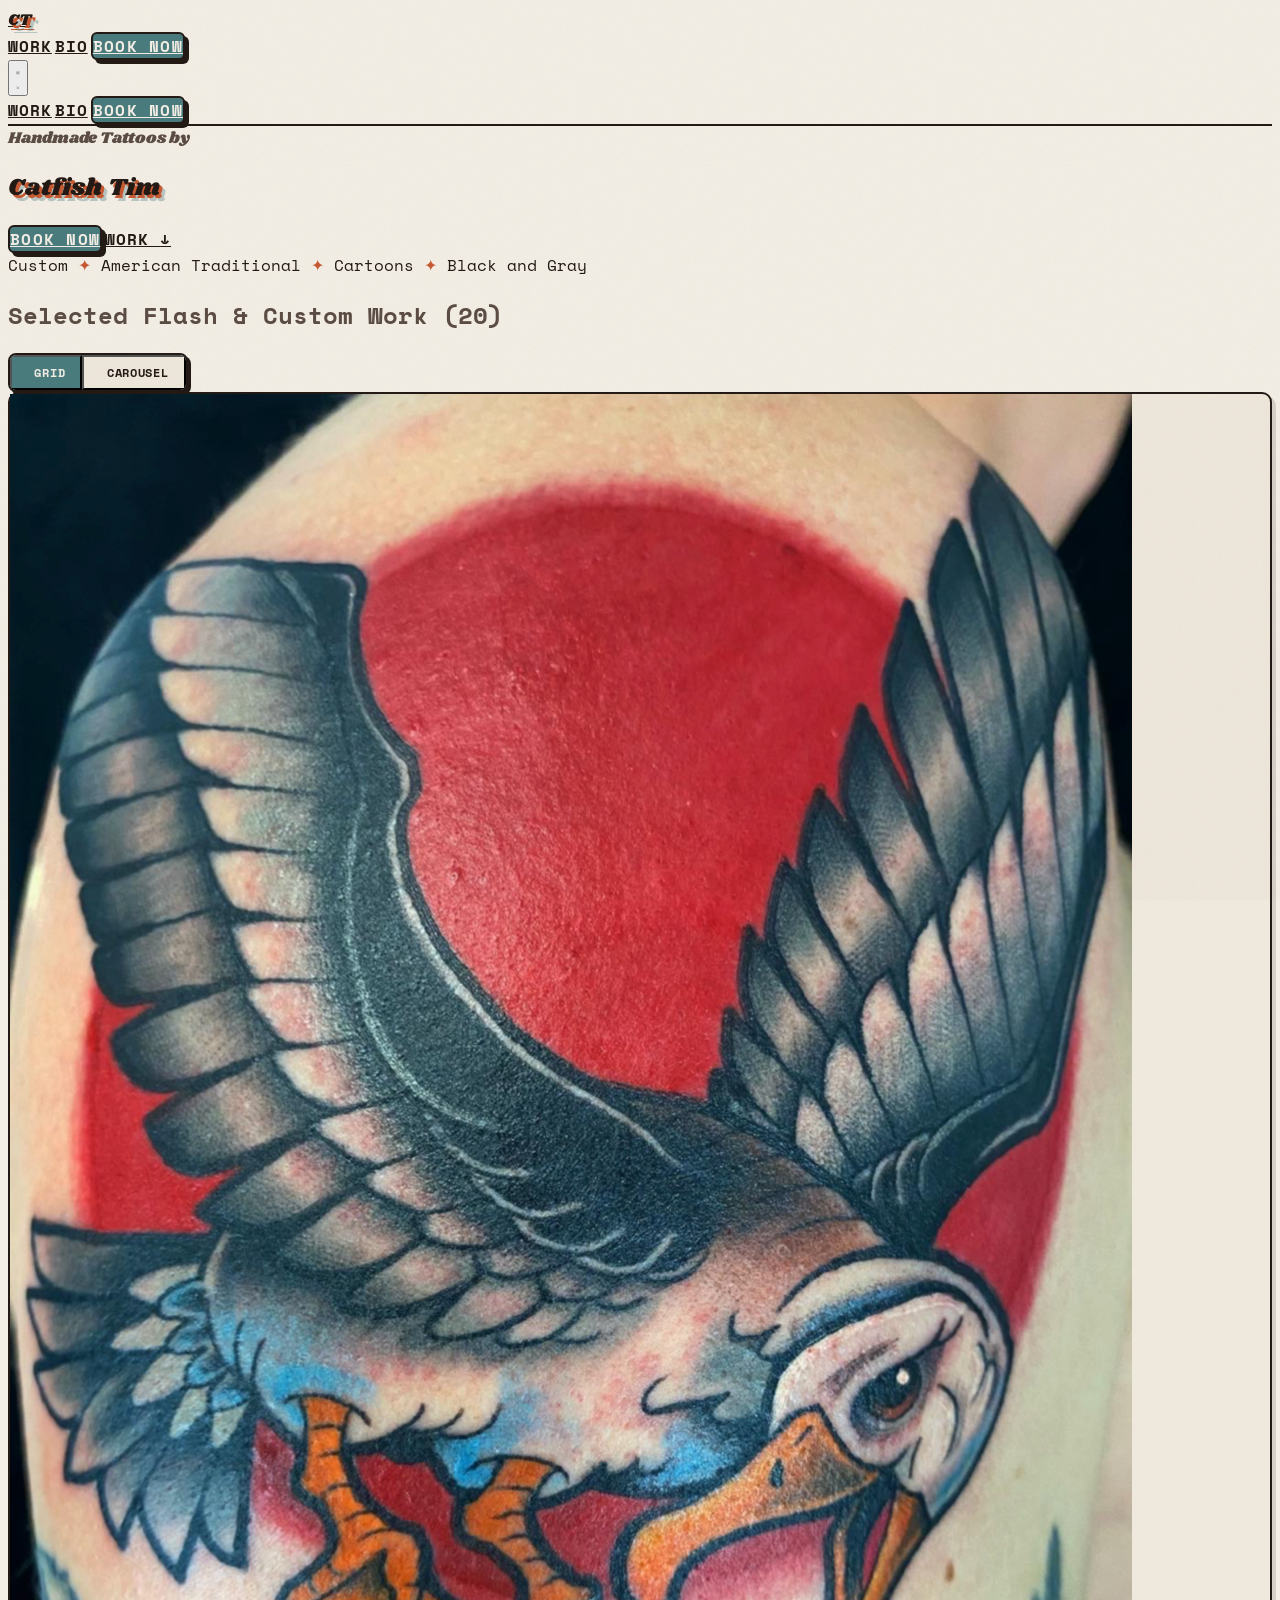
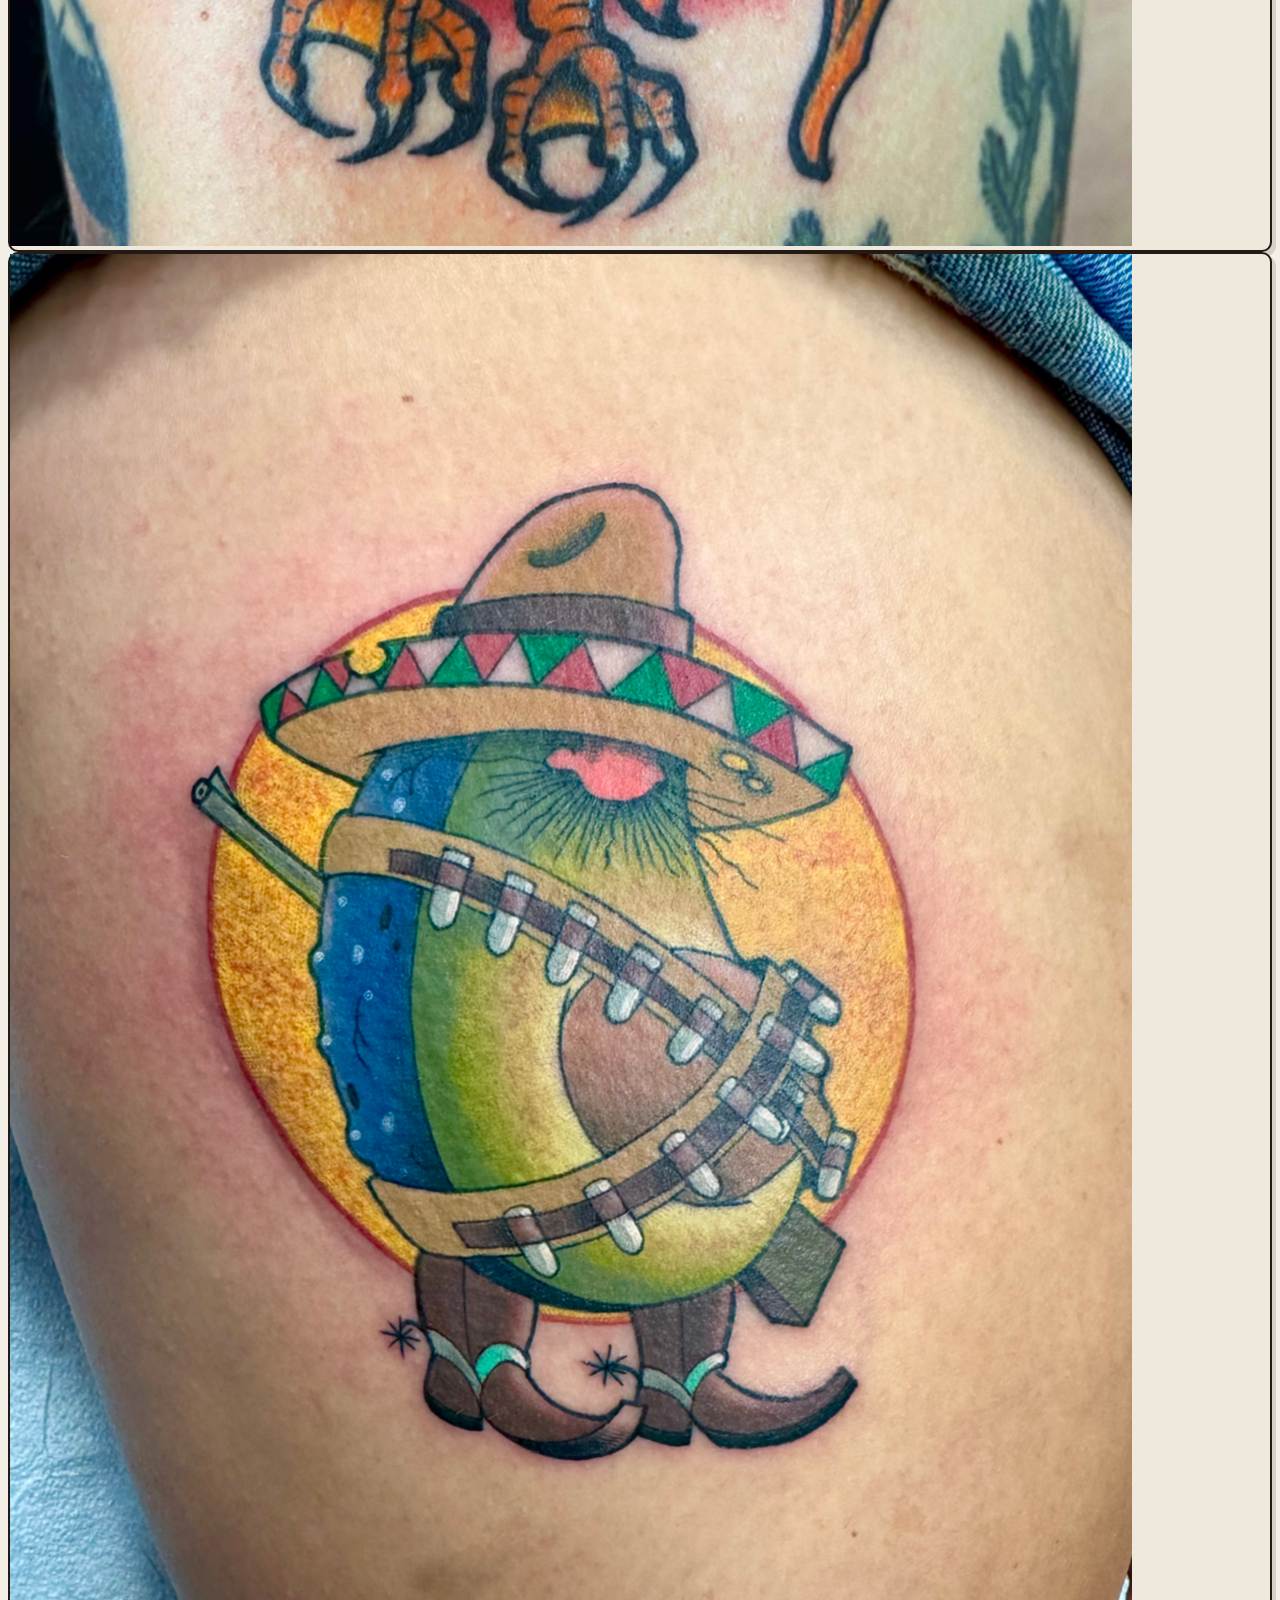
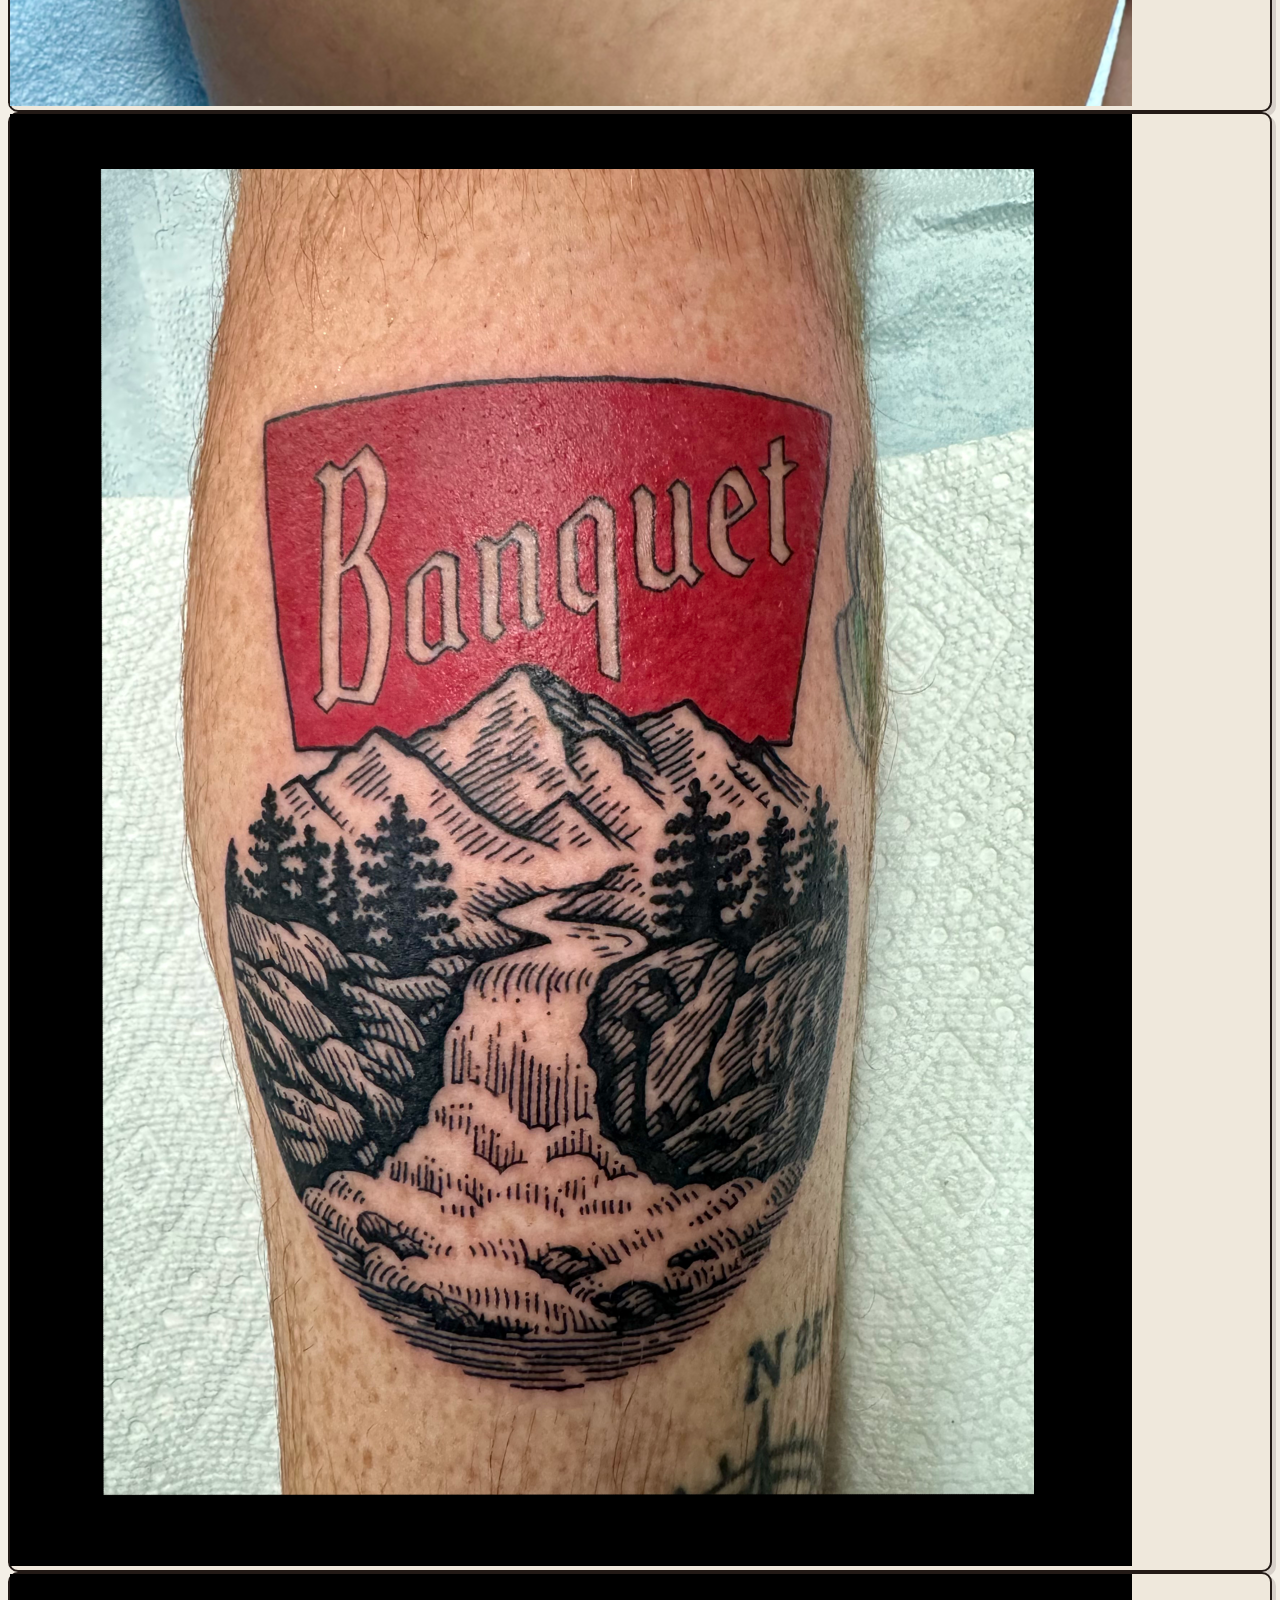
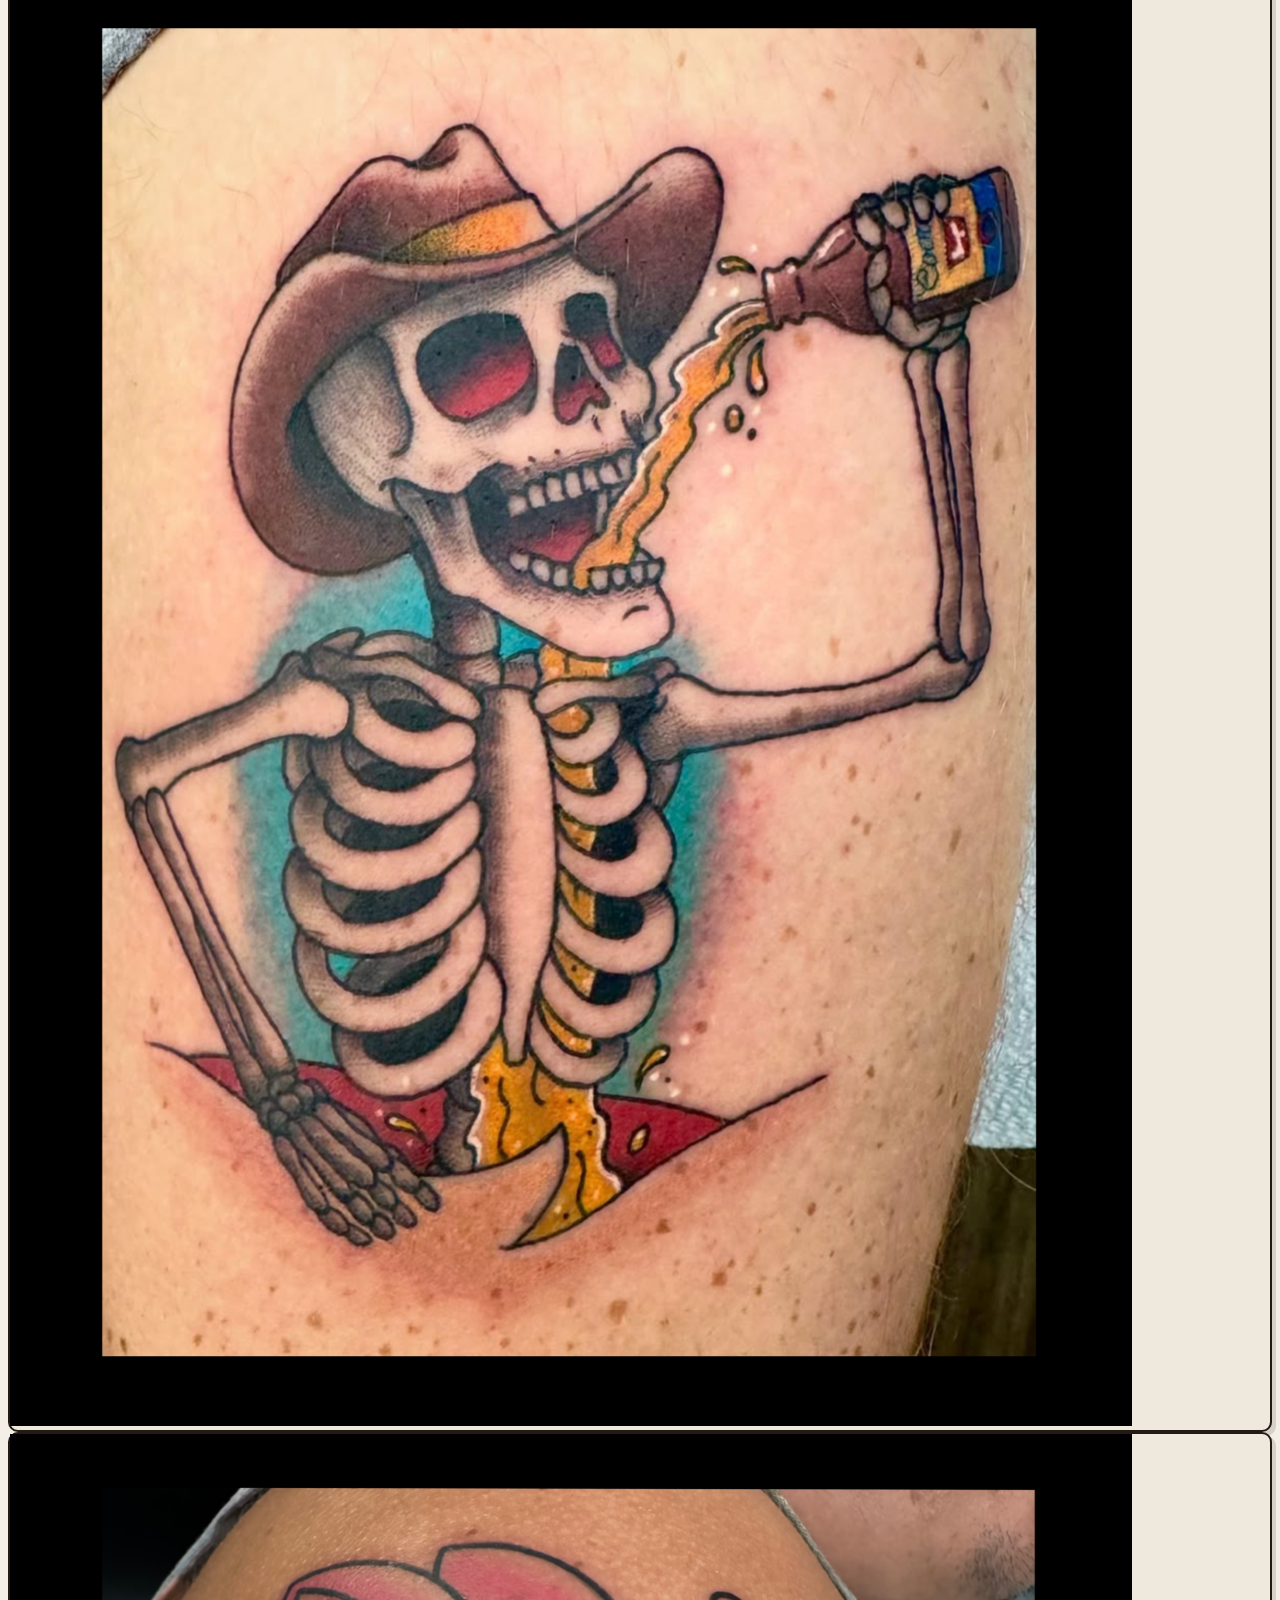
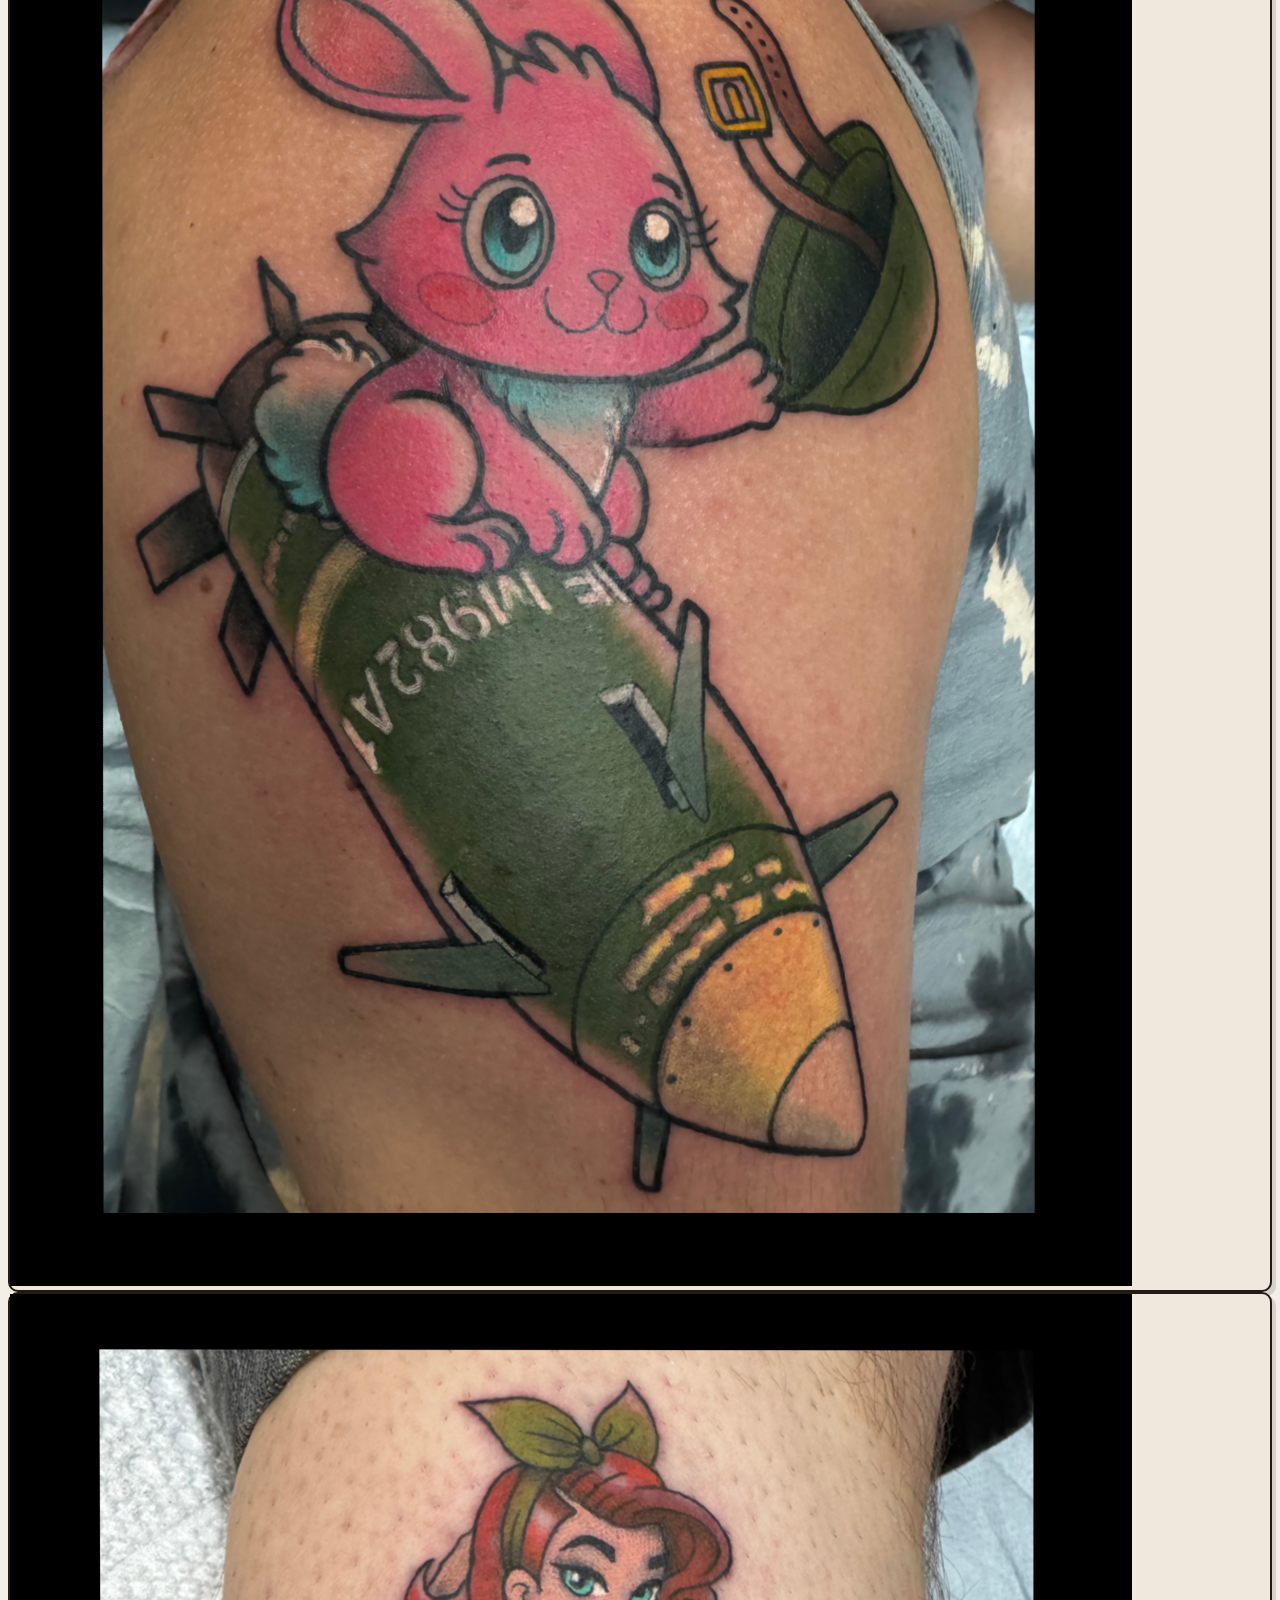
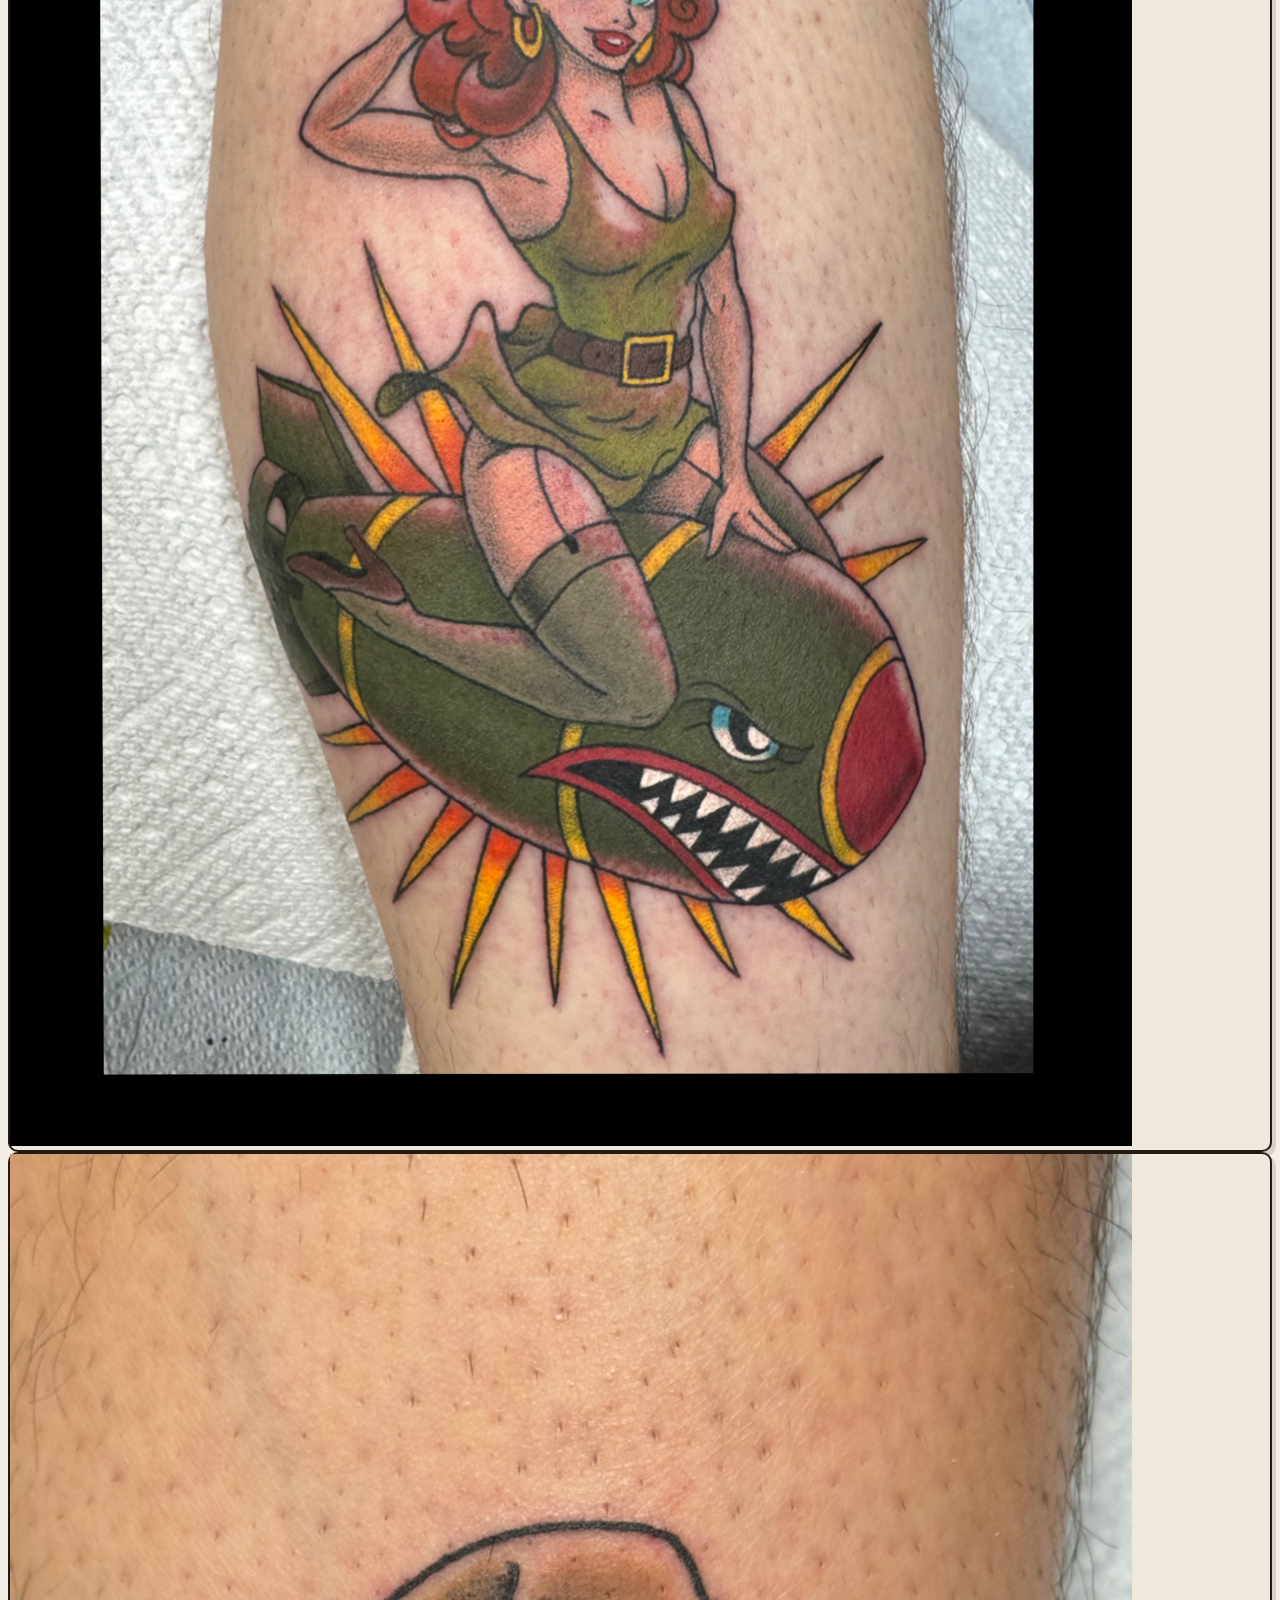
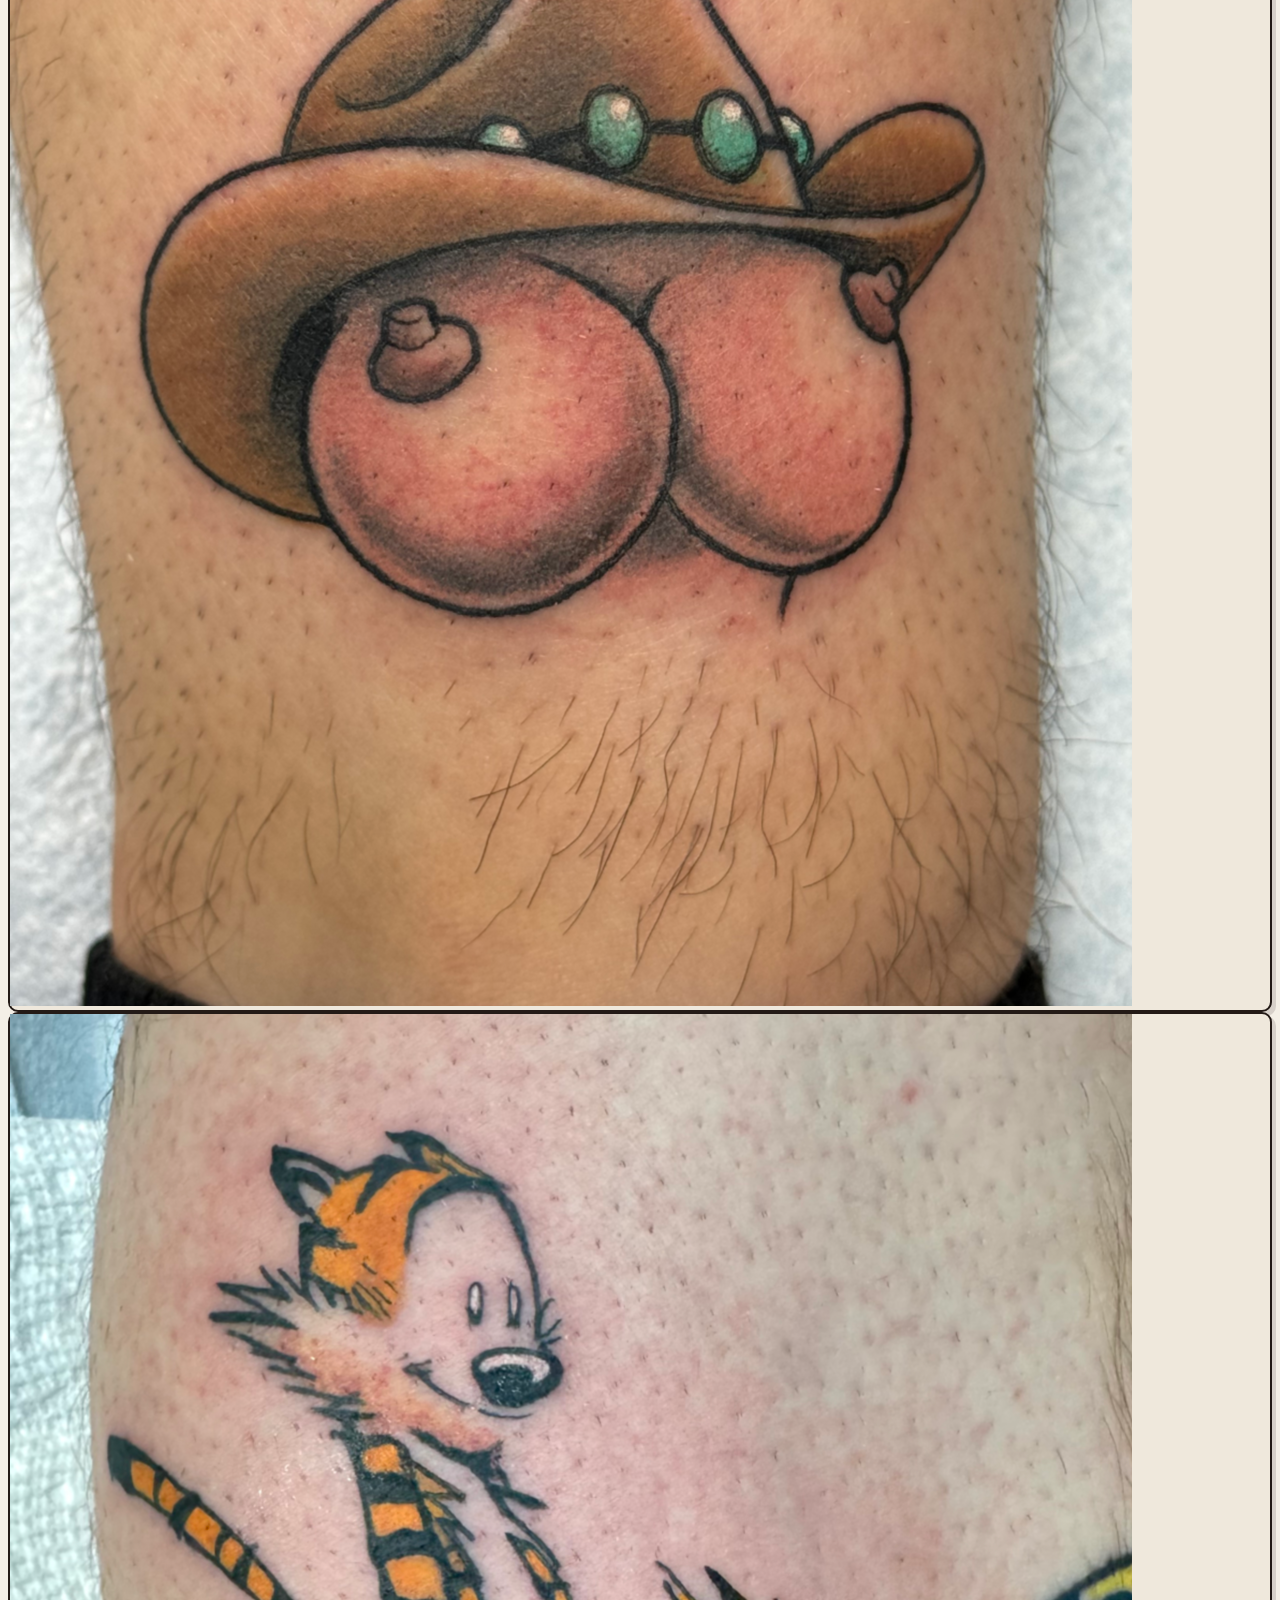
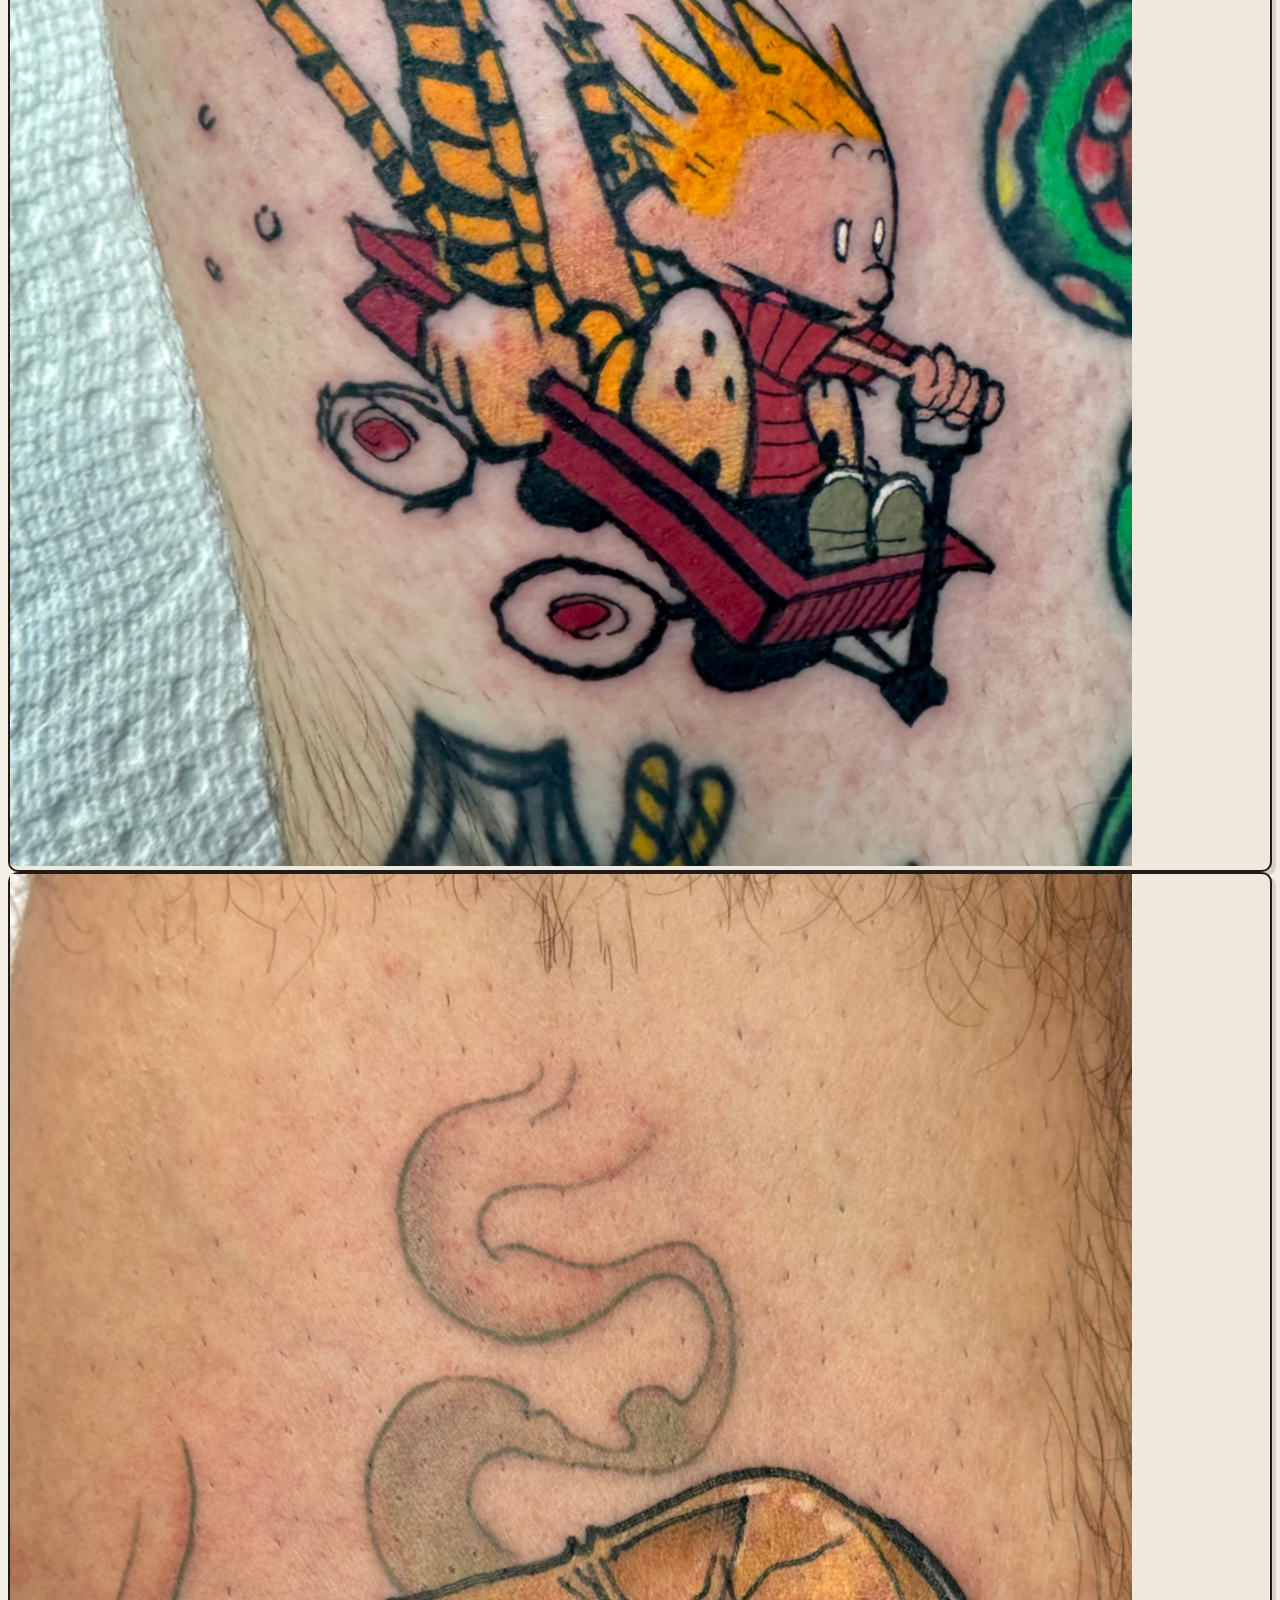
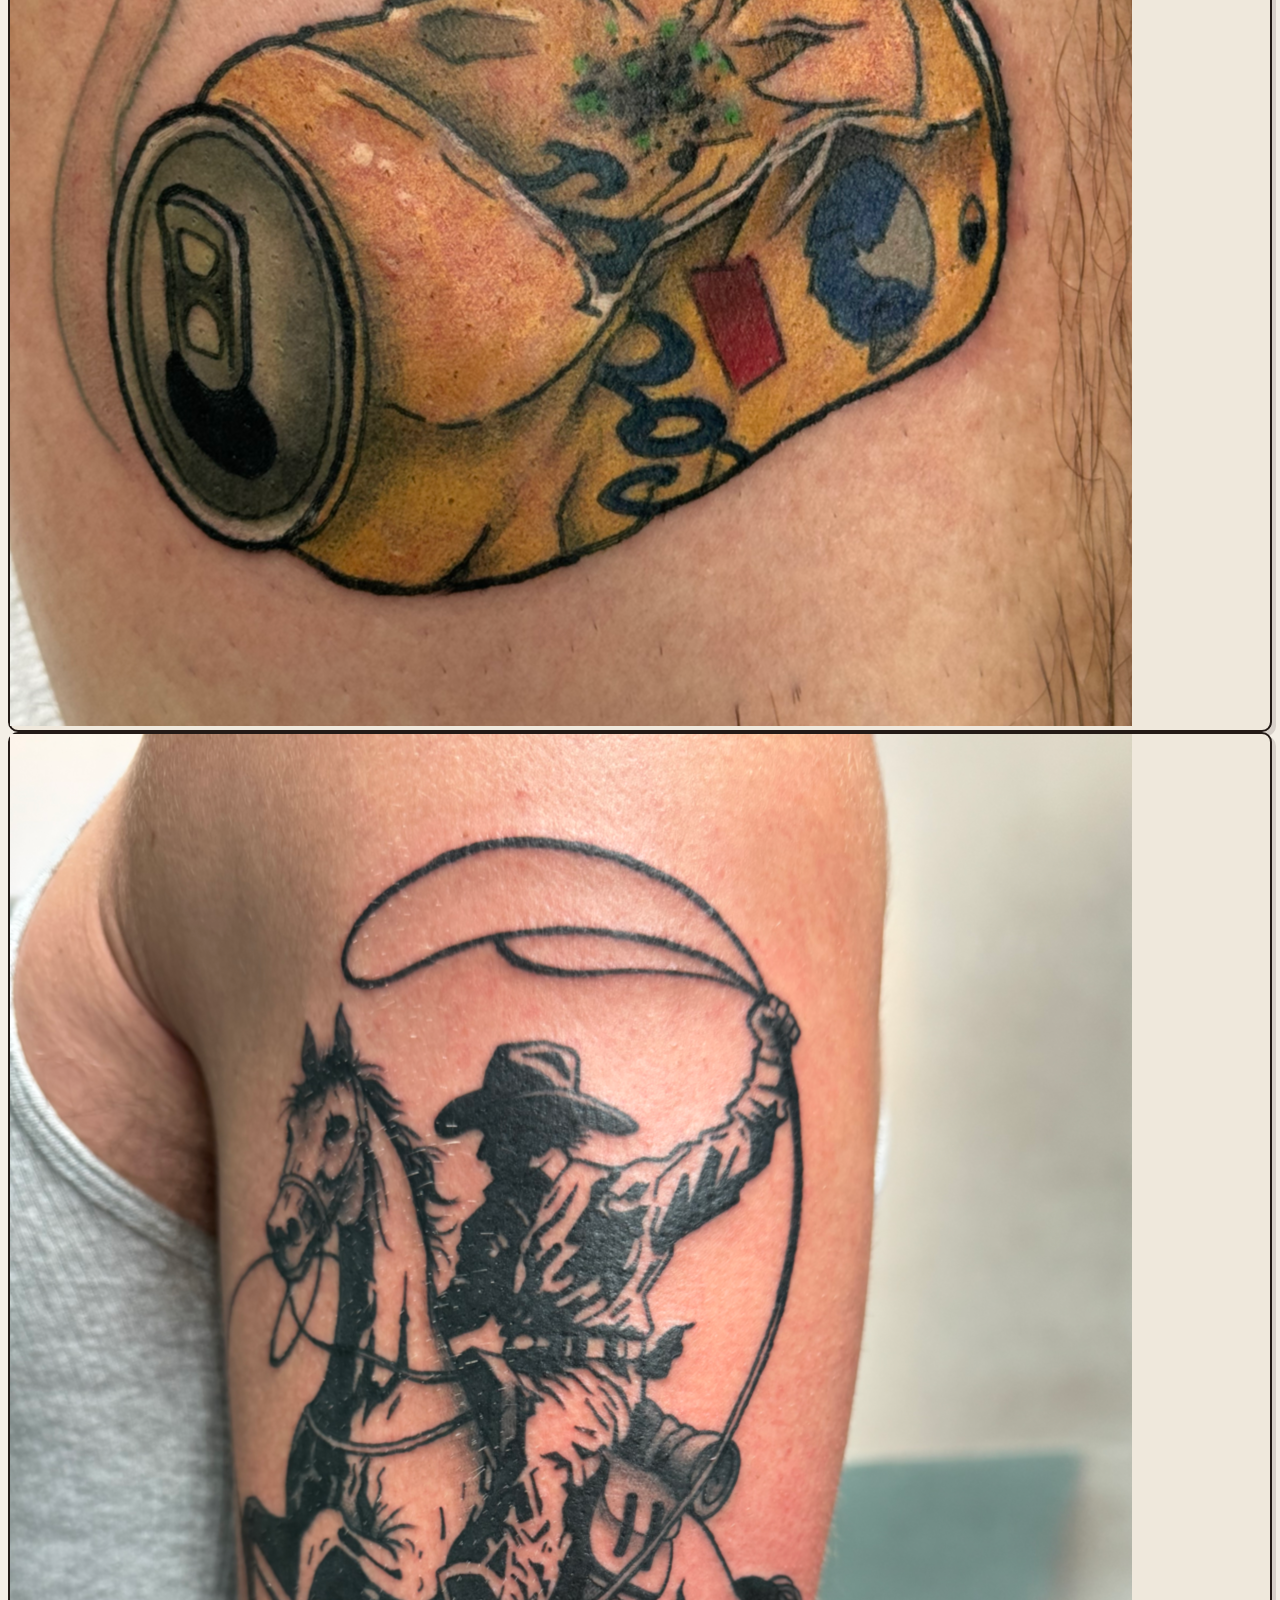
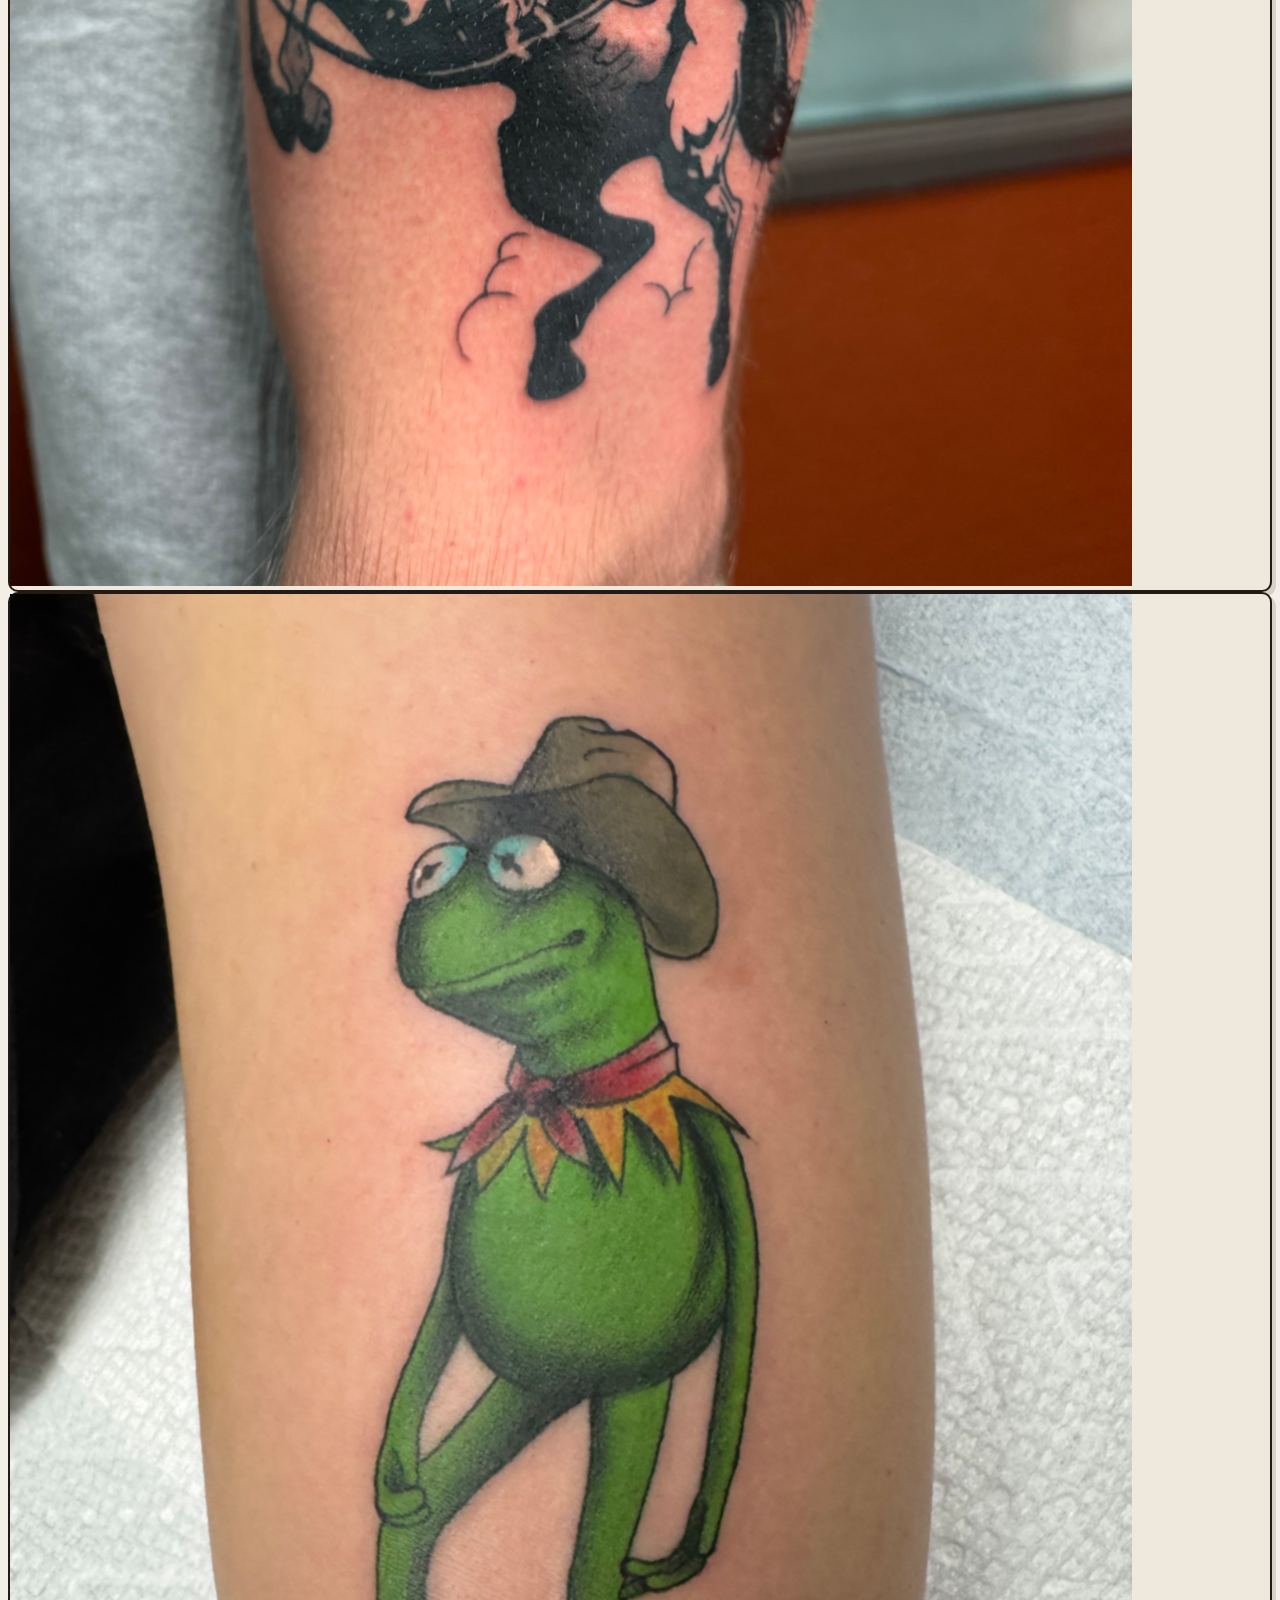
==== index.html @ 48db1280 "New bio and booknow pages. Updated css." ====
<!DOCTYPE html>
<html lang="en" class="scroll-smooth">
<head>
  <meta charset="UTF-8">
  <meta name="viewport" content="width=device-width, initial-scale=1.0">
  <title>Catfish Tim Tattoos - Custom & Traditional Tattooing</title>
  <!-- Tailwind CSS CDN -->
  <script src="https://cdn.tailwindcss.com"></script>
  <link rel="stylesheet" href="style.css">
</head>
<body class="antialiased">

  <!-- MAIN WRAPPER (Max-width 1200px constraint) -->
  <div class="max-w-[1200px] mx-auto px-4 sm:px-6 lg:px-8">

    <!-- 1. NAVIGATION -->
    <header class="retro-header py-4 sticky top-0 z-40">
      <nav class="flex items-center justify-between" aria-label="Main Navigation">
        <a href="index.html" class="font-retro-display text-2xl font-black tracking-tighter uppercase focus:outline-none">
          CT
        </a>

        <!-- Desktop Menu -->
        <div class="hidden sm:flex items-center gap-6 text-sm">
          <a href="index.html#gallery" class="retro-nav-link">Work</a>
          <a href="bio.html" class="retro-nav-link">Bio</a>
          <a href="booknow.html" class="btn-retro-primary px-4 py-2 text-xs">
            Book Now
          </a>
        </div>

        <!-- Mobile Hamburger Button -->
        <button id="mobile-menu-btn" type="button" class="sm:hidden p-2 -mr-2 text-espresso focus:outline-none" aria-controls="mobile-menu" aria-expanded="false" aria-label="Toggle navigation menu">
          <svg id="menu-icon-open" class="w-6 h-6" fill="none" stroke="currentColor" viewBox="0 0 24 24">
            <path stroke-linecap="round" stroke-linejoin="round" stroke-width="2" d="M4 6h16M4 12h16M4 18h16"/>
          </svg>
          <svg id="menu-icon-close" class="hidden w-6 h-6" fill="none" stroke="currentColor" viewBox="0 0 24 24">
            <path stroke-linecap="round" stroke-linejoin="round" stroke-width="2" d="M6 18L18 6M6 6l12 12"/>
          </svg>
        </button>
      </nav>

      <!-- Mobile Dropdown Menu -->
      <div id="mobile-menu" class="hidden sm:hidden pt-4 pb-2 border-t retro-divider mt-4">
        <div class="flex flex-col space-y-3 text-sm">
          <a href="index.html#gallery" class="retro-nav-link block py-2">Work</a>
          <a href="bio.html" class="retro-nav-link block py-2">Bio</a>
          <a href="booknow.html" class="btn-retro-primary w-full py-2.5 text-xs">
            Book Now
          </a>
        </div>
      </div>
    </header>

    <main>
      <!-- 2. HERO SECTION -->
      <section class="py-16 md:py-24 text-center border-b retro-divider">
        <span class="block text-lg md:text-xl font-retro-serif italic text-espresso-muted mb-2">
          Handmade Tattoos by
        </span>
        <h1 class="font-retro-display text-5xl sm:text-7xl md:text-8xl lg:text-9xl font-black tracking-tight uppercase mb-8 leading-none">
          Catfish Tim
        </h1>
        <div class="flex flex-col items-center gap-5">
          <a href="booknow.html" class="btn-retro-primary text-sm md:text-base px-8 py-4">
            Book Now
          </a>
          <a href="#gallery" class="retro-nav-link inline-flex items-center gap-2 text-xs">
            Work <span>↓</span>
          </a>
        </div>
      </section>

      <!-- SUB-NAVIGATION / CATEGORY BAR -->
      <section class="py-6 border-b retro-divider overflow-x-auto" aria-label="Tattoo categories">
        <div class="flex justify-start md:justify-center items-center gap-6 sm:gap-10 font-retro-mono text-xs sm:text-sm font-bold uppercase tracking-widest whitespace-nowrap min-w-max px-2">
          <span class="text-espresso cursor-default">Custom</span>
          <span class="text-terracotta">✦</span>
          <span class="text-espresso cursor-default">American Traditional</span>
          <span class="text-terracotta">✦</span>
          <span class="text-espresso cursor-default">Cartoons</span>
          <span class="text-terracotta">✦</span>
          <span class="text-espresso cursor-default">Black and Gray</span>
        </div>
      </section>

      <!-- 3. GALLERY SECTION (GRID / CAROUSEL TOGGLE) -->
      <section id="gallery" class="py-12 md:py-16 border-b retro-divider">
        <div class="flex flex-col sm:flex-row items-center justify-between gap-4 mb-8">
          <h2 class="font-retro-mono text-xs uppercase tracking-widest text-espresso-muted font-bold">
            Selected Flash &amp; Custom Work (20)
          </h2>

          <!-- Grid / Carousel View Switcher -->
          <div class="view-toggle-group" role="group" aria-label="Gallery view toggle">
            <button id="btn-grid-view" type="button" class="view-toggle-btn active">
              <svg class="w-3.5 h-3.5" fill="none" stroke="currentColor" viewBox="0 0 24 24">
                <path stroke-linecap="round" stroke-linejoin="round" stroke-width="2" d="M4 6a2 2 0 012-2h2a2 2 0 012 2v2a2 2 0 01-2 2H6a2 2 0 01-2-2V6zM14 6a2 2 0 012-2h2a2 2 0 012 2v2a2 2 0 01-2 2h-2a2 2 0 01-2-2V6zM4 16a2 2 0 012-2h2a2 2 0 012 2v2a2 2 0 01-2 2H6a2 2 0 01-2-2v-2zM14 16a2 2 0 012-2h2a2 2 0 012 2v2a2 2 0 01-2 2h-2a2 2 0 01-2-2v-2z"/>
              </svg>
              Grid
            </button>
            <button id="btn-carousel-view" type="button" class="view-toggle-btn">
              <svg class="w-3.5 h-3.5" fill="none" stroke="currentColor" viewBox="0 0 24 24">
                <path stroke-linecap="round" stroke-linejoin="round" stroke-width="2" d="M4 7h16M4 17h16M7 7v10m10-10v10"/>
              </svg>
              Carousel
            </button>
          </div>
        </div>

        <!-- Gallery Track (Switches between 3x7 Grid & Horizontal Carousel) -->
        <div id="gallery-track" class="grid grid-cols-1 sm:grid-cols-2 lg:grid-cols-3 gap-6 md:gap-8">
          
          <!-- Slot 1 -->
          <div class="tattoo-card aspect-square overflow-hidden group">
            <img src="pics/albatross.PNG" alt="albatross" class="w-full h-full object-cover group-hover:scale-105 transition-transform duration-300" loading="lazy">
          </div>
          <!-- Slot 2 -->
          <div class="tattoo-card aspect-square overflow-hidden group">
            <img src="pics/avohombre.PNG" alt="avohombre" class="w-full h-full object-cover group-hover:scale-105 transition-transform duration-300" loading="lazy">
          </div>
          <!-- Slot 3 -->
          <div class="tattoo-card aspect-square overflow-hidden group">
            <img src="pics/banquet.PNG" alt="banquet" class="w-full h-full object-cover group-hover:scale-105 transition-transform duration-300" loading="lazy">
          </div>
          <!-- Slot 4 -->
          <div class="tattoo-card aspect-square overflow-hidden group">
            <img src="pics/beerskeletoncowboy.PNG" alt="beerskeletoncowboy" class="w-full h-full object-cover group-hover:scale-105 transition-transform duration-300" loading="lazy">
          </div>
          <!-- Slot 5 -->
          <div class="tattoo-card aspect-square overflow-hidden group">
            <img src="pics/bomberbunny.PNG" alt="bomberbunny" class="w-full h-full object-cover group-hover:scale-105 transition-transform duration-300" loading="lazy">
          </div>
          <!-- Slot 6 -->
          <div class="tattoo-card aspect-square overflow-hidden group">
            <img src="pics/bombergirl.PNG" alt="bombergirl" class="w-full h-full object-cover group-hover:scale-105 transition-transform duration-300" loading="lazy">
          </div>
          <!-- Slot 7 -->
          <div class="tattoo-card aspect-square overflow-hidden group">
            <img src="pics/boobs.PNG" alt="boobs" class="w-full h-full object-cover group-hover:scale-105 transition-transform duration-300" loading="lazy">
          </div>
          <!-- Slot 8 -->
          <div class="tattoo-card aspect-square overflow-hidden group">
            <img src="pics/calvinandhobbes.PNG" alt="calvinandhobbes" class="w-full h-full object-cover group-hover:scale-105 transition-transform duration-300" loading="lazy">
          </div>
          <!-- Slot 9 -->
          <div class="tattoo-card aspect-square overflow-hidden group">
            <img src="pics/canpipe.PNG" alt="canpipe" class="w-full h-full object-cover group-hover:scale-105 transition-transform duration-300" loading="lazy">
          </div>
          <!-- Slot 10 -->
          <div class="tattoo-card aspect-square overflow-hidden group">
            <img src="pics/cowboy.PNG" alt="cowboy" class="w-full h-full object-cover group-hover:scale-105 transition-transform duration-300" loading="lazy">
          </div>
          <!-- Slot 11 -->
          <div class="tattoo-card aspect-square overflow-hidden group">
            <img src="pics/cowboykermit.PNG" alt="cowboykermit" class="w-full h-full object-cover group-hover:scale-105 transition-transform duration-300" loading="lazy">
          </div>
          <!-- Slot 12 -->
          <div class="tattoo-card aspect-square overflow-hidden group">
            <img src="pics/cowboyskull.PNG" alt="cowboyskull" class="w-full h-full object-cover group-hover:scale-105 transition-transform duration-300" loading="lazy">
          </div>
          <!-- Slot 13 -->
          <div class="tattoo-card aspect-square overflow-hidden group">
            <img src="pics/fry.PNG" alt="fry" class="w-full h-full object-cover group-hover:scale-105 transition-transform duration-300" loading="lazy">
          </div>
          <!-- Slot 14 -->
          <div class="tattoo-card aspect-square overflow-hidden group">
            <img src="pics/itchy.PNG" alt="itchy" class="w-full h-full object-cover group-hover:scale-105 transition-transform duration-300" loading="lazy">
          </div>
          <!-- Slot 15 -->
          <div class="tattoo-card aspect-square overflow-hidden group">
            <img src="pics/melonpus.PNG" alt="melonpus" class="w-full h-full object-cover group-hover:scale-105 transition-transform duration-300" loading="lazy">
          </div>
          <!-- Slot 16 -->
          <div class="tattoo-card aspect-square overflow-hidden group">
            <img src="pics/pbrsmash.PNG" alt="pbrsmash" class="w-full h-full object-cover group-hover:scale-105 transition-transform duration-300" loading="lazy">
          </div>
          <!-- Slot 17 -->
          <div class="tattoo-card aspect-square overflow-hidden group">
            <img src="pics/r2d2.PNG" alt="r2d2" class="w-full h-full object-cover group-hover:scale-105 transition-transform duration-300" loading="lazy">
          </div>
          <!-- Slot 18 -->
          <div class="tattoo-card aspect-square overflow-hidden group">
            <img src="pics/skeletoncowboy.PNG" alt="skeletoncowboy" class="w-full h-full object-cover group-hover:scale-105 transition-transform duration-300" loading="lazy">
          </div>
          <!-- Slot 19 -->
          <div class="tattoo-card aspect-square overflow-hidden group">
            <img src="pics/stormtrooper.PNG" alt="stormtrooper" class="w-full h-full object-cover group-hover:scale-105 transition-transform duration-300" loading="lazy">
          </div>
          <!-- Slot 20 -->
          <div class="tattoo-card aspect-square overflow-hidden group">
            <img src="pics/tradwolf.PNG" alt="tradwolf" class="w-full h-full object-cover group-hover:scale-105 transition-transform duration-300" loading="lazy">
          </div>

          <!-- Slot 21 (Retro Booking CTA Card) -->
          <a href="booknow.html" class="tattoo-cta-card aspect-square p-8 flex flex-col items-center justify-center text-center group">
            <span class="font-retro-mono text-xs uppercase tracking-widest mb-2 opacity-90">Slot #21</span>
            <h3 class="font-retro-serif text-3xl sm:text-4xl font-black leading-tight mb-3">
              Your Idea Next
            </h3>
            <p class="text-sm opacity-90 mb-6 max-w-[220px]">
              Got a custom piece or flash idea in mind? Let's get it on skin.
            </p>
            <span class="font-retro-mono text-xs font-bold uppercase tracking-wider underline underline-offset-4">
              Book Appointment →
            </span>
          </a>

        </div>

        <!-- Carousel Prev / Next Controls (Visible only in Carousel Mode) -->
        <div id="carousel-controls" class="hidden flex items-center justify-center gap-4 mt-4">
          <button id="carousel-prev" type="button" class="carousel-nav-btn" aria-label="Previous tattoo">
            ←
          </button>
          <span class="font-retro-mono text-xs uppercase tracking-widest text-espresso-muted">
            Swipe or Use Arrows
          </span>
          <button id="carousel-next" type="button" class="carousel-nav-btn" aria-label="Next tattoo">
            →
          </button>
        </div>
      </section>
    </main>

    <!-- FOOTER -->
    <footer class="py-10 text-sm text-espresso-muted">
      <div class="flex flex-col sm:flex-row items-center justify-between gap-4">
        <div class="flex flex-col sm:flex-row items-center gap-4 sm:gap-6 font-retro-mono text-xs">
          <a href="mailto:catfish.tim.tattoos@gmail.com" class="flex items-center gap-2 text-espresso hover:text-terracotta transition-colors">
            <svg class="w-4 h-4" fill="none" stroke="currentColor" viewBox="0 0 24 24"><path stroke-linecap="round" stroke-linejoin="round" stroke-width="2" d="M3 8l7.89 5.26a2 2 0 002.22 0L21 8M5 19h14a2 2 0 002-2V7a2 2 0 002-2H5a2 2 0 00-2 2v10a2 2 0 002 2z"/></svg>
            catfish.tim.tattoos@gmail.com
          </a>
          <a href="https://instagram.com/catfish.tim" target="_blank" rel="noopener noreferrer" class="flex items-center gap-2 text-espresso hover:text-terracotta transition-colors">
            <svg class="w-4 h-4" fill="none" stroke="currentColor" viewBox="0 0 24 24"><path stroke-linecap="round" stroke-linejoin="round" stroke-width="2" d="M12 2.163c3.204 0 3.584.012 4.85.07 3.252.148 4.771 1.691 4.919 4.919.058 1.265.069 1.645.069 4.849 0 3.205-.012 3.584-.069 4.849-.149 3.225-1.664 4.771-4.919 4.919-1.266.058-1.644.07-4.85.07-3.204 0-3.584-.012-4.849-.07-3.26-.149-4.771-1.699-4.919-4.92-.058-1.265-.07-1.644-.07-4.849 0-3.204.013-3.583.07-4.849.149-3.227 1.664-4.771 4.919-4.919 1.266-.057 1.645-.069 4.849-.069zm0-2.163c-3.259 0-3.667.014-4.947.072-4.358.2-6.78 2.618-6.98 6.98-.059 1.281-.073 1.689-.073 4.948 0 3.259.014 3.668.072 4.948.2 4.358 2.618 6.78 6.98 6.98 1.281.058 1.689.072 4.948.072 3.259 0 3.668-.014 4.948-.072 4.354-.2 6.782-2.618 6.979-6.98.059-1.28.073-1.689.073-4.948 0-3.259-.014-3.667-.072-4.947-.196-4.354-2.617-6.78-6.979-6.98-1.281-.059-1.69-.073-4.949-.073zm0 5.838c-3.403 0-6.162 2.759-6.162 6.162s2.759 6.163 6.162 6.163 6.162-2.759 6.162-6.163c0-3.403-2.759-6.162-6.162-6.162zm0 10.162c-2.209 0-4-1.79-4-4 0-2.209 1.791-4 4-4s4 1.791 4 4c0 2.21-1.791 4-4 4zm6.406-11.845c-.796 0-1.441.645-1.441 1.44s.645 1.44 1.441 1.44c.795 0 1.439-.645 1.439-1.44s-.644-1.44-1.439-1.44z"/></svg>
            @catfish.tim
          </a>
        </div>
        <div>
          <p class="font-retro-mono text-xs">© Catfish Tim Tattoos. All rights reserved.</p>
        </div>
      </div>
    </footer>

  </div>

  <!-- LIGHTBOX MODAL -->
  <div id="lightbox" class="lightbox-backdrop fixed inset-0 z-50 hidden items-center justify-center p-4 sm:p-6" role="dialog" aria-modal="true" aria-label="Tattoo image preview">
    <div class="lightbox-frame relative max-w-2xl w-full p-4 sm:p-6 flex flex-col items-center">
      <!-- Top Bar: Counter & Close -->
      <div class="w-full flex items-center justify-between mb-3">
        <span id="lightbox-counter" class="font-retro-mono text-xs font-bold uppercase tracking-widest text-espresso-muted">
          1 / 20
        </span>
        <button id="lightbox-close" type="button" class="font-retro-mono text-xs font-bold uppercase tracking-wider px-3 py-1.5 border-2 border-[#231A16] rounded hover:bg-[#C85A32] hover:text-[#F4EFE6] transition-colors">
          Close [ESC]
        </button>
      </div>

      <!-- Image Container -->
      <div class="w-full aspect-square max-h-[65vh] bg-[#EFE8DC] border-2 border-[#231A16] rounded-lg overflow-hidden flex items-center justify-center">
        <img id="lightbox-img" src="" alt="" class="w-full h-full object-contain">
      </div>

      <!-- Bottom Bar: Title, Prev/Next & Book CTA -->
      <div class="w-full flex flex-wrap items-center justify-between gap-4 mt-4">
        <div class="flex items-center gap-2">
          <button id="lightbox-prev" type="button" class="carousel-nav-btn" aria-label="Previous image">←</button>
          <button id="lightbox-next" type="button" class="carousel-nav-btn" aria-label="Next image">→</button>
          <span id="lightbox-title" class="font-retro-mono text-xs sm:text-sm font-bold uppercase tracking-wider ml-2 text-espresso">
            ALBATROSS
          </span>
        </div>

        <a href="booknow.html" class="btn-retro-primary px-4 py-2 text-xs">
          Book Similar
        </a>
      </div>
    </div>
  </div>

  <script src="script.js"></script>
</body>
</html>
---- style.css ----
/* ==========================================================================
   1. GOOGLE FONTS IMPORT
   - Shrikhand: Groovy, psychedelic 1970s display font for Hero & Headers
   - Plus Jakarta Sans: Clean, warm geometric sans for readable body copy
   - Space Mono: Vintage receipt/flash-sheet monospace for tags & labels
   ========================================================================== */
@import url('https://fonts.googleapis.com/css2?family=Plus+Jakarta+Sans:wght@400;500;600;700&family=Shrikhand&family=Space+Mono:ital,wght@0,400;0,700;1,400&display=swap');

/* ==========================================================================
   2. COLOR PALETTE & DESIGN TOKENS
   ========================================================================== */
:root {
  --bg-parchment: #F4EFE6;
  --bg-card: #EFE8DC;
  --ink-espresso: #231A16;
  --ink-muted: #5C4D44;
  --accent-turquoise: #4A7C7E;
  --accent-turquoise-dark: #386163;
  --accent-terracotta: #C85A32;
  --accent-terracotta-dark: #A84623;
  --border-subtle: rgba(35, 26, 22, 0.22);

  --font-display: 'Shrikhand', cursive, serif;
  --font-body: 'Plus Jakarta Sans', -apple-system, BlinkMacSystemFont, sans-serif;
  --font-mono: 'Space Mono', monospace;
}

/* ==========================================================================
   3. BASE STYLES & VINTAGE PAPER TEXTURE
   ========================================================================== */
html {
  background-color: var(--bg-parchment);
  color: var(--ink-espresso);
  font-family: var(--font-body);
}

body {
  background-color: var(--bg-parchment);
  color: var(--ink-espresso);
  position: relative;
  overflow-x: hidden;
}

::selection {
  background-color: var(--accent-terracotta);
  color: var(--bg-parchment);
}

/* Visible fixed SVG vintage paper grain overlay */
body::before {
  content: "";
  position: fixed;
  inset: 0;
  width: 100vw;
  height: 100vh;
  pointer-events: none;
  z-index: 9999;
  opacity: 0.11;
  mix-blend-mode: multiply;
  background-repeat: repeat;
  background-size: 180px 180px;
  background-image: url("data:image/svg+xml,%3Csvg width='200' height='200' viewBox='0 0 200 200' xmlns='http://www.w3.org/2000/svg'%3E%3Cfilter id='noiseFilter'%3E%3CfeTurbulence type='fractalNoise' baseFrequency='0.8' numOctaves='3' stitchTiles='stitch'/%3E%3C/filter%3E%3Crect width='200' height='200' filter='url(%23noiseFilter)' opacity='0.8'/%3E%3C/svg%3E");
}

/* ==========================================================================
   4. TYPOGRAPHY CLASSES
   ========================================================================== */
.font-retro-display {
  font-family: var(--font-display);
  font-weight: 400; /* Shrikhand is naturally ultra-bold at 400 */
  letter-spacing: 0.01em;
  color: var(--ink-espresso);
  /* Layered 70s poster drop-shadow (Terracotta + Turquoise) */
  text-shadow: 
    3px 3px 0px var(--accent-terracotta),
    6px 6px 0px rgba(74, 124, 126, 0.35);
}

.font-retro-serif {
  font-family: var(--font-display);
  font-weight: 400;
}

.font-retro-mono {
  font-family: var(--font-mono);
}

.text-espresso {
  color: var(--ink-espresso);
}

.text-espresso-muted {
  color: var(--ink-muted);
}

.text-turquoise {
  color: var(--accent-turquoise);
}

.text-terracotta {
  color: var(--accent-terracotta);
}

/* ==========================================================================
   5. NAVIGATION & DIVIDERS
   ========================================================================== */
.retro-header {
  background-color: rgba(244, 239, 230, 0.92);
  backdrop-filter: blur(8px);
  border-bottom: 2px solid var(--ink-espresso);
}

.retro-divider {
  border-color: var(--border-subtle);
}

.retro-nav-link {
  font-family: var(--font-mono);
  font-weight: 700;
  text-transform: uppercase;
  letter-spacing: 0.06em;
  color: var(--ink-espresso);
  transition: color 0.2s ease;
}

.retro-nav-link:hover,
.retro-nav-link[aria-current="page"] {
  color: var(--accent-terracotta);
}

/* ==========================================================================
   6. TACTILE 70s BUTTONS (HARD OFFSET SHADOWS)
   ========================================================================== */
.btn-retro-primary {
  display: inline-flex;
  align-items: center;
  justify-content: center;
  background-color: var(--accent-turquoise);
  color: var(--bg-parchment);
  font-family: var(--font-mono);
  font-weight: 700;
  text-transform: uppercase;
  letter-spacing: 0.08em;
  border: 2px solid var(--ink-espresso);
  border-radius: 6px;
  box-shadow: 4px 4px 0px var(--ink-espresso);
  transition: transform 0.15s ease, box-shadow 0.15s ease, background-color 0.15s ease;
}

.btn-retro-primary:hover {
  background-color: var(--accent-terracotta);
  transform: translate(2px, 2px);
  box-shadow: 2px 2px 0px var(--ink-espresso);
}

.btn-retro-primary:active {
  transform: translate(4px, 4px);
  box-shadow: 0px 0px 0px var(--ink-espresso);
}

/* ==========================================================================
   7. GALLERY CARDS, CTA CARD & POLICY BOXES
   ========================================================================== */
.tattoo-card {
  background-color: var(--bg-card);
  border: 2px solid var(--ink-espresso);
  border-radius: 10px;
  box-shadow: 4px 4px 0px rgba(35, 26, 22, 0.14);
  transition: transform 0.2s ease, box-shadow 0.2s ease, border-color 0.2s ease;
  cursor: zoom-in;
}

.tattoo-card:hover {
  transform: translate(-2px, -2px);
  box-shadow: 6px 6px 0px var(--accent-turquoise);
  border-color: var(--ink-espresso);
}

/* 21st Slot Custom Booking CTA Card */
.tattoo-cta-card {
  background-color: var(--accent-terracotta);
  color: var(--bg-parchment);
  border: 2px solid var(--ink-espresso);
  border-radius: 10px;
  box-shadow: 4px 4px 0px var(--ink-espresso);
  transition: transform 0.2s ease, box-shadow 0.2s ease, background-color 0.2s ease;
}

.tattoo-cta-card:hover {
  background-color: var(--accent-turquoise);
  transform: translate(-2px, -2px);
  box-shadow: 6px 6px 0px var(--ink-espresso);
}

/* Policies Container & Form Inputs */
.retro-panel {
  background-color: var(--bg-card);
  border: 2px solid var(--ink-espresso);
  border-radius: 12px;
  box-shadow: 5px 5px 0px rgba(35, 26, 22, 0.15);
}

.retro-input {
  background-color: #FAF7F2;
  color: var(--ink-espresso);
  border: 2px solid var(--ink-espresso);
  border-radius: 6px;
  transition: box-shadow 0.15s ease, border-color 0.15s ease;
}

.retro-input:focus {
  outline: none;
  border-color: var(--accent-turquoise);
  box-shadow: 3px 3px 0px var(--accent-turquoise);
}

/* ==========================================================================
   8. VIEW TOGGLE & CAROUSEL MODE
   ========================================================================== */
.view-toggle-group {
  display: inline-flex;
  background-color: var(--bg-card);
  border: 2px solid var(--ink-espresso);
  border-radius: 8px;
  box-shadow: 3px 3px 0px var(--ink-espresso);
  overflow: hidden;
}

.view-toggle-btn {
  display: inline-flex;
  align-items: center;
  gap: 0.45rem;
  padding: 0.45rem 0.95rem;
  font-family: var(--font-mono);
  font-size: 0.75rem;
  font-weight: 700;
  text-transform: uppercase;
  letter-spacing: 0.06em;
  color: var(--ink-espresso);
  background-color: transparent;
  transition: background-color 0.15s ease, color 0.15s ease;
}

.view-toggle-btn.active {
  background-color: var(--accent-turquoise);
  color: var(--bg-parchment);
}

/* Horizontal Scroll-Snap Carousel Mode */
.gallery-carousel-mode {
  display: flex !important;
  flex-wrap: nowrap;
  overflow-x: auto;
  scroll-snap-type: x mandatory;
  scroll-behavior: smooth;
  gap: 1.5rem;
  padding: 0.5rem 10% 1.5rem 10%;
  scrollbar-width: none;
}

.gallery-carousel-mode::-webkit-scrollbar {
  display: none;
}

.gallery-carousel-mode > div,
.gallery-carousel-mode > a {
  flex: 0 0 82%;
  max-width: 440px;
  scroll-snap-align: center;
}

@media (min-width: 640px) {
  .gallery-carousel-mode {
    padding: 0.5rem 22% 1.5rem 22%;
  }
  .gallery-carousel-mode > div,
  .gallery-carousel-mode > a {
    flex: 0 0 60%;
  }
}

.carousel-nav-btn {
  width: 2.75rem;
  height: 2.75rem;
  border-radius: 9999px;
  background-color: var(--bg-parchment);
  color: var(--ink-espresso);
  border: 2px solid var(--ink-espresso);
  box-shadow: 3px 3px 0px var(--ink-espresso);
  display: inline-flex;
  align-items: center;
  justify-content: center;
  transition: transform 0.15s ease, box-shadow 0.15s ease, background-color 0.15s ease, color 0.15s ease;
}

.carousel-nav-btn:hover {
  background-color: var(--accent-terracotta);
  color: var(--bg-parchment);
  transform: translate(1px, 1px);
  box-shadow: 2px 2px 0px var(--ink-espresso);
}

/* ==========================================================================
   9. LIGHTBOX MODAL
   ========================================================================== */
.lightbox-backdrop {
  background-color: rgba(24, 18, 15, 0.92);
  backdrop-filter: blur(6px);
}

.lightbox-frame {
  background-color: var(--bg-parchment);
  border: 2px solid var(--ink-espresso);
  border-radius: 12px;
  box-shadow: 8px 8px 0px var(--accent-terracotta);
}
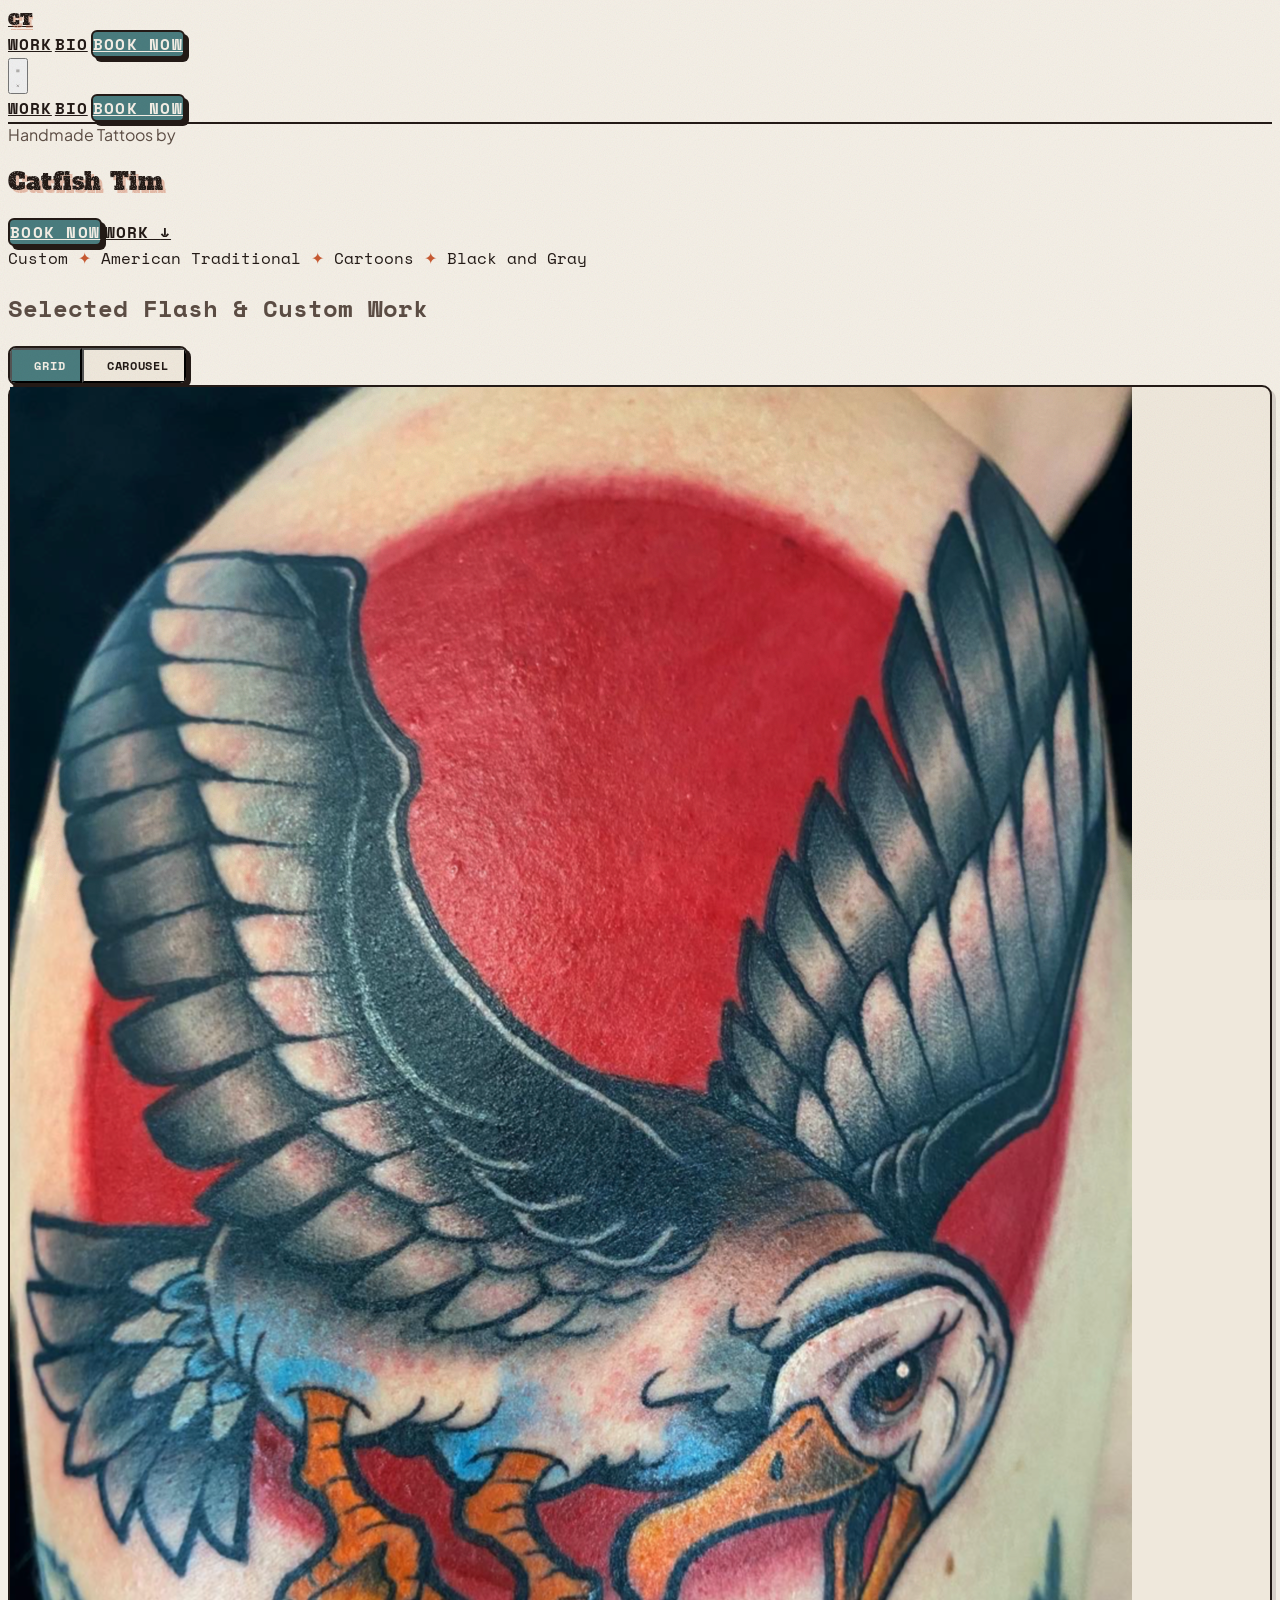
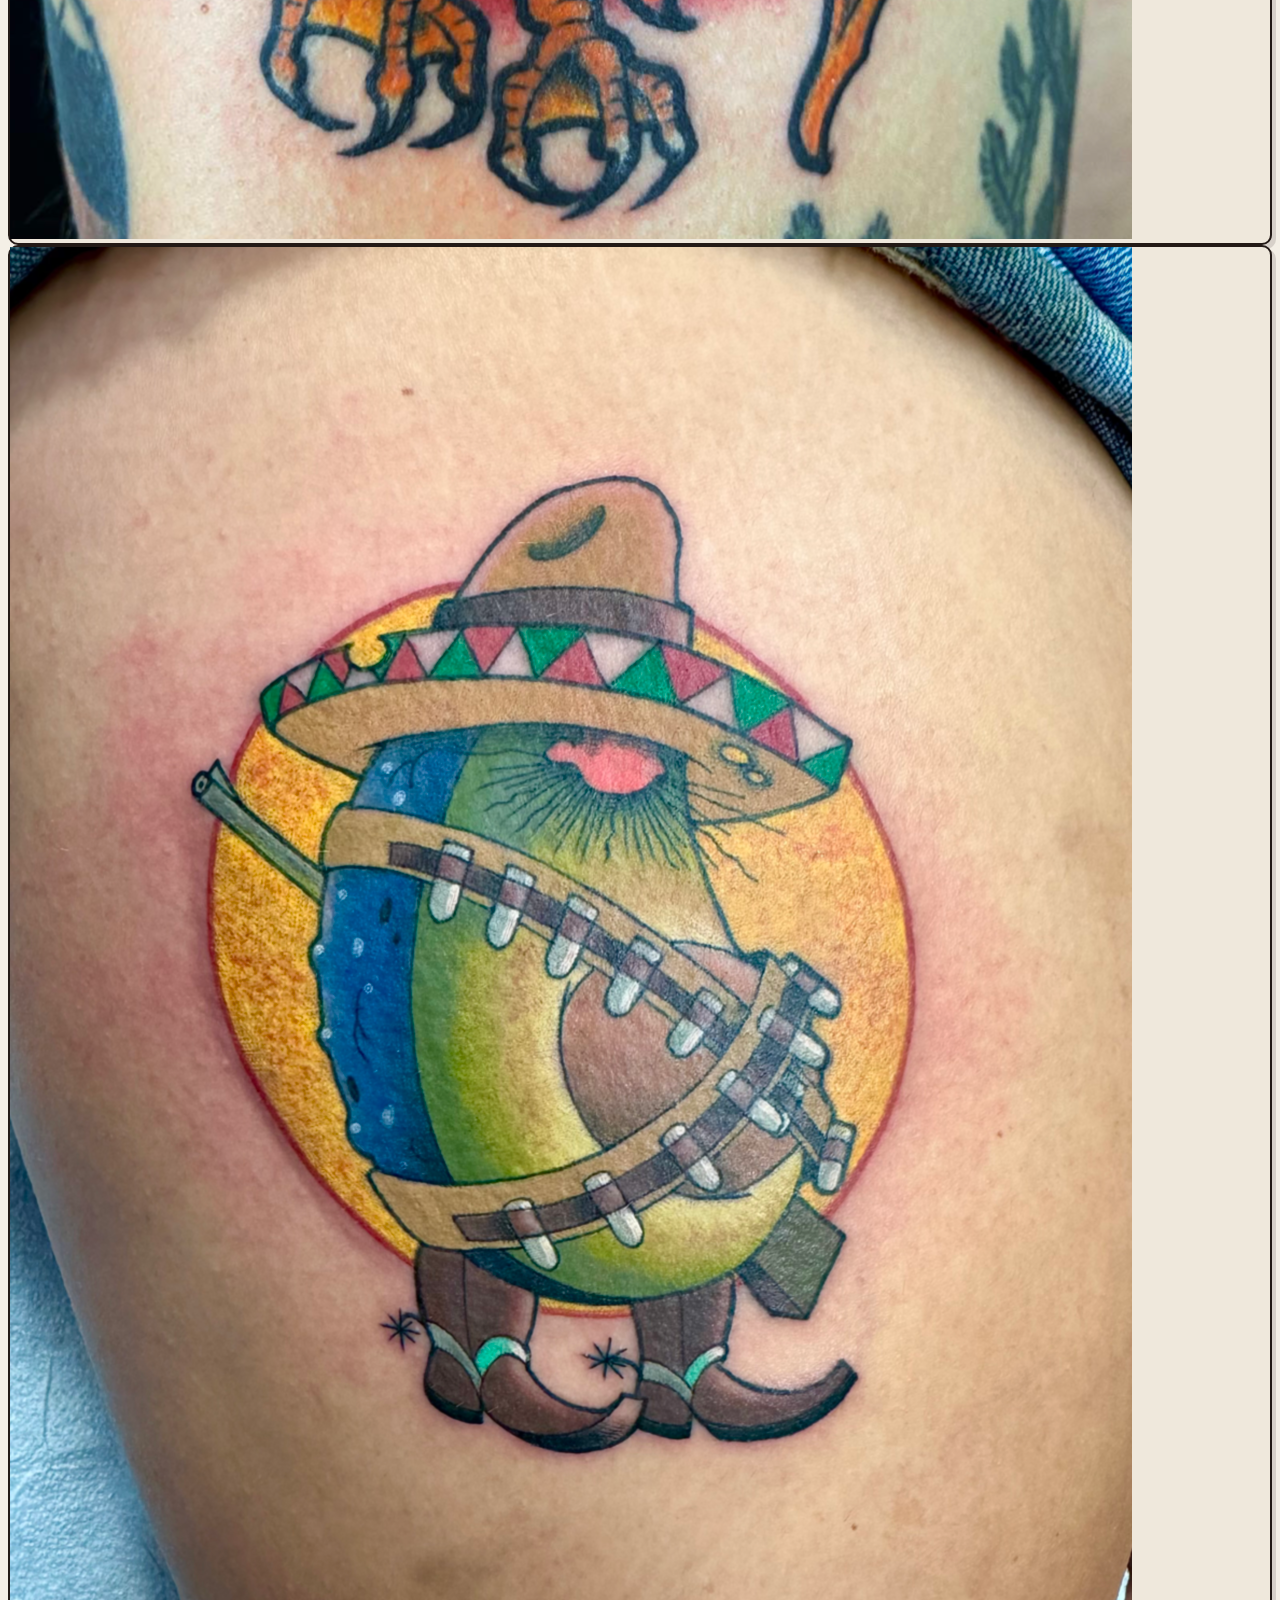
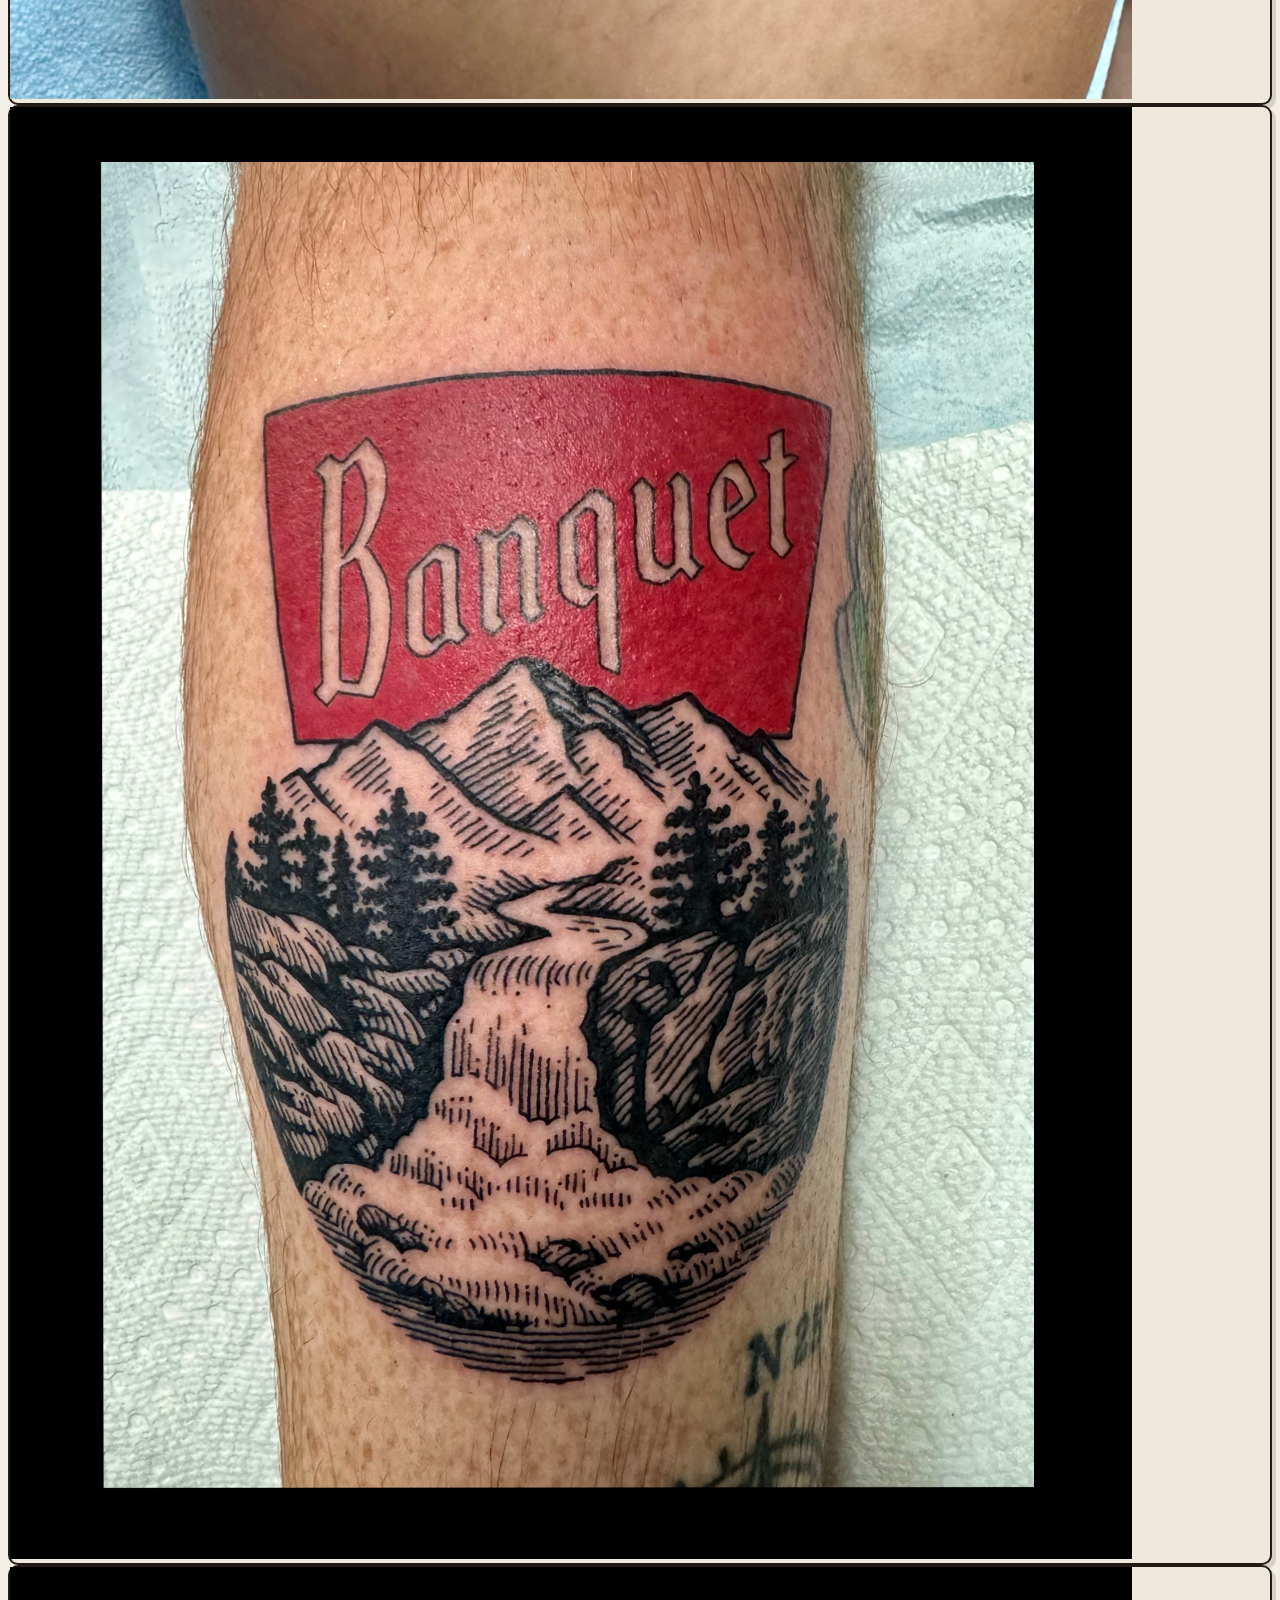
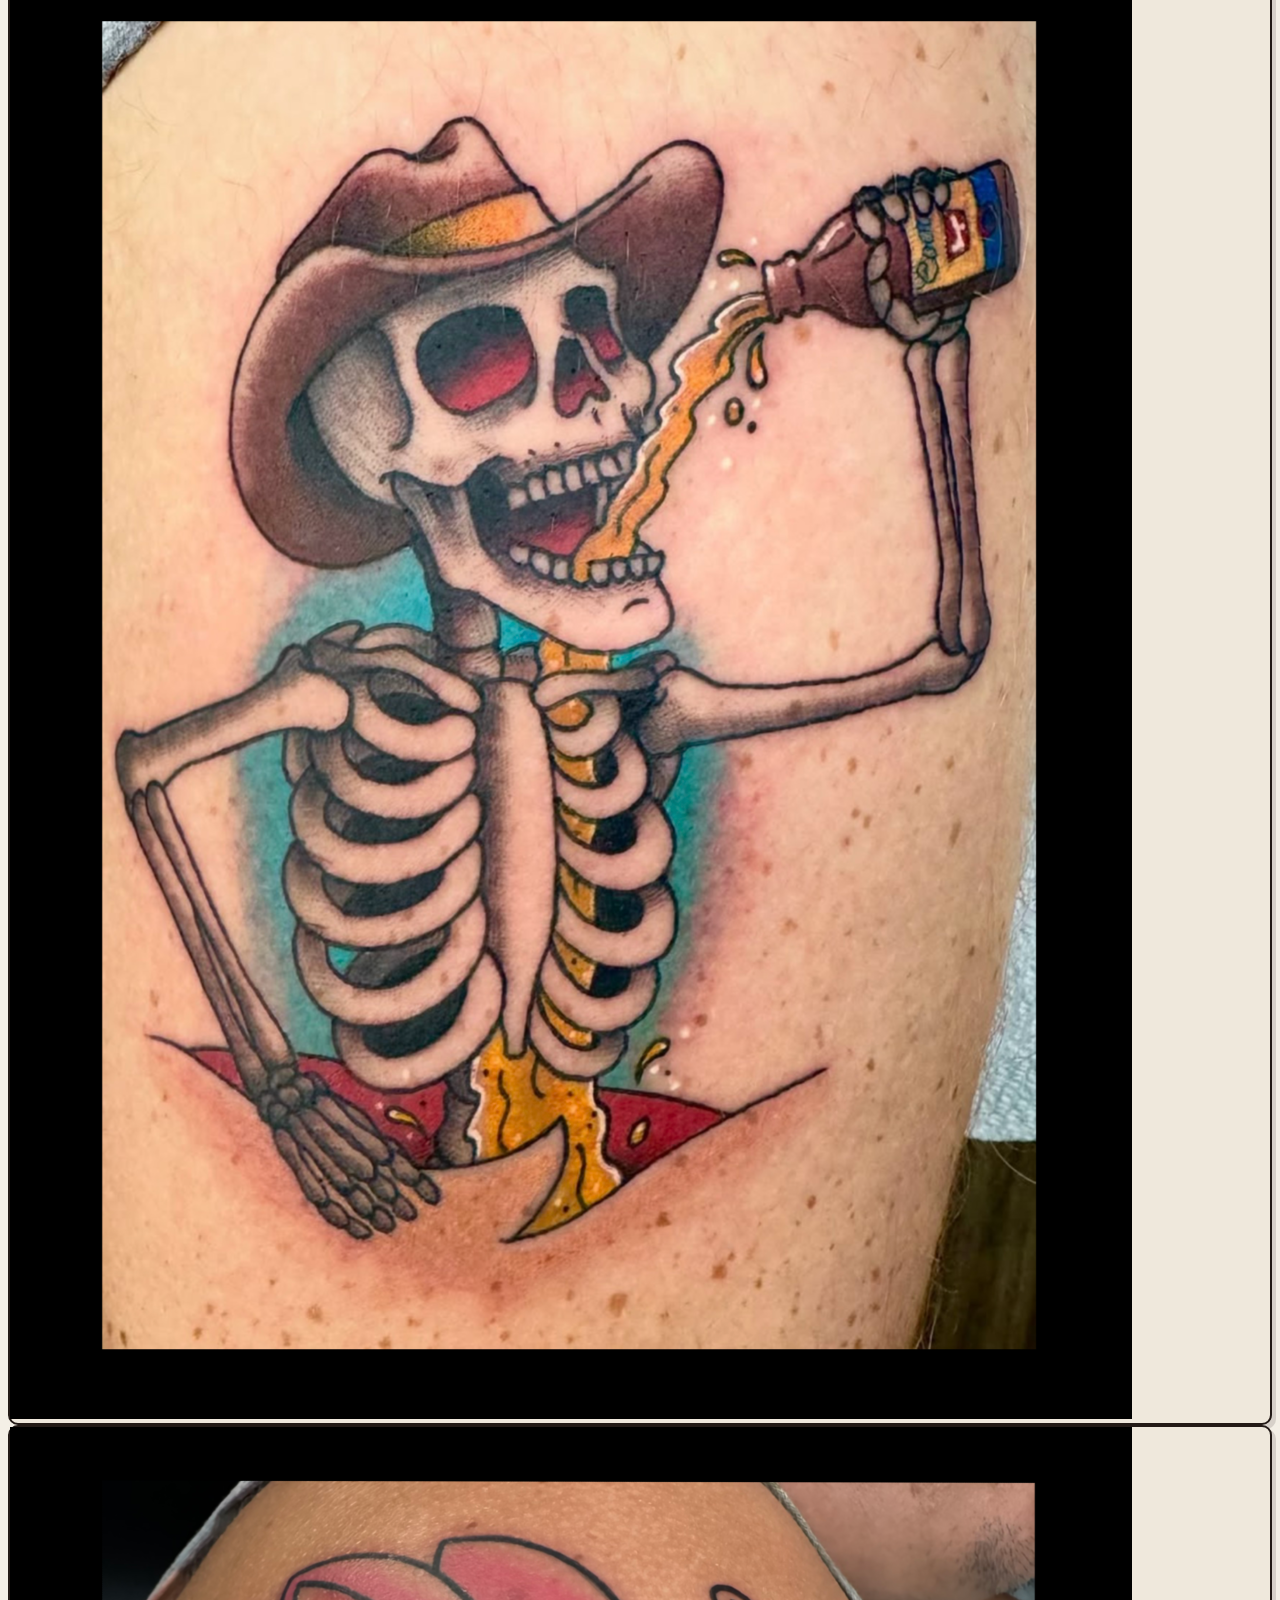
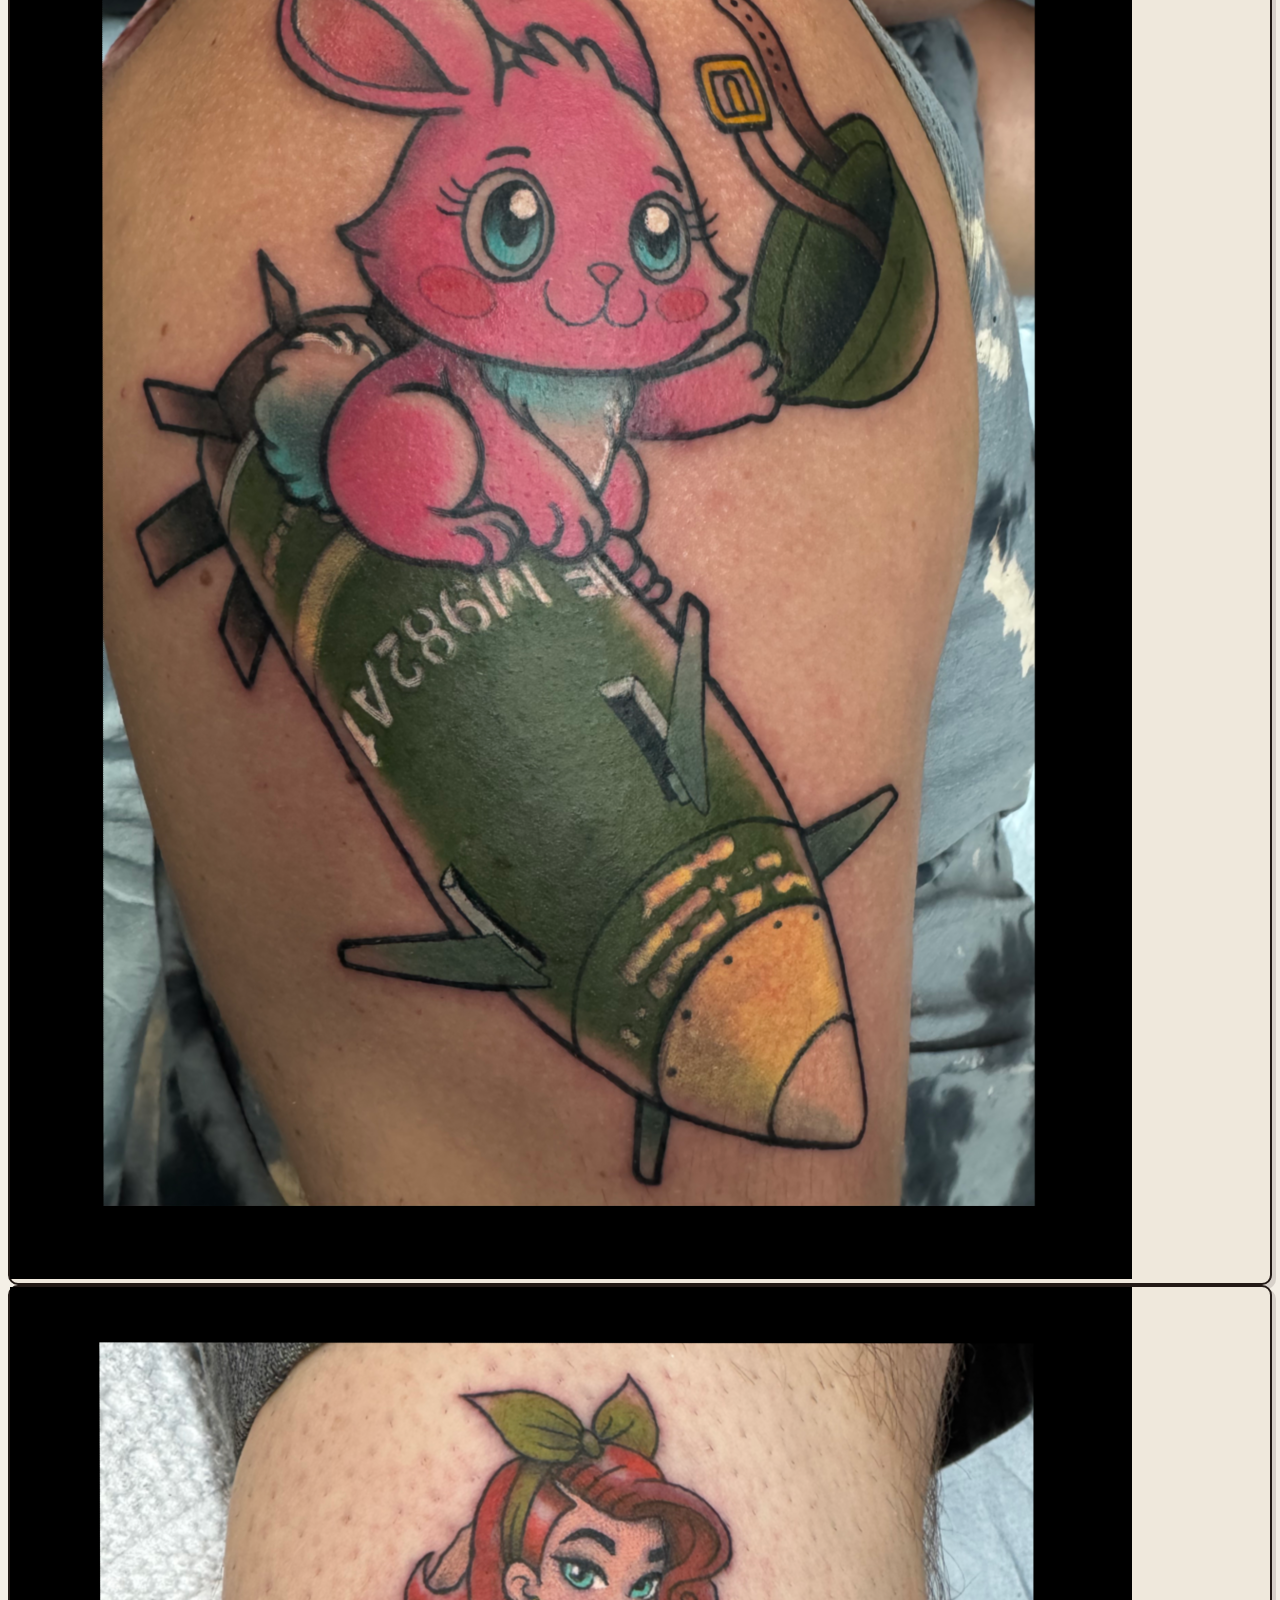
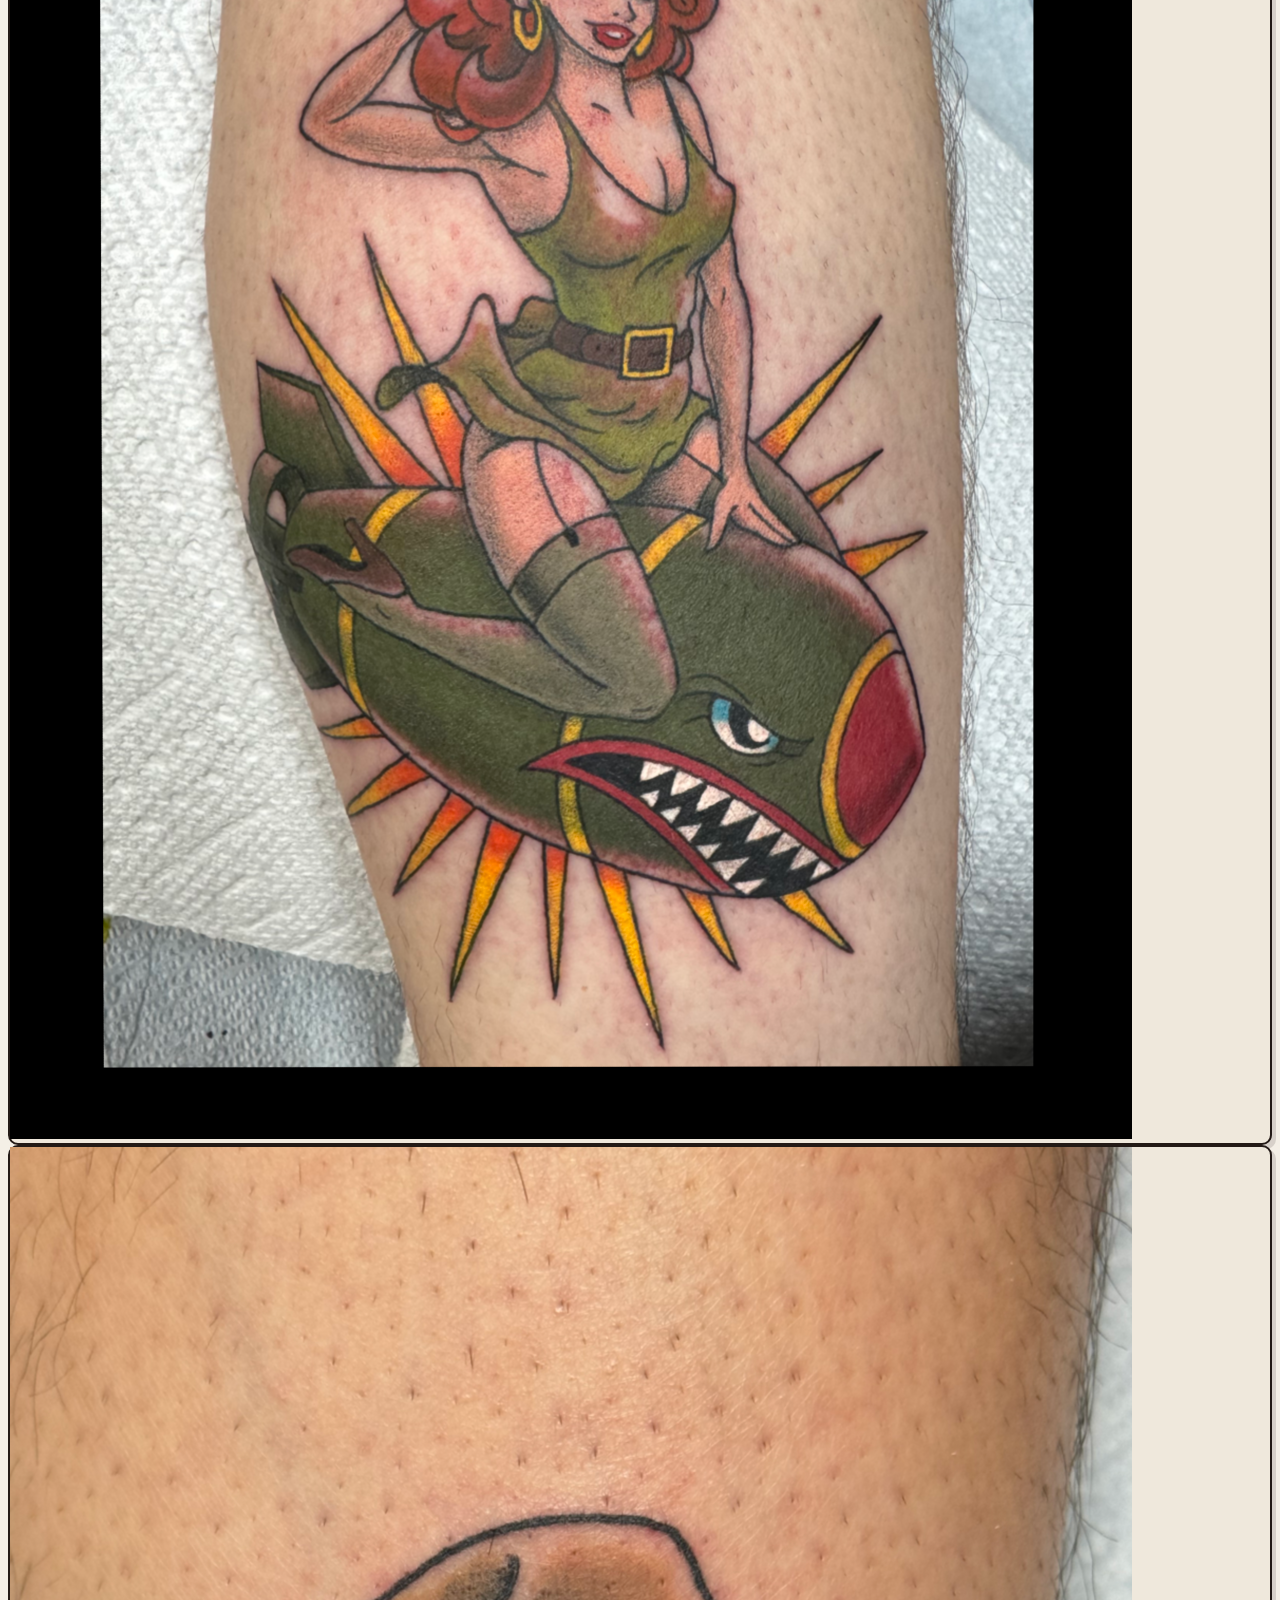
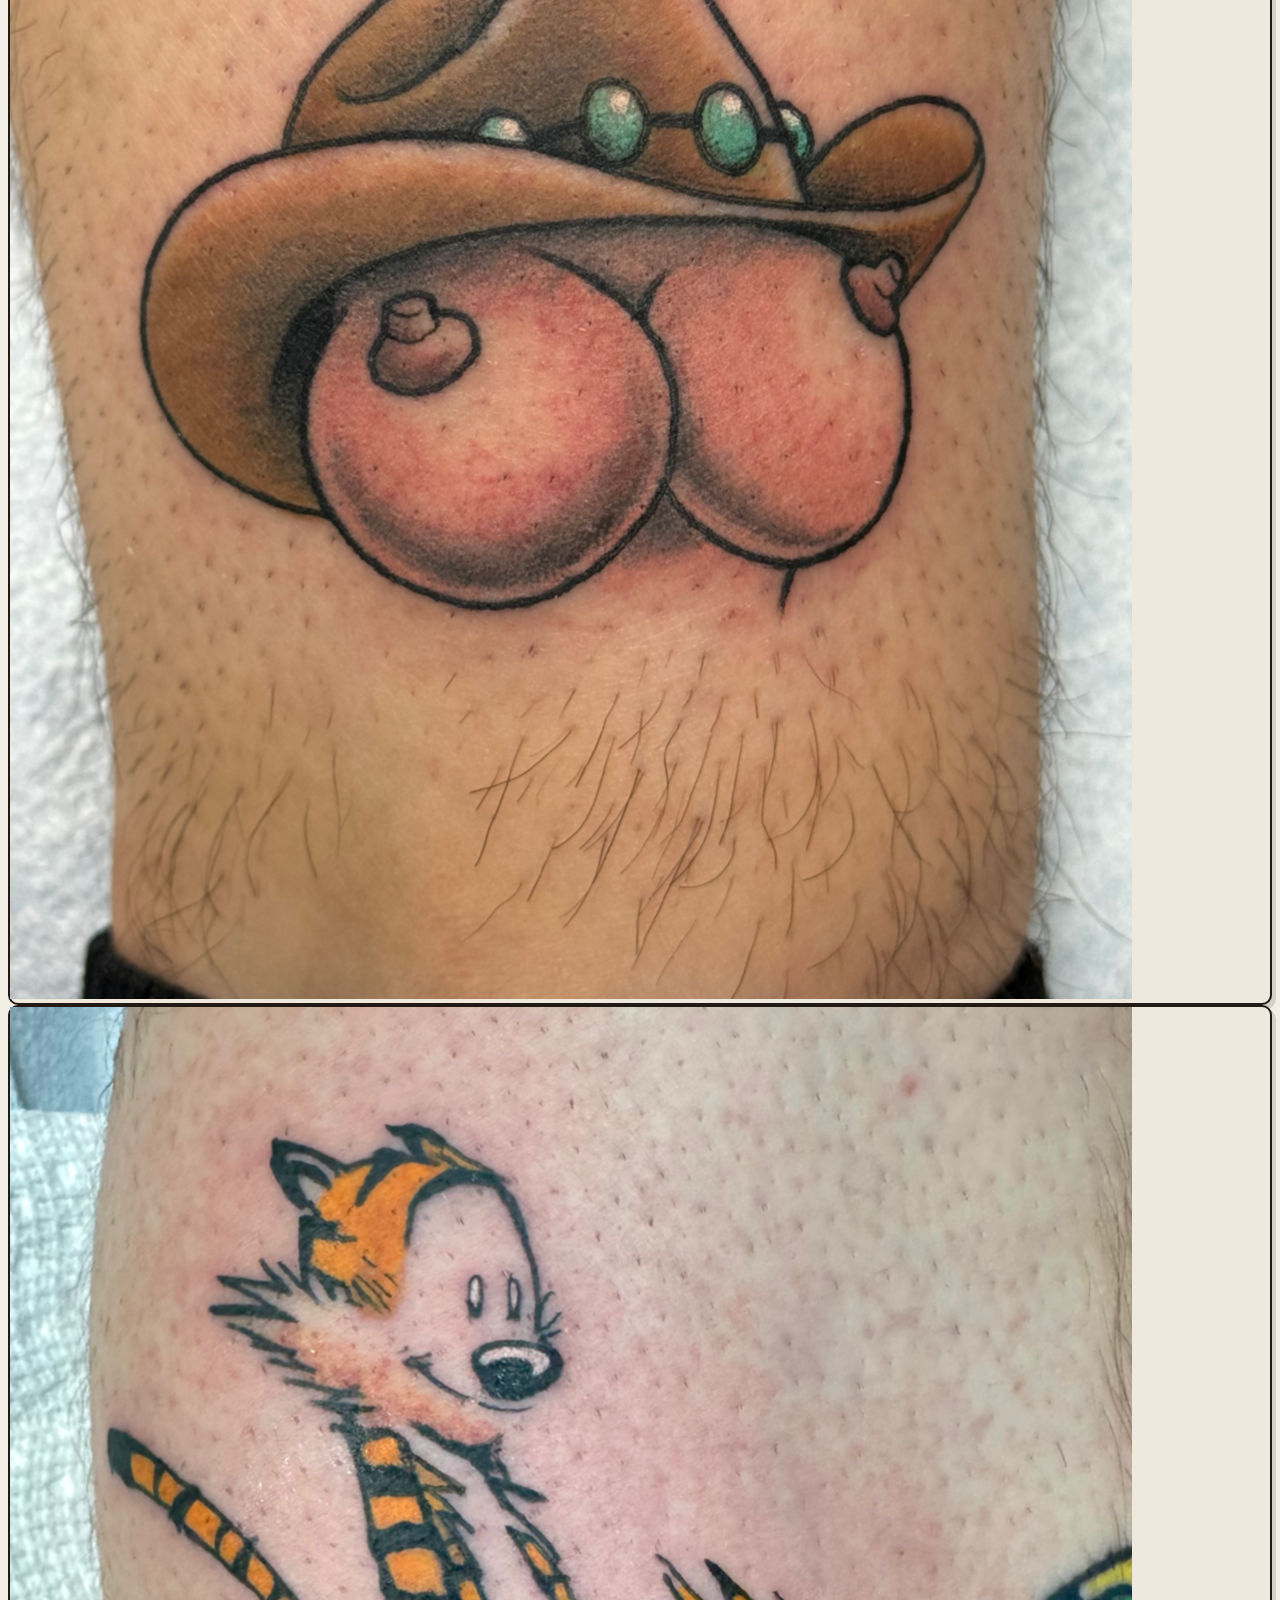
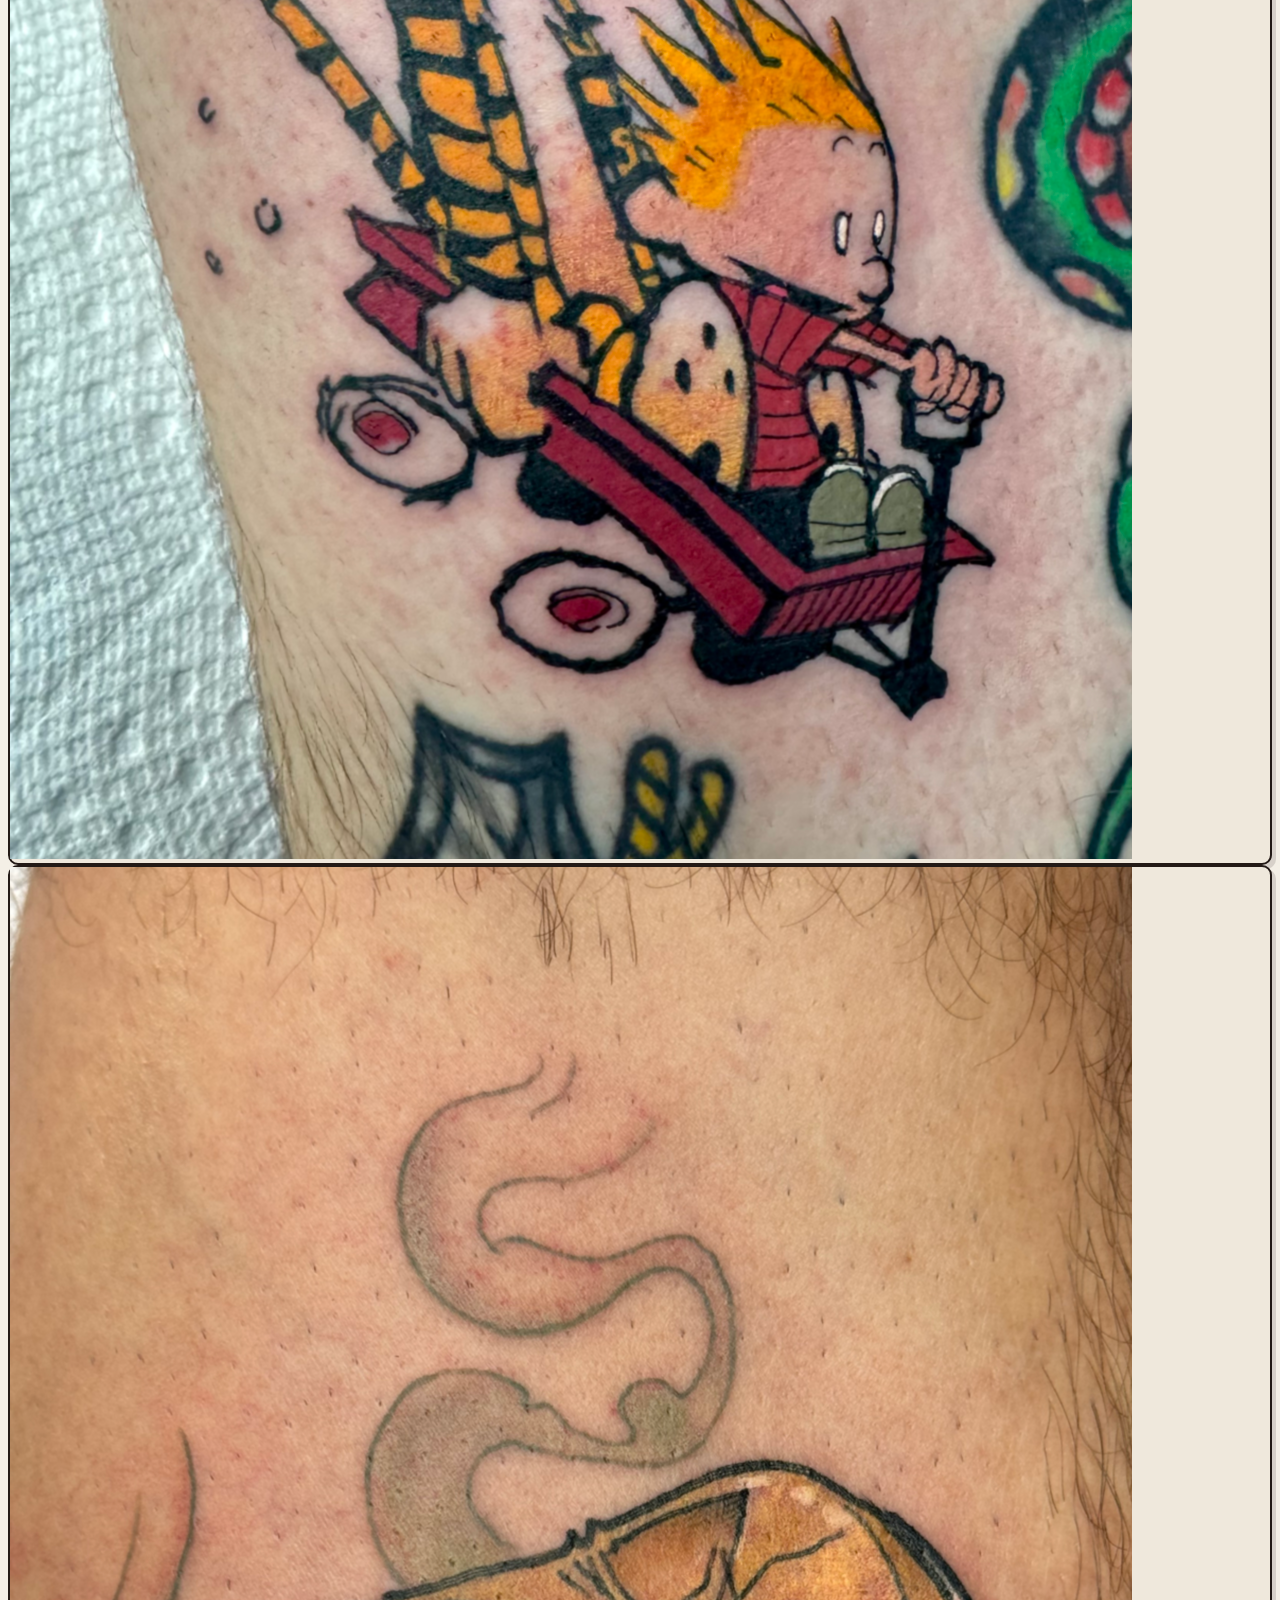
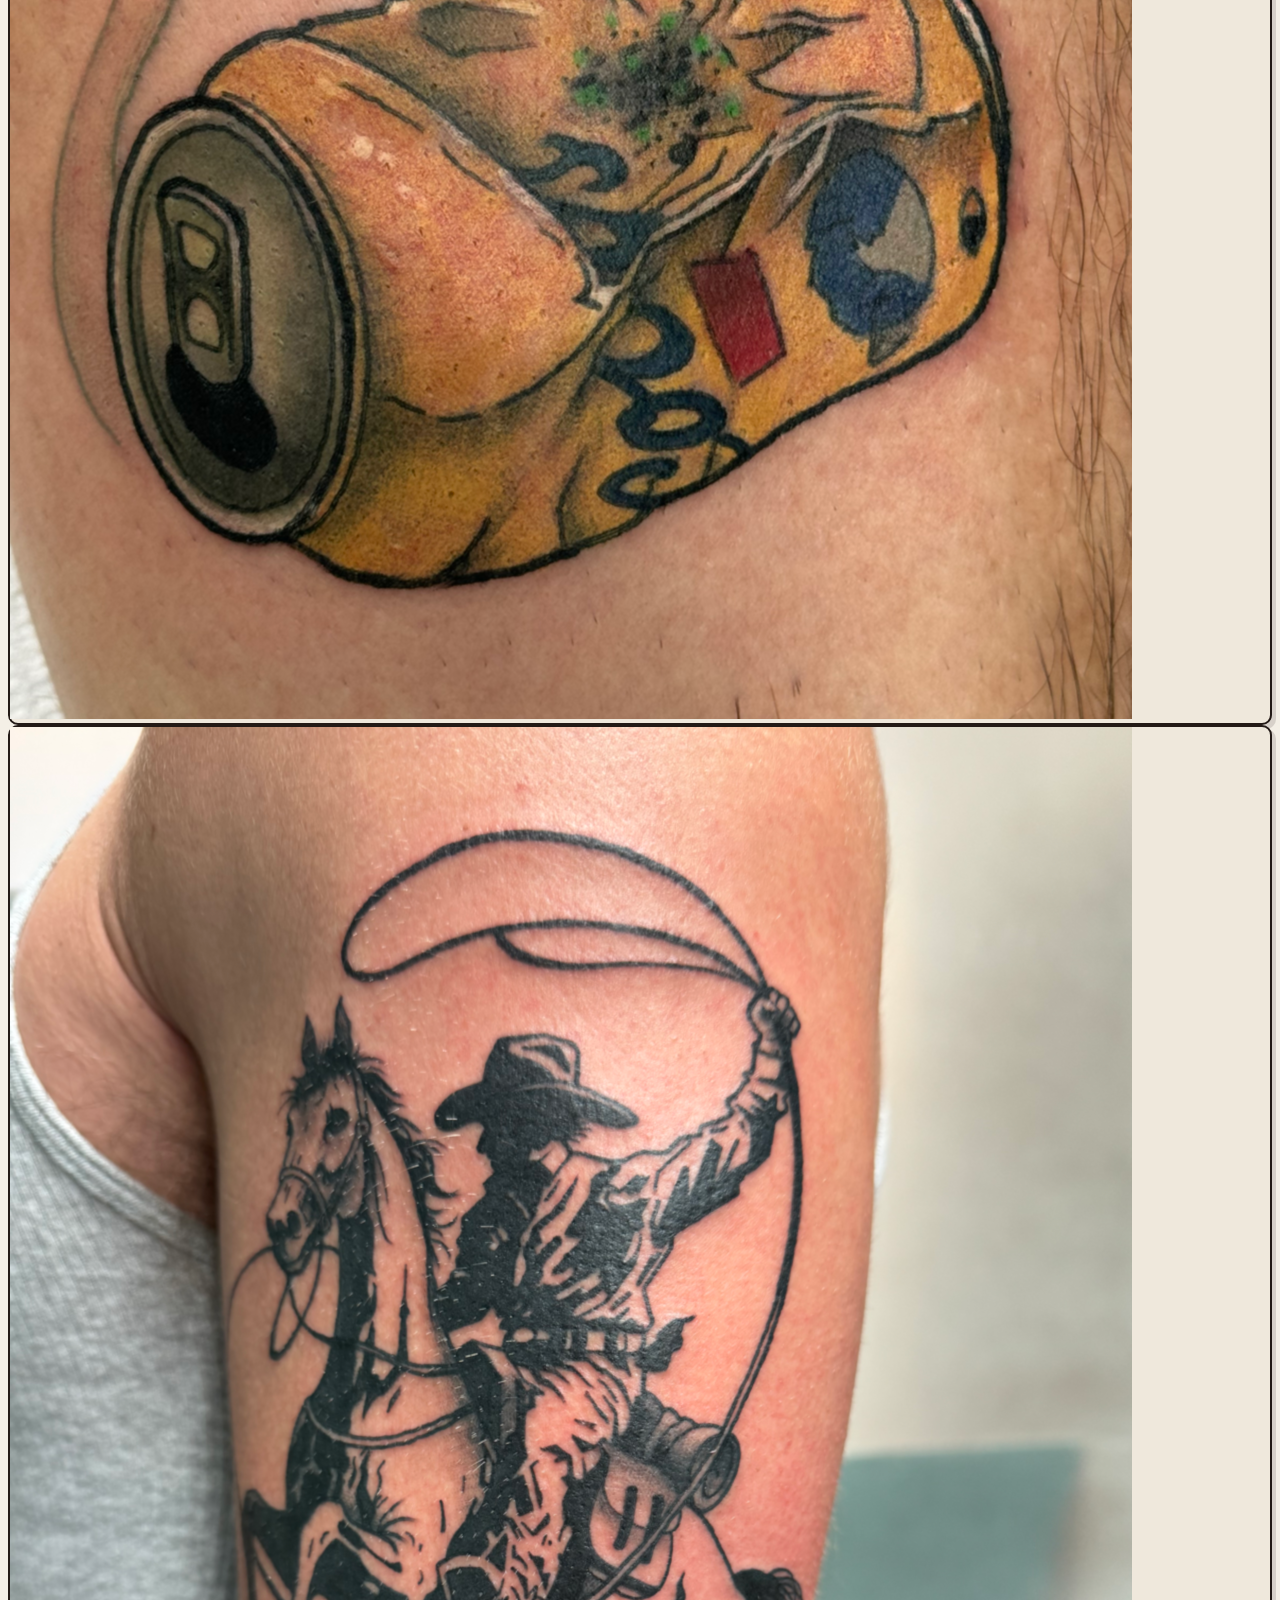
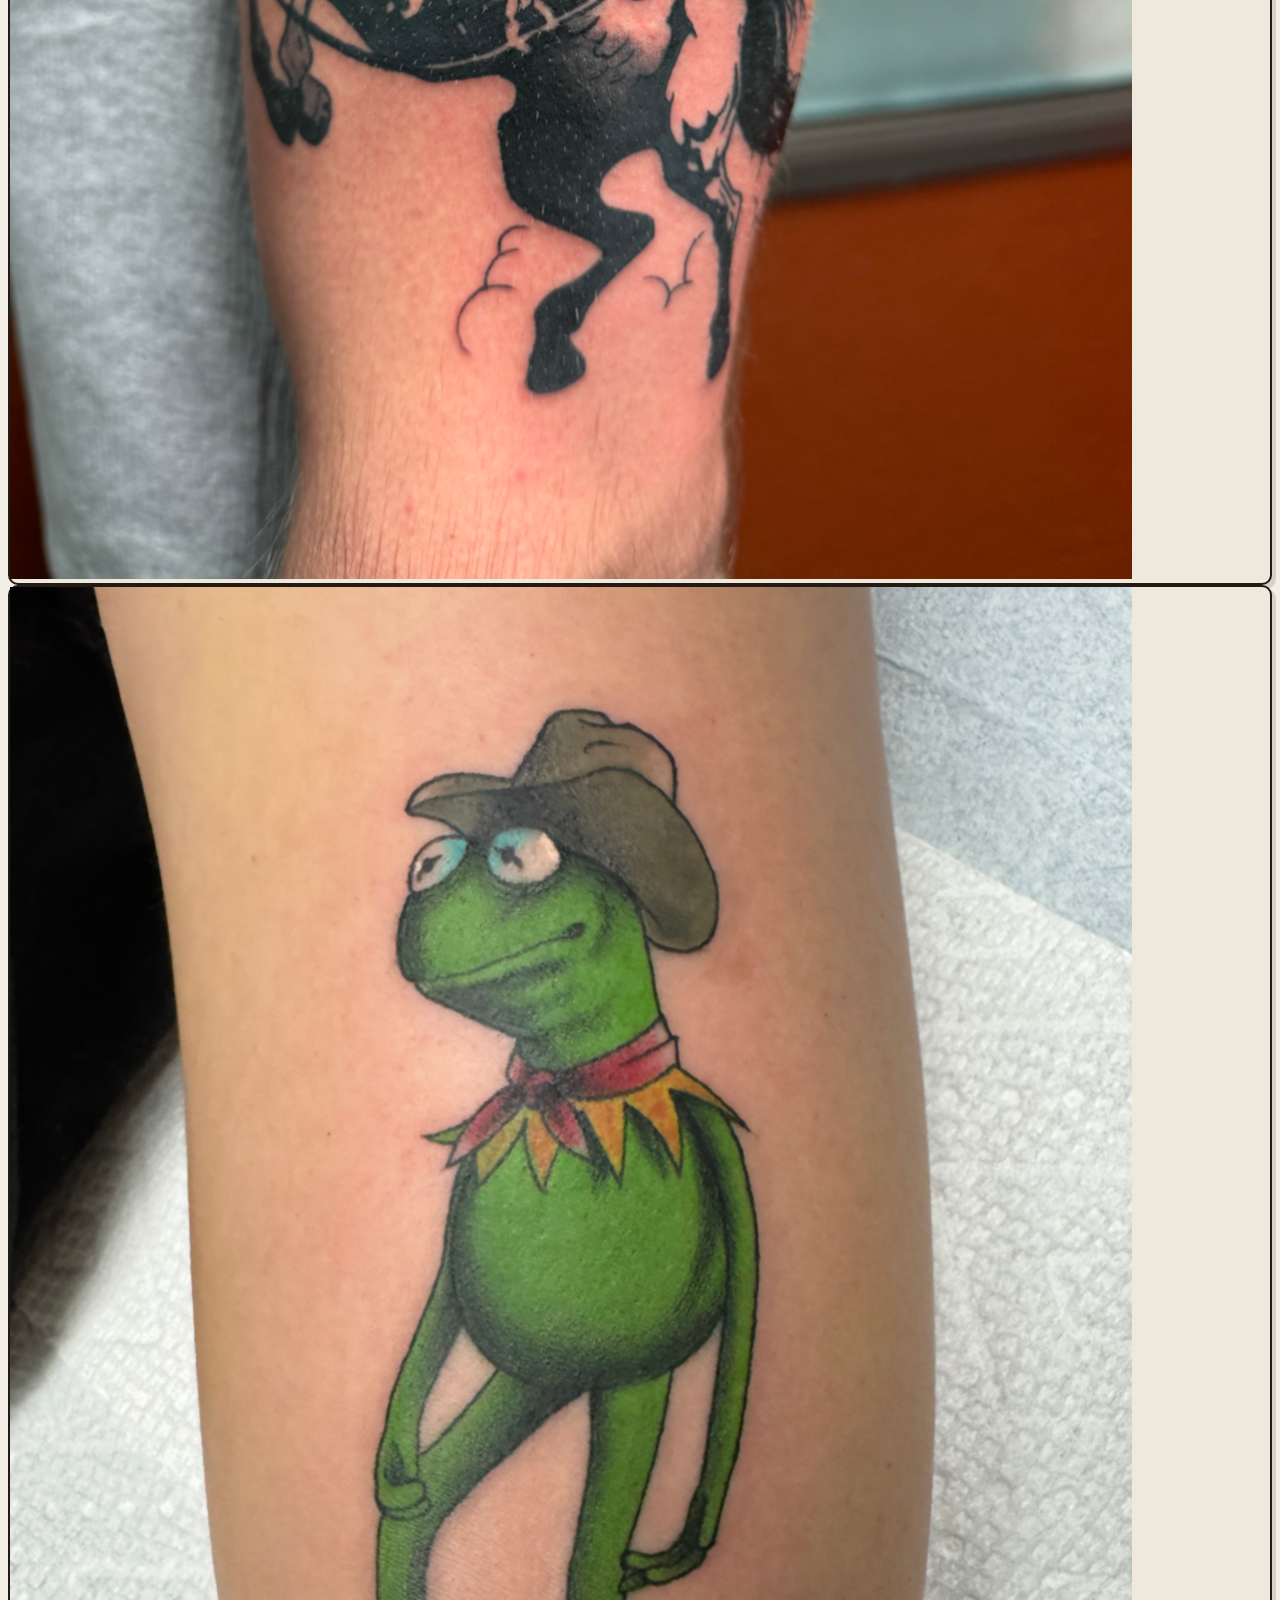
==== commit fc4458dc: "Attempted web3form link and updated style" ====
--- a/index.html
+++ b/index.html
@@ -16,7 +16,7 @@
     <!-- 1. NAVIGATION -->
     <header class="retro-header py-4 sticky top-0 z-40">
       <nav class="flex items-center justify-between" aria-label="Main Navigation">
-        <a href="index.html" class="font-retro-display text-2xl font-black tracking-tighter uppercase focus:outline-none">
+        <a href="index.html" class="font-retro-display text-2xl tracking-tight uppercase focus:outline-none">
           CT
         </a>
 
@@ -40,11 +40,11 @@
         </button>
       </nav>
 
-      <!-- Mobile Dropdown Menu -->
+      <!-- Mobile Dropdown Menu (Centered Items) -->
       <div id="mobile-menu" class="hidden sm:hidden pt-4 pb-2 border-t retro-divider mt-4">
-        <div class="flex flex-col space-y-3 text-sm">
-          <a href="index.html#gallery" class="retro-nav-link block py-2">Work</a>
-          <a href="bio.html" class="retro-nav-link block py-2">Bio</a>
+        <div class="flex flex-col items-center text-center space-y-3 text-sm">
+          <a href="index.html#gallery" class="retro-nav-link block w-full py-2">Work</a>
+          <a href="bio.html" class="retro-nav-link block w-full py-2">Bio</a>
           <a href="booknow.html" class="btn-retro-primary w-full py-2.5 text-xs">
             Book Now
           </a>
@@ -55,14 +55,14 @@
     <main>
       <!-- 2. HERO SECTION -->
       <section class="py-16 md:py-24 text-center border-b retro-divider">
-        <span class="block text-lg md:text-xl font-retro-serif italic text-espresso-muted mb-2">
+        <span class="block text-lg md:text-xl font-serif italic text-espresso-muted mb-3">
           Handmade Tattoos by
         </span>
-        <h1 class="font-retro-display text-5xl sm:text-7xl md:text-8xl lg:text-9xl font-black tracking-tight uppercase mb-8 leading-none">
+        <h1 class="font-retro-display text-5xl sm:text-7xl md:text-8xl lg:text-9xl uppercase mb-8 leading-none">
           Catfish Tim
         </h1>
         <div class="flex flex-col items-center gap-5">
-          <a href="booknow.html" class="btn-retro-primary text-sm md:text-base px-8 py-4">
+          <a href="booknow.html" class="btn-retro-primary w-full sm:w-auto text-sm md:text-base px-8 py-4">
             Book Now
           </a>
           <a href="#gallery" class="retro-nav-link inline-flex items-center gap-2 text-xs">
@@ -88,7 +88,7 @@
       <section id="gallery" class="py-12 md:py-16 border-b retro-divider">
         <div class="flex flex-col sm:flex-row items-center justify-between gap-4 mb-8">
           <h2 class="font-retro-mono text-xs uppercase tracking-widest text-espresso-muted font-bold">
-            Selected Flash &amp; Custom Work (20)
+            Selected Flash &amp; Custom Work
           </h2>
 
           <!-- Grid / Carousel View Switcher -->
@@ -194,8 +194,7 @@
 
           <!-- Slot 21 (Retro Booking CTA Card) -->
           <a href="booknow.html" class="tattoo-cta-card aspect-square p-8 flex flex-col items-center justify-center text-center group">
-            <span class="font-retro-mono text-xs uppercase tracking-widest mb-2 opacity-90">Slot #21</span>
-            <h3 class="font-retro-serif text-3xl sm:text-4xl font-black leading-tight mb-3">
+            <h3 class="font-retro-serif text-3xl sm:text-4xl leading-tight mb-3">
               Your Idea Next
             </h3>
             <p class="text-sm opacity-90 mb-6 max-w-[220px]">
@@ -236,8 +235,11 @@
             @catfish.tim
           </a>
         </div>
-        <div>
-          <p class="font-retro-mono text-xs">© Catfish Tim Tattoos. All rights reserved.</p>
+        <div class="text-center sm:text-right">
+          <p class="font-retro-mono text-xs inline-flex items-center justify-center gap-1.5 leading-none">
+            <span class="text-sm leading-none">©</span>
+            <span>Catfish Tim Tattoos. All rights reserved.</span>
+          </p>
         </div>
       </div>
     </footer>
--- a/style.css
+++ b/style.css
@@ -1,10 +1,10 @@
 /* ==========================================================================
    1. GOOGLE FONTS IMPORT
-   - Shrikhand: Groovy, psychedelic 1970s display font for Hero & Headers
+   - Alfa Slab One: Heavy, condensed western slab-serif for Hero & Headers
    - Plus Jakarta Sans: Clean, warm geometric sans for readable body copy
    - Space Mono: Vintage receipt/flash-sheet monospace for tags & labels
    ========================================================================== */
-@import url('https://fonts.googleapis.com/css2?family=Plus+Jakarta+Sans:wght@400;500;600;700&family=Shrikhand&family=Space+Mono:ital,wght@0,400;0,700;1,400&display=swap');
+@import url('https://fonts.googleapis.com/css2?family=Alfa+Slab+One&family=Plus+Jakarta+Sans:wght@400;500;600;700&family=Space+Mono:ital,wght@0,400;0,700;1,400&display=swap');
 
 /* ==========================================================================
    2. COLOR PALETTE & DESIGN TOKENS
@@ -20,7 +20,7 @@
   --accent-terracotta-dark: #A84623;
   --border-subtle: rgba(35, 26, 22, 0.22);
 
-  --font-display: 'Shrikhand', cursive, serif;
+  --font-display: 'Alfa Slab One', Georgia, serif;
   --font-body: 'Plus Jakarta Sans', -apple-system, BlinkMacSystemFont, sans-serif;
   --font-mono: 'Space Mono', monospace;
 }
@@ -63,22 +63,23 @@
 }
 
 /* ==========================================================================
-   4. TYPOGRAPHY CLASSES
+   4. TYPOGRAPHY CLASSES (BOLD WESTERN SLAB SERIF)
    ========================================================================== */
 .font-retro-display {
   font-family: var(--font-display);
-  font-weight: 400; /* Shrikhand is naturally ultra-bold at 400 */
-  letter-spacing: 0.01em;
-  color: var(--ink-espresso);
-  /* Layered 70s poster drop-shadow (Terracotta + Turquoise) */
-  text-shadow: 
-    3px 3px 0px var(--accent-terracotta),
-    6px 6px 0px rgba(74, 124, 126, 0.35);
+  font-weight: 400;
+  letter-spacing: 0.03em;
+  color: var(--ink-espresso);
+  text-shadow: 3px 3px 0px rgba(200, 90, 50, 0.35);
+  /* Subtle weathered/eroded western stamp texture */
+  -webkit-mask-image: url("data:image/svg+xml,%3Csvg width='200' height='200' viewBox='0 0 200 200' xmlns='http://www.w3.org/2000/svg'%3E%3Cfilter id='erode'%3E%3CfeTurbulence type='fractalNoise' baseFrequency='0.95' numOctaves='2' stitchTiles='stitch'/%3E%3CfeColorMatrix type='matrix' values='0 0 0 0 0  0 0 0 0 0  0 0 0 0 0  0 0 0 -1.6 1.85'/%3E%3C/filter%3E%3Crect width='200' height='200' filter='url(%23erode)'/%3E%3C/svg%3E");
+  mask-image: url("data:image/svg+xml,%3Csvg width='200' height='200' viewBox='0 0 200 200' xmlns='http://www.w3.org/2000/svg'%3E%3Cfilter id='erode'%3E%3CfeTurbulence type='fractalNoise' baseFrequency='0.95' numOctaves='2' stitchTiles='stitch'/%3E%3CfeColorMatrix type='matrix' values='0 0 0 0 0  0 0 0 0 0  0 0 0 0 0  0 0 0 -1.6 1.85'/%3E%3C/filter%3E%3Crect width='200' height='200' filter='url(%23erode)'/%3E%3C/svg%3E");
 }
 
 .font-retro-serif {
   font-family: var(--font-display);
   font-weight: 400;
+  letter-spacing: 0.02em;
 }
 
 .font-retro-mono {
@@ -301,7 +302,7 @@
 }
 
 /* ==========================================================================
-   9. LIGHTBOX MODAL
+   9. LIGHTBOX & CONFIRMATION POPUP MODAL
    ========================================================================== */
 .lightbox-backdrop {
   background-color: rgba(24, 18, 15, 0.92);
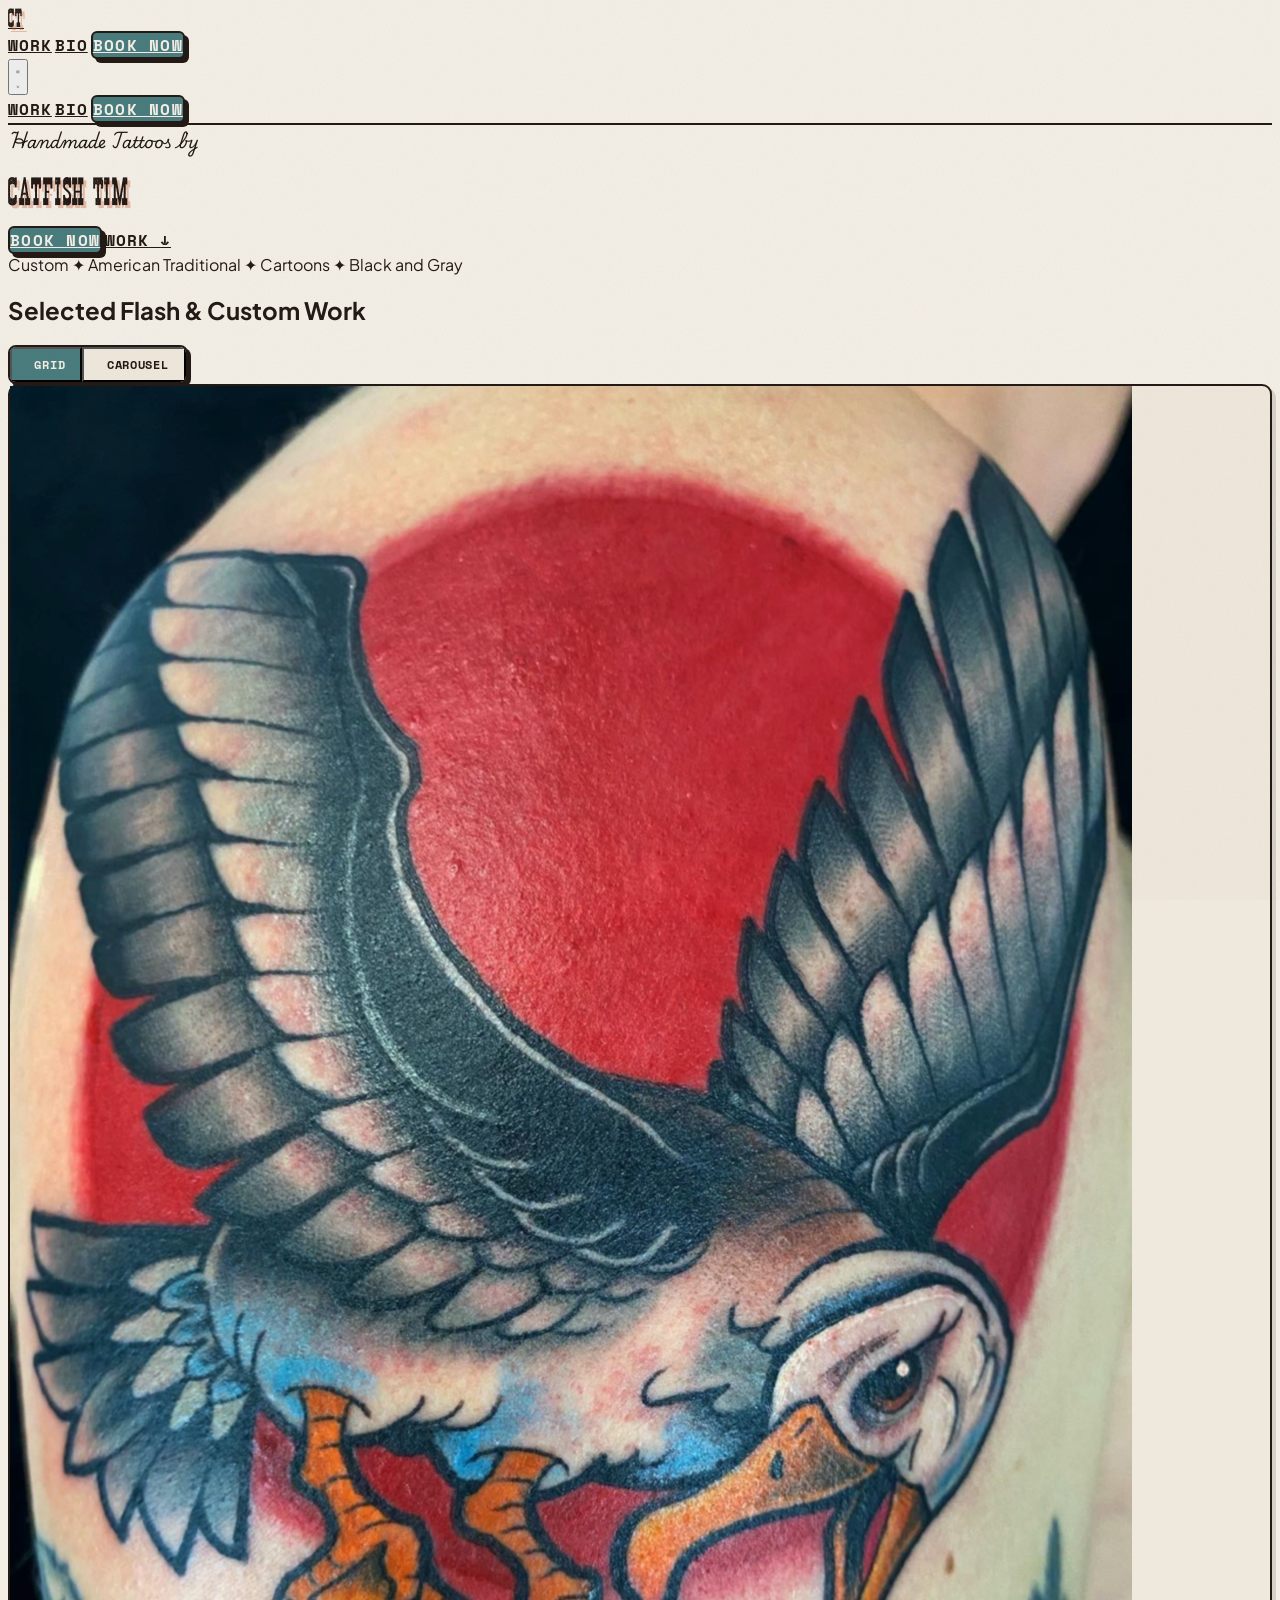
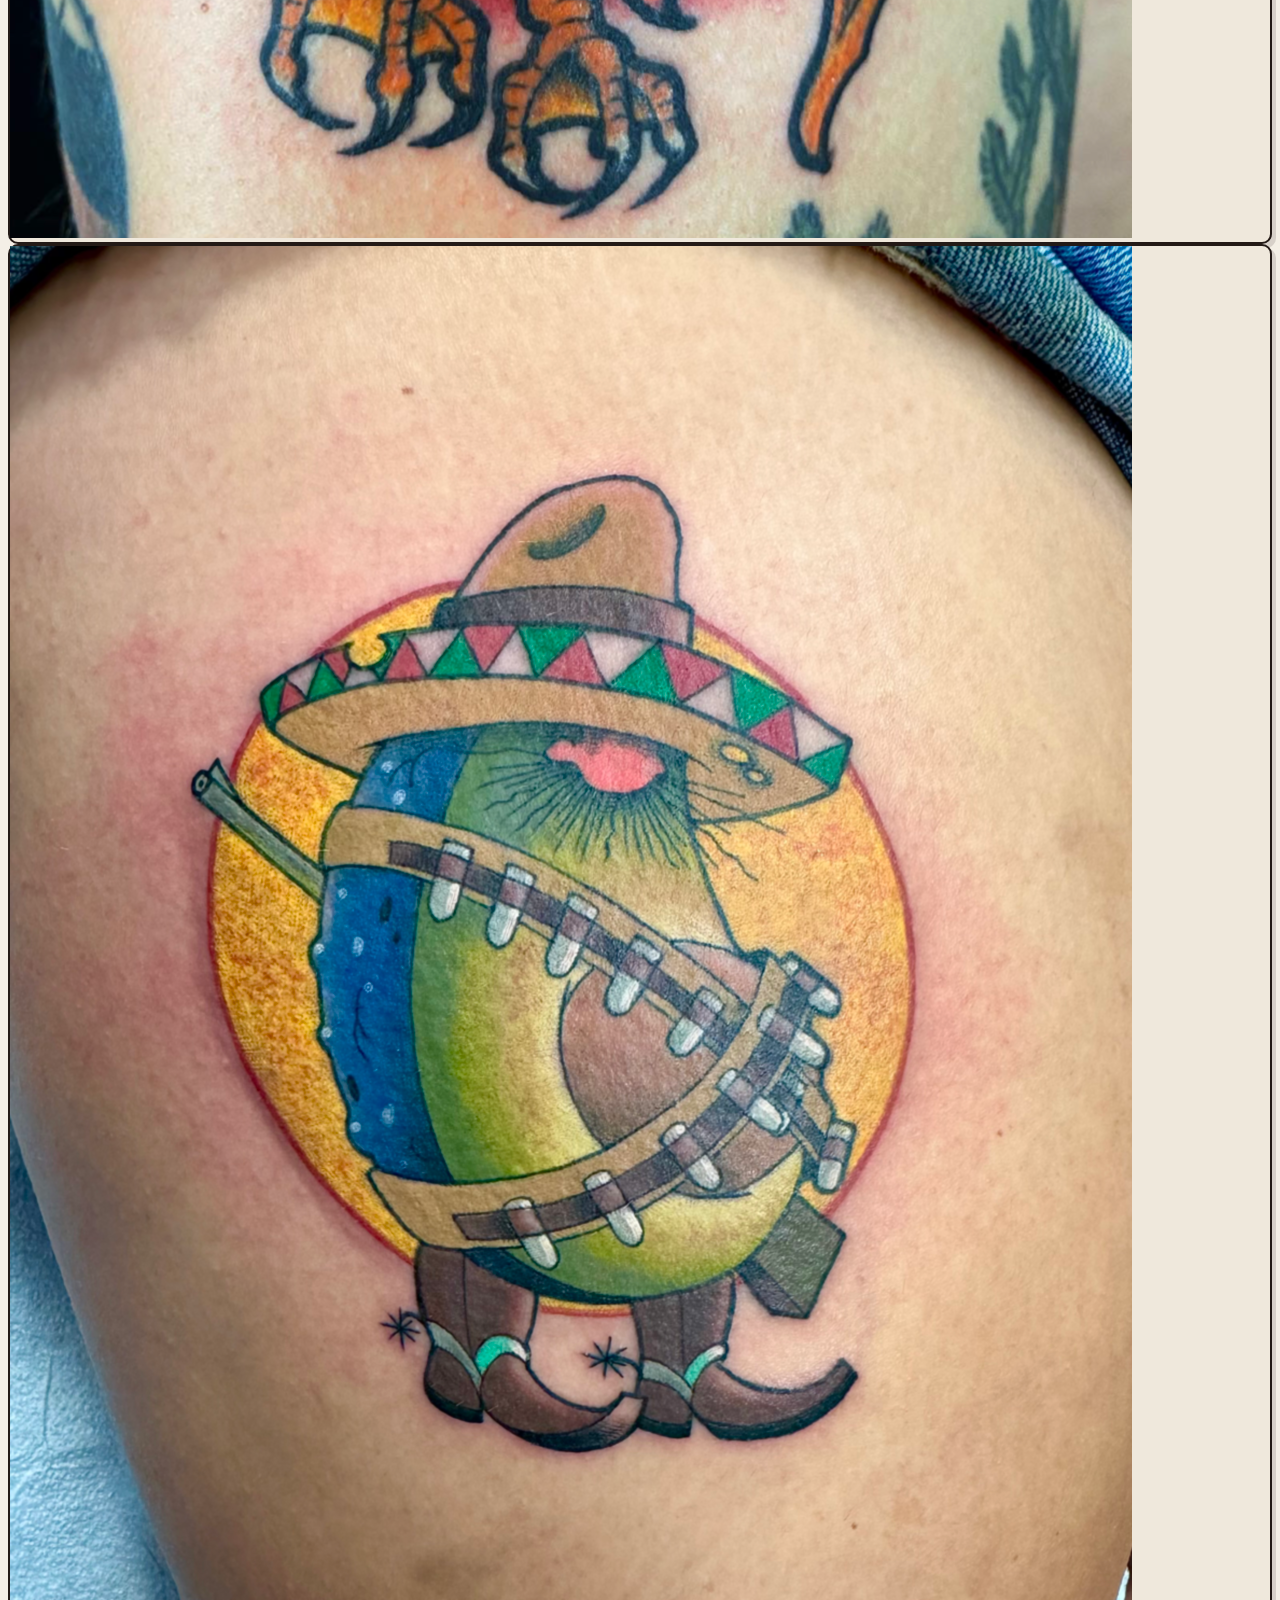
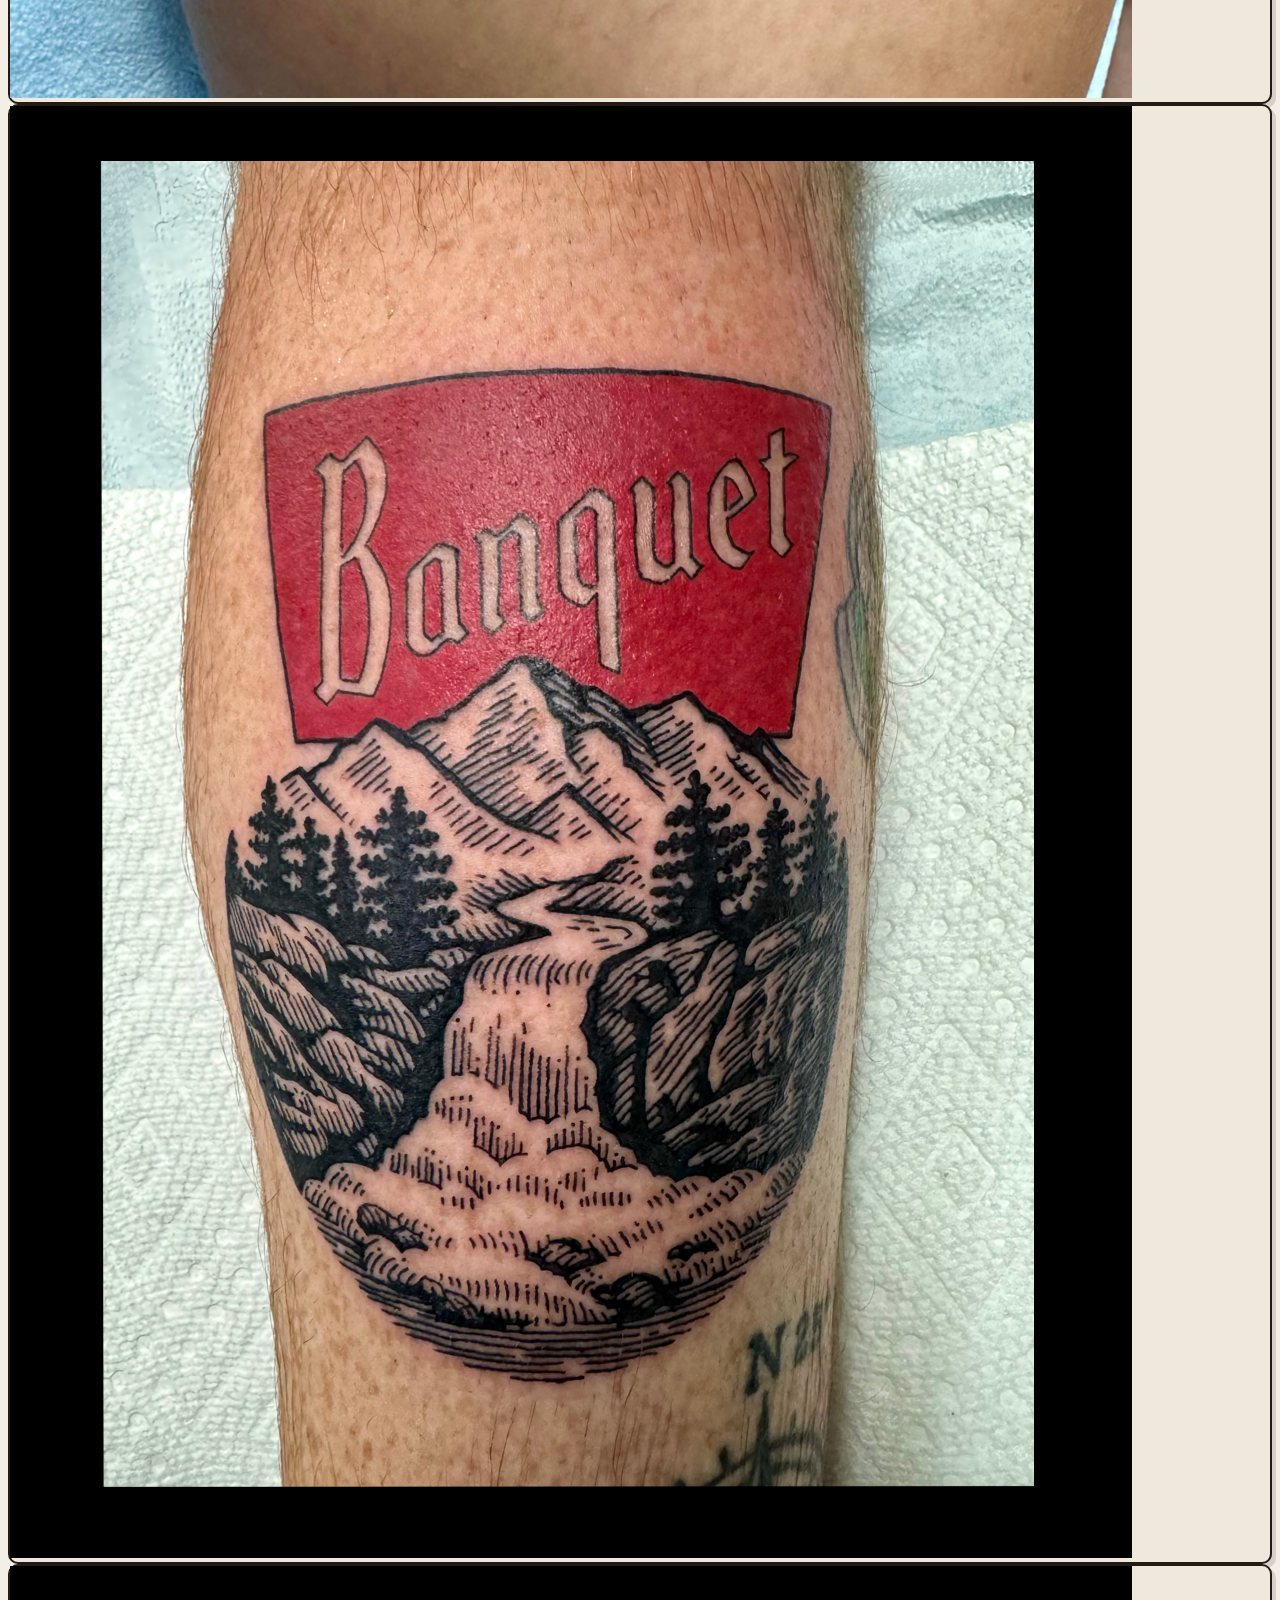
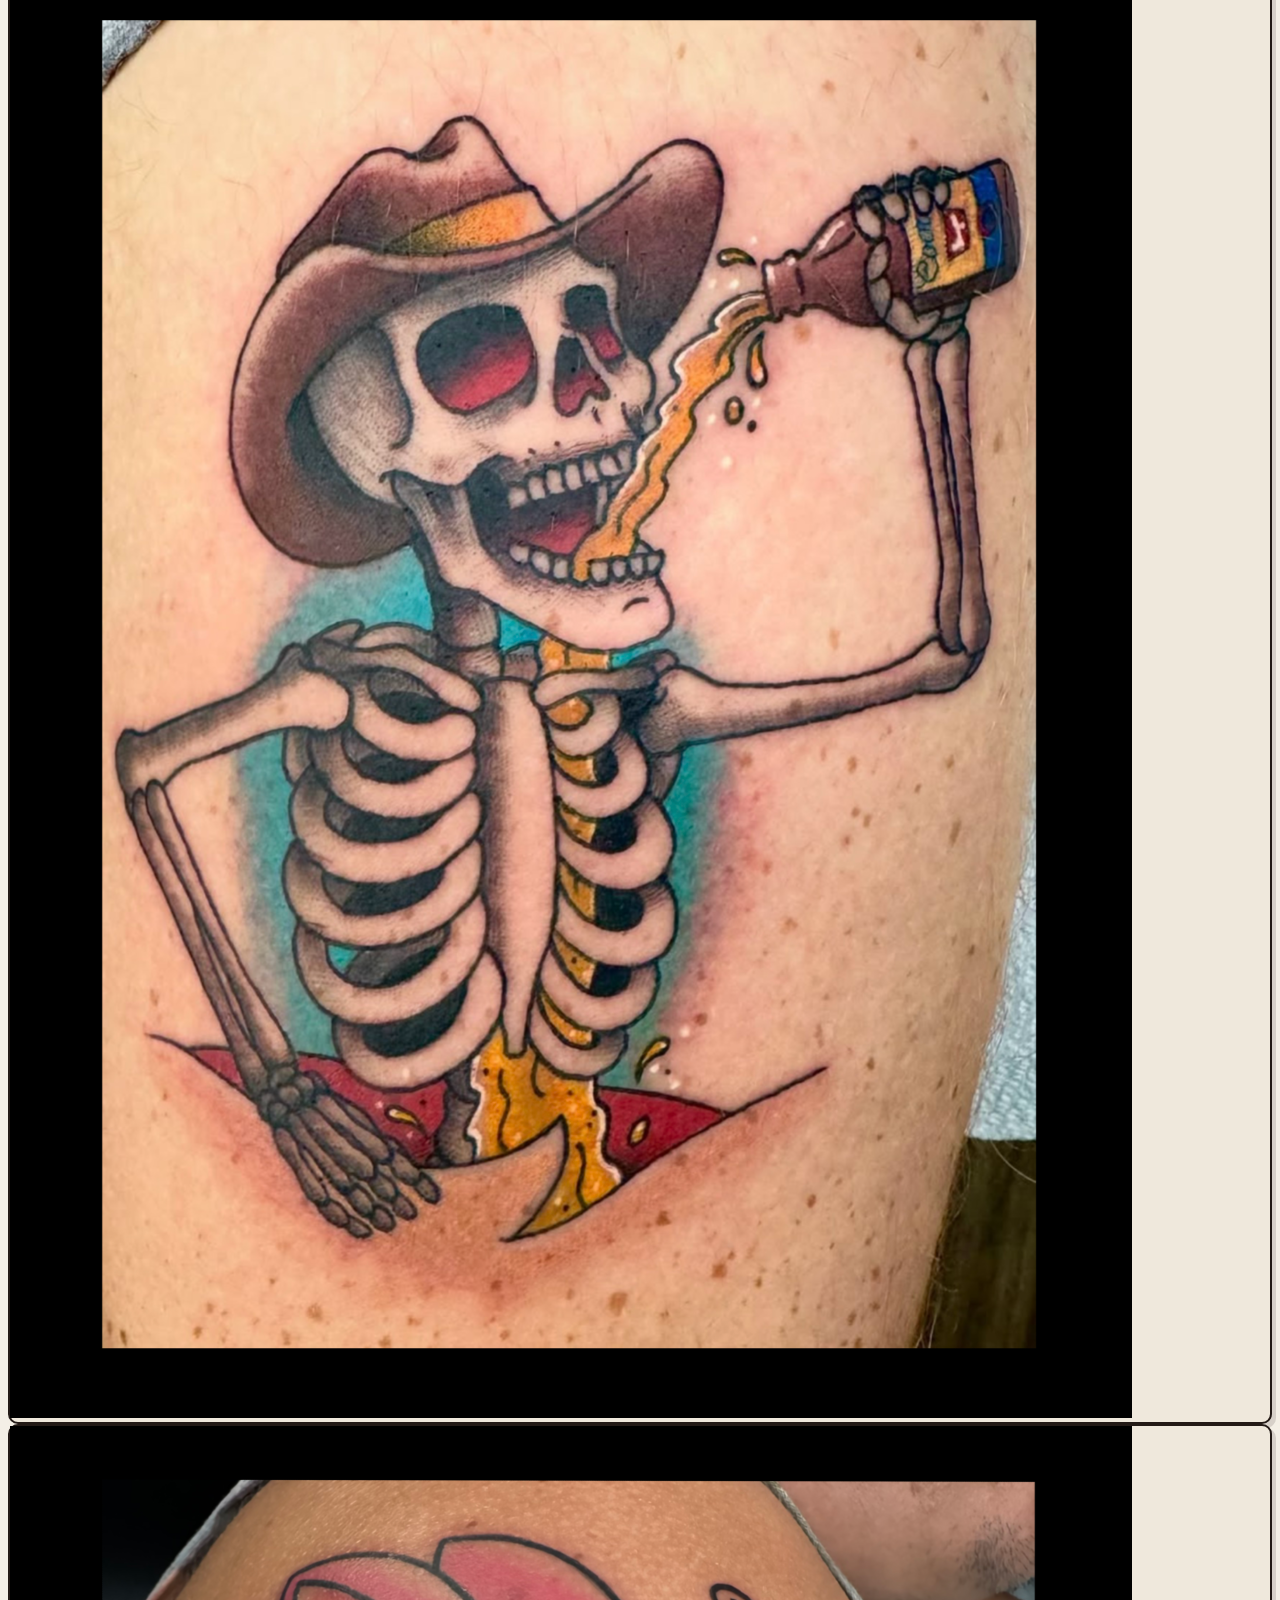
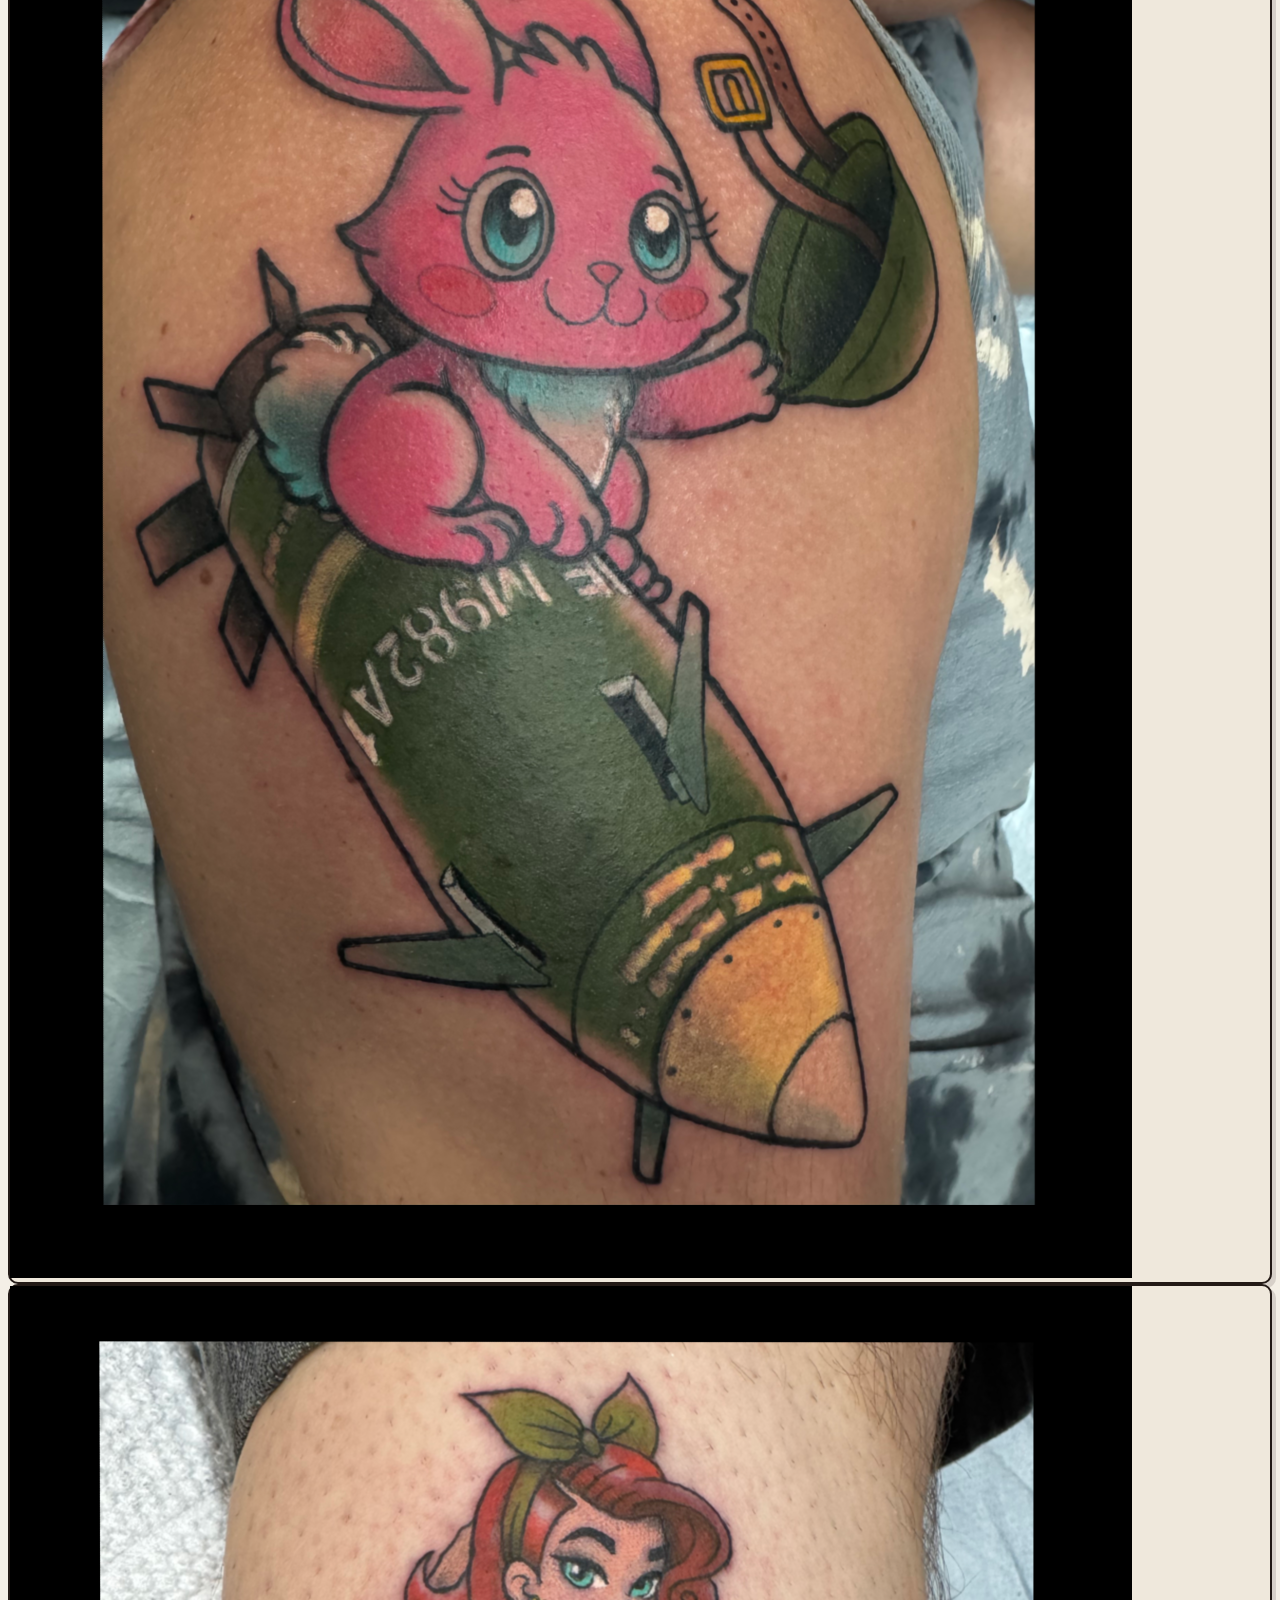
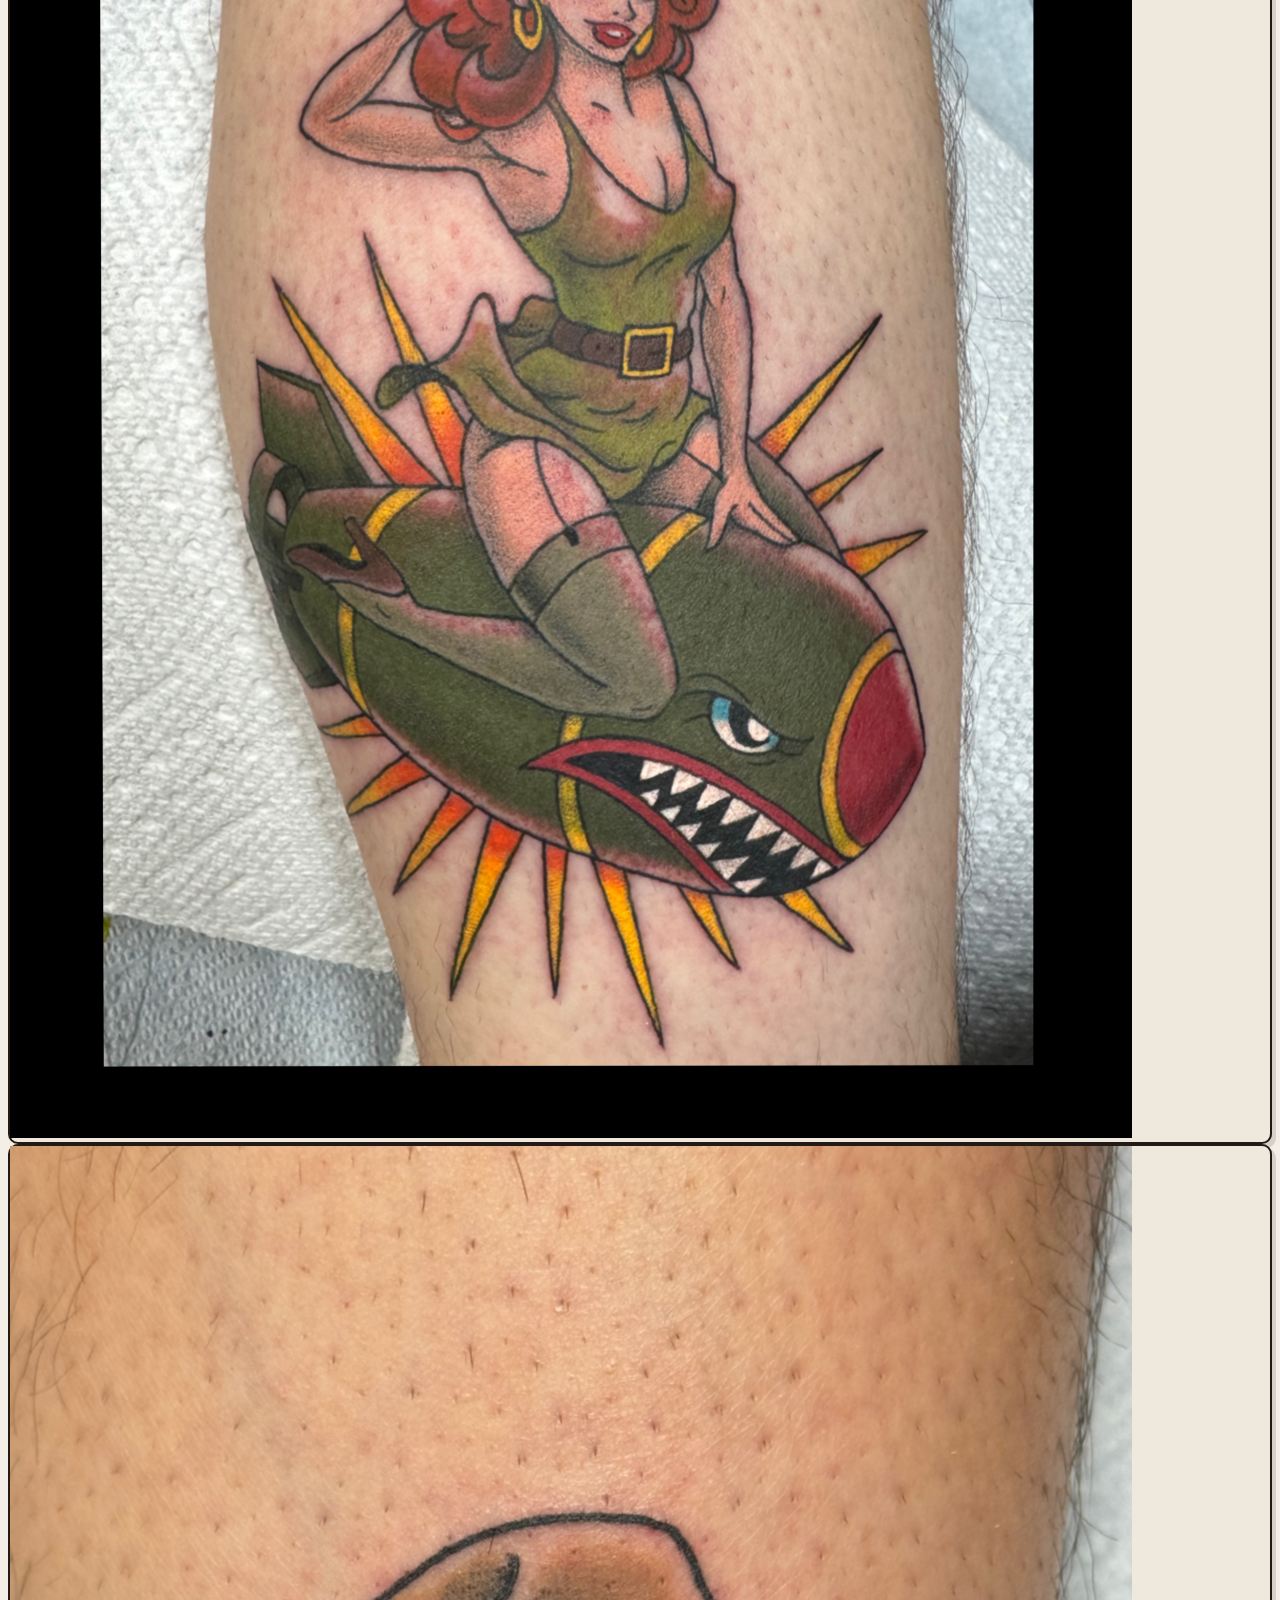
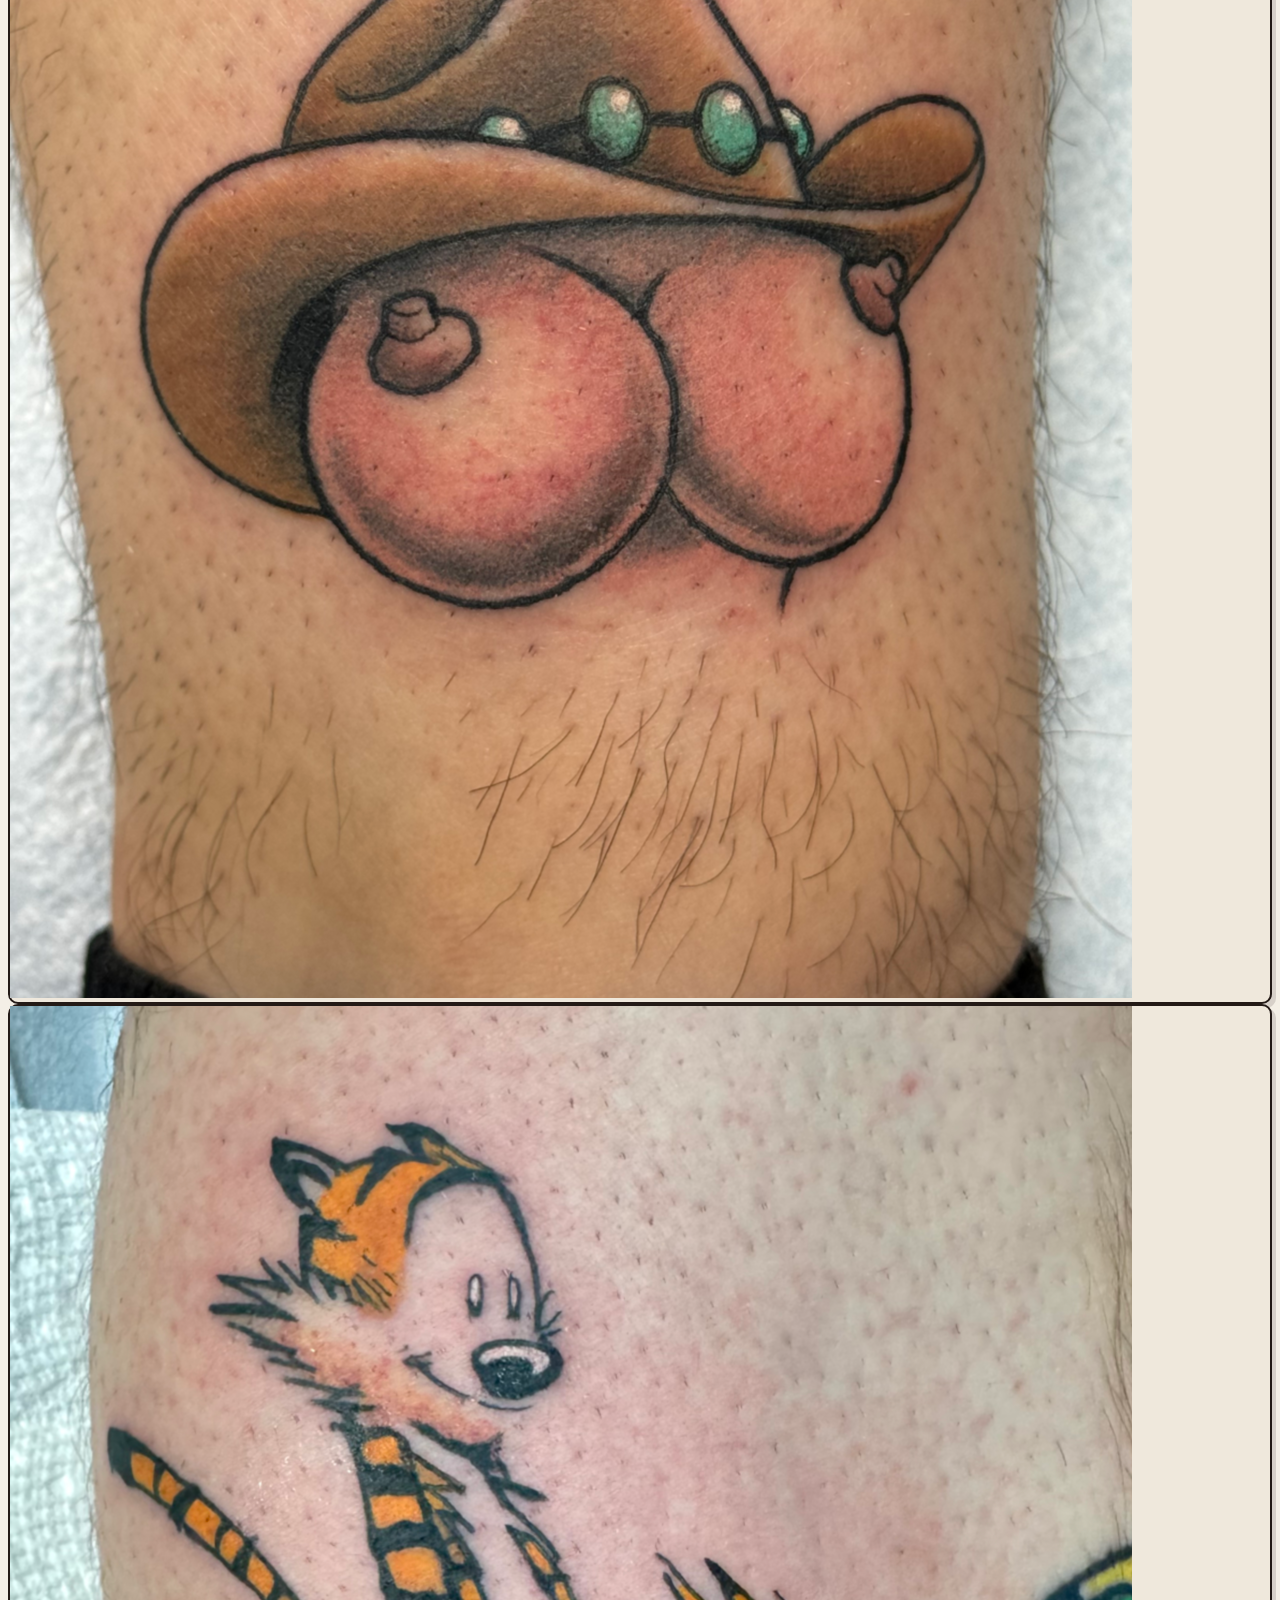
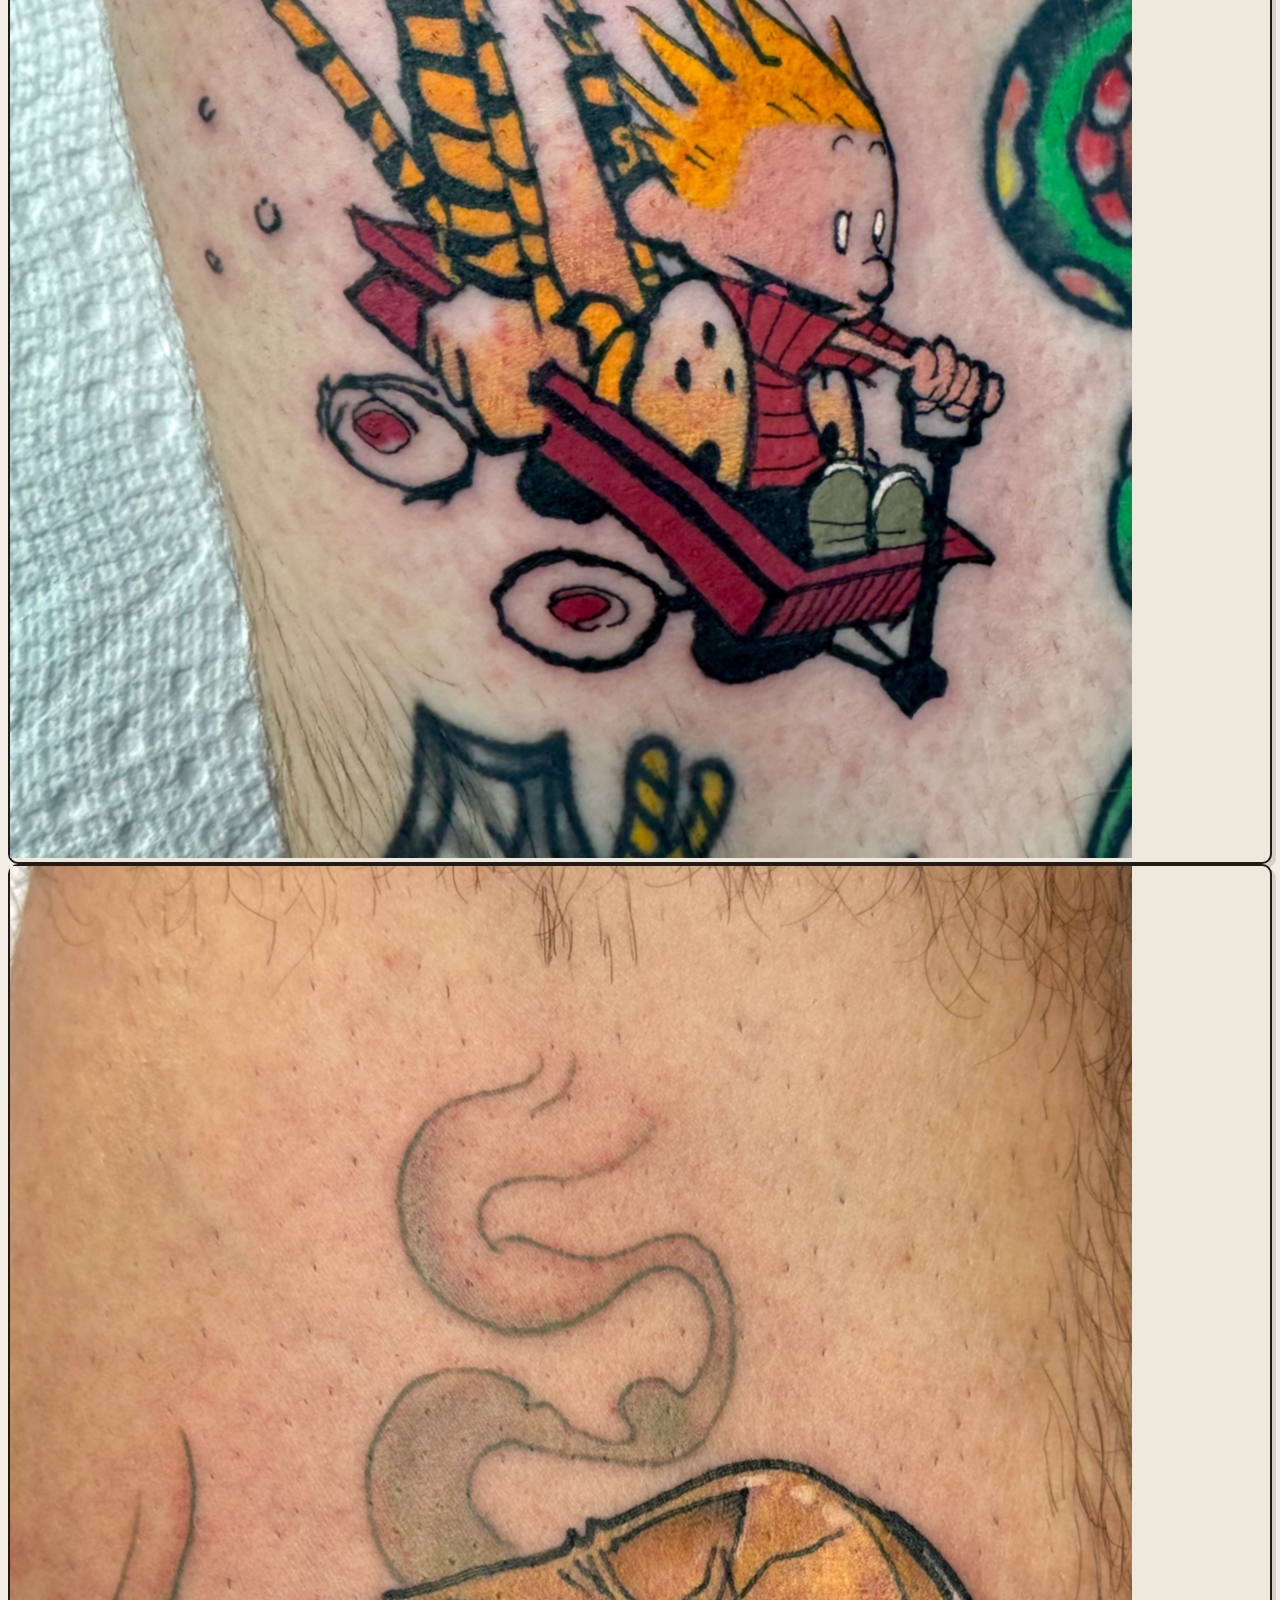
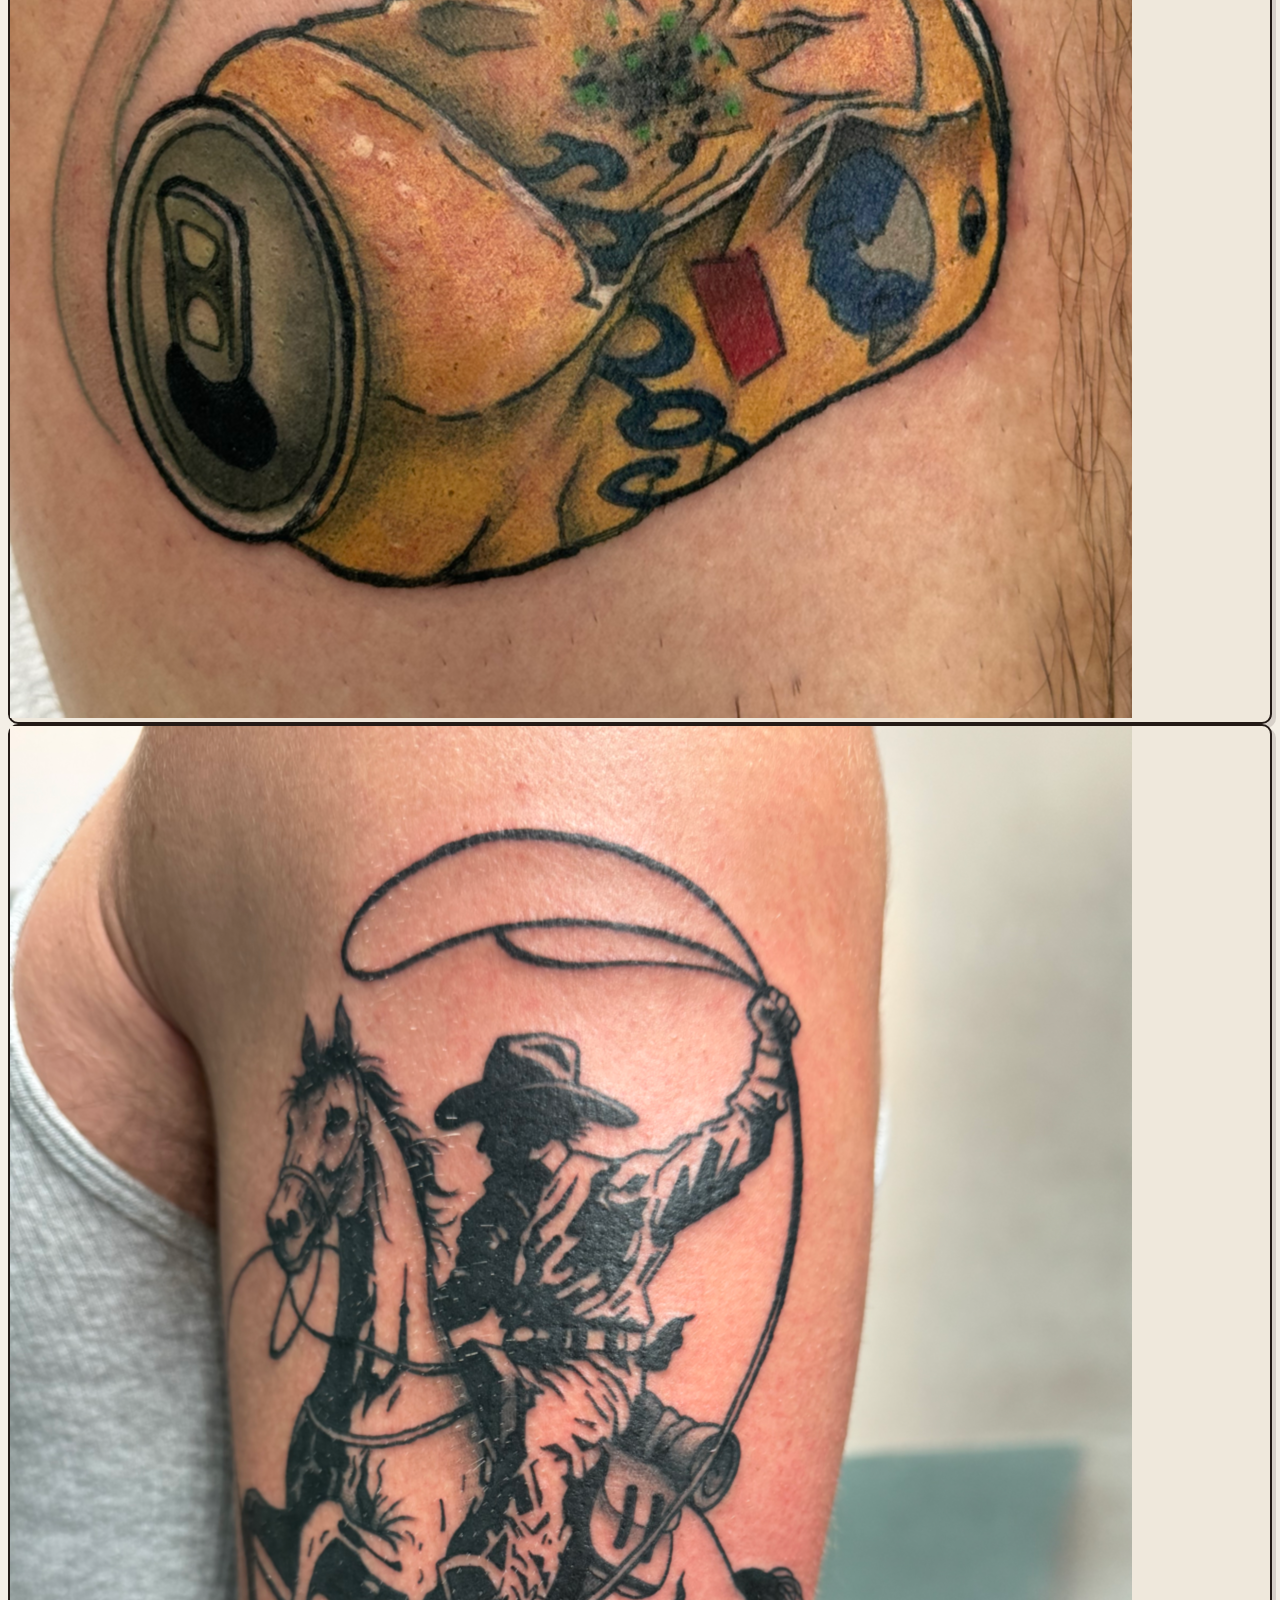
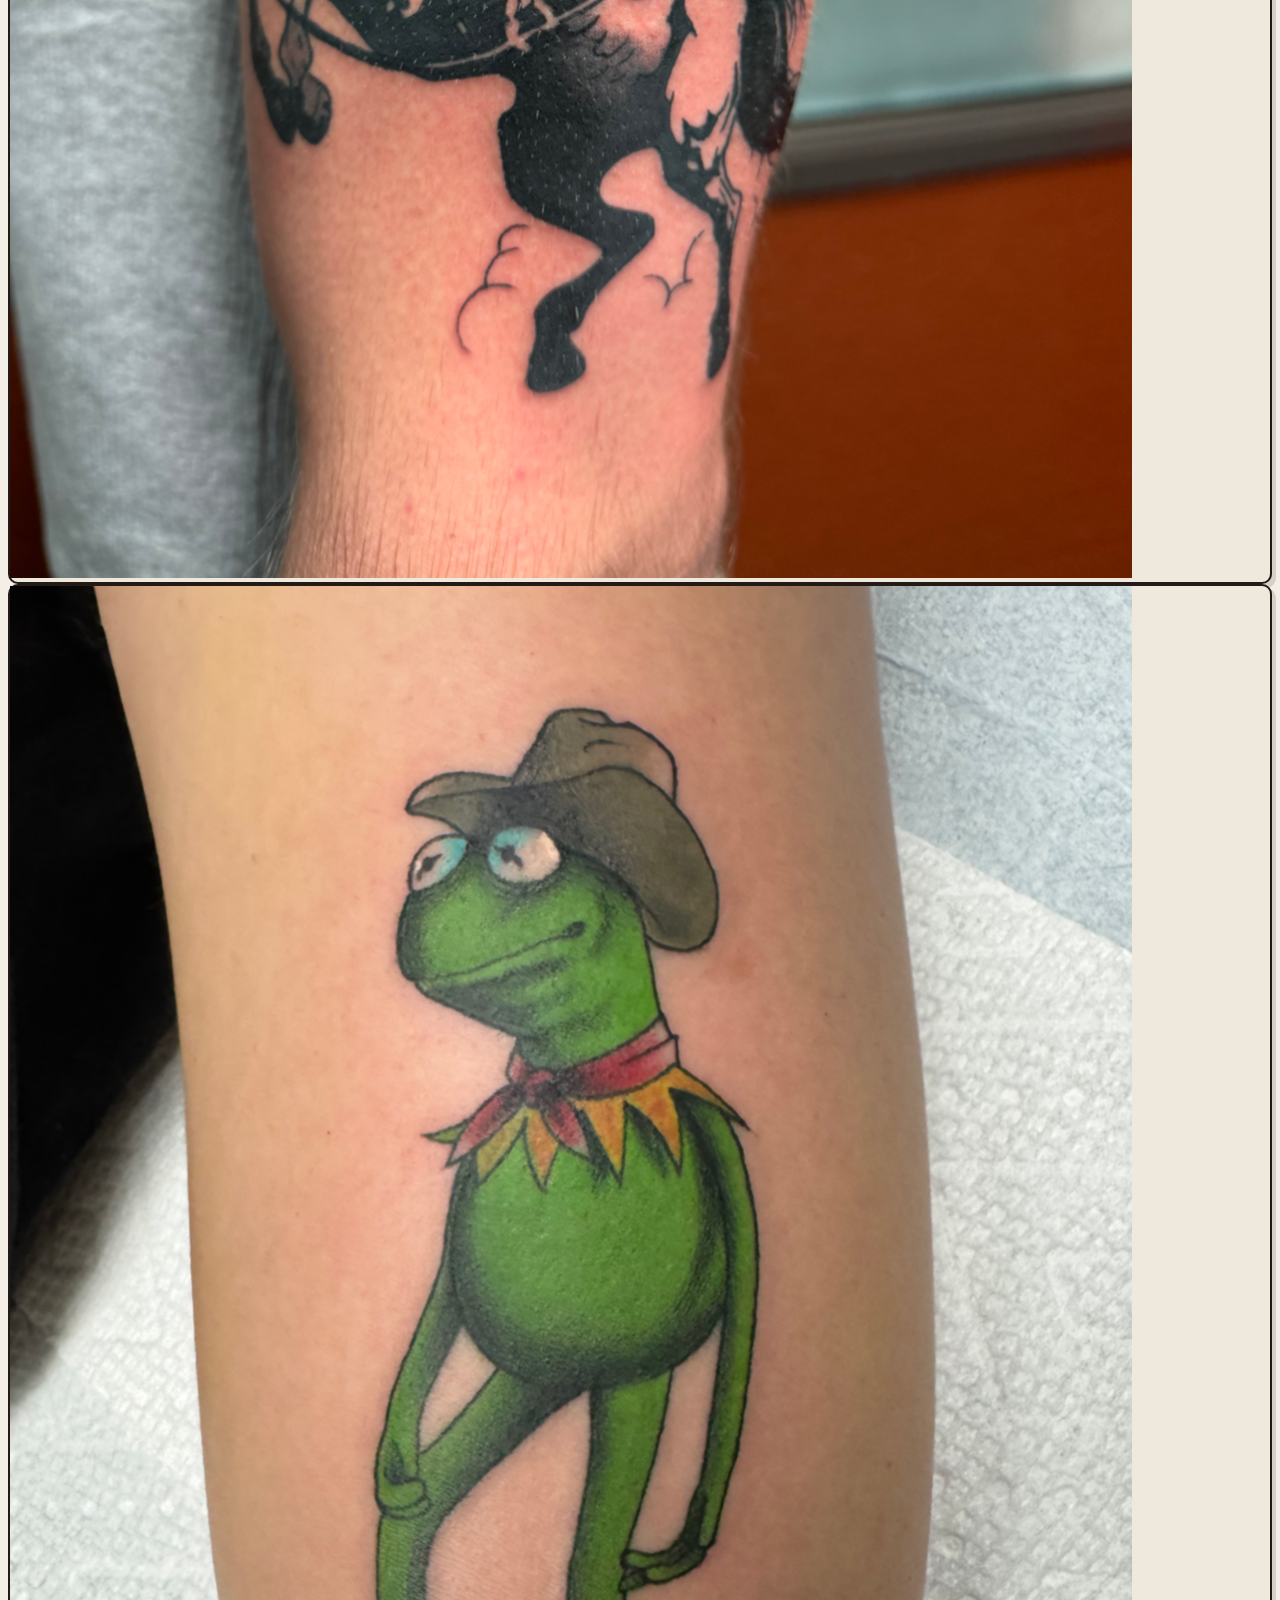
==== commit 9212e806: "Updated nav and footer components. Updated main title fonts." ====
--- a/index.html
+++ b/index.html
@@ -3,7 +3,7 @@
 <head>
   <meta charset="UTF-8">
   <meta name="viewport" content="width=device-width, initial-scale=1.0">
-  <title>Catfish Tim Tattoos - Custom & Traditional Tattooing</title>
+  <title>Catfish Tim Tattoos - Custom &amp; Traditional Tattooing</title>
   <!-- Tailwind CSS CDN -->
   <script src="https://cdn.tailwindcss.com"></script>
   <link rel="stylesheet" href="style.css">
@@ -13,54 +13,20 @@
   <!-- MAIN WRAPPER (Max-width 1200px constraint) -->
   <div class="max-w-[1200px] mx-auto px-4 sm:px-6 lg:px-8">
 
-    <!-- 1. NAVIGATION -->
-    <header class="retro-header py-4 sticky top-0 z-40">
-      <nav class="flex items-center justify-between" aria-label="Main Navigation">
-        <a href="index.html" class="font-retro-display text-2xl tracking-tight uppercase focus:outline-none">
-          CT
-        </a>
-
-        <!-- Desktop Menu -->
-        <div class="hidden sm:flex items-center gap-6 text-sm">
-          <a href="index.html#gallery" class="retro-nav-link">Work</a>
-          <a href="bio.html" class="retro-nav-link">Bio</a>
-          <a href="booknow.html" class="btn-retro-primary px-4 py-2 text-xs">
-            Book Now
-          </a>
-        </div>
-
-        <!-- Mobile Hamburger Button -->
-        <button id="mobile-menu-btn" type="button" class="sm:hidden p-2 -mr-2 text-espresso focus:outline-none" aria-controls="mobile-menu" aria-expanded="false" aria-label="Toggle navigation menu">
-          <svg id="menu-icon-open" class="w-6 h-6" fill="none" stroke="currentColor" viewBox="0 0 24 24">
-            <path stroke-linecap="round" stroke-linejoin="round" stroke-width="2" d="M4 6h16M4 12h16M4 18h16"/>
-          </svg>
-          <svg id="menu-icon-close" class="hidden w-6 h-6" fill="none" stroke="currentColor" viewBox="0 0 24 24">
-            <path stroke-linecap="round" stroke-linejoin="round" stroke-width="2" d="M6 18L18 6M6 6l12 12"/>
-          </svg>
-        </button>
-      </nav>
-
-      <!-- Mobile Dropdown Menu (Centered Items) -->
-      <div id="mobile-menu" class="hidden sm:hidden pt-4 pb-2 border-t retro-divider mt-4">
-        <div class="flex flex-col items-center text-center space-y-3 text-sm">
-          <a href="index.html#gallery" class="retro-nav-link block w-full py-2">Work</a>
-          <a href="bio.html" class="retro-nav-link block w-full py-2">Bio</a>
-          <a href="booknow.html" class="btn-retro-primary w-full py-2.5 text-xs">
-            Book Now
-          </a>
-        </div>
-      </div>
-    </header>
+    <!-- 1. NAVIGATION COMPONENT -->
+    <div id="navbar-placeholder"></div>
 
     <main>
       <!-- 2. HERO SECTION -->
       <section class="py-16 md:py-24 text-center border-b retro-divider">
-        <span class="block text-lg md:text-xl font-serif italic text-espresso-muted mb-3">
+        <span class="block text-base md:text-lg font-handwriting text-espresso-muted mb-8">
           Handmade Tattoos by
         </span>
-        <h1 class="font-retro-display text-5xl sm:text-7xl md:text-8xl lg:text-9xl uppercase mb-8 leading-none">
+
+        <h1 class="font-retro-display text-[clamp(3.75rem,14vw,10.5rem)] uppercase mb-12">
           Catfish Tim
         </h1>
+
         <div class="flex flex-col items-center gap-5">
           <a href="booknow.html" class="btn-retro-primary w-full sm:w-auto text-sm md:text-base px-8 py-4">
             Book Now
@@ -222,27 +188,8 @@
       </section>
     </main>
 
-    <!-- FOOTER -->
-    <footer class="py-10 text-sm text-espresso-muted">
-      <div class="flex flex-col sm:flex-row items-center justify-between gap-4">
-        <div class="flex flex-col sm:flex-row items-center gap-4 sm:gap-6 font-retro-mono text-xs">
-          <a href="mailto:catfish.tim.tattoos@gmail.com" class="flex items-center gap-2 text-espresso hover:text-terracotta transition-colors">
-            <svg class="w-4 h-4" fill="none" stroke="currentColor" viewBox="0 0 24 24"><path stroke-linecap="round" stroke-linejoin="round" stroke-width="2" d="M3 8l7.89 5.26a2 2 0 002.22 0L21 8M5 19h14a2 2 0 002-2V7a2 2 0 002-2H5a2 2 0 00-2 2v10a2 2 0 002 2z"/></svg>
-            catfish.tim.tattoos@gmail.com
-          </a>
-          <a href="https://instagram.com/catfish.tim" target="_blank" rel="noopener noreferrer" class="flex items-center gap-2 text-espresso hover:text-terracotta transition-colors">
-            <svg class="w-4 h-4" fill="none" stroke="currentColor" viewBox="0 0 24 24"><path stroke-linecap="round" stroke-linejoin="round" stroke-width="2" d="M12 2.163c3.204 0 3.584.012 4.85.07 3.252.148 4.771 1.691 4.919 4.919.058 1.265.069 1.645.069 4.849 0 3.205-.012 3.584-.069 4.849-.149 3.225-1.664 4.771-4.919 4.919-1.266.058-1.644.07-4.85.07-3.204 0-3.584-.012-4.849-.07-3.26-.149-4.771-1.699-4.919-4.92-.058-1.265-.07-1.644-.07-4.849 0-3.204.013-3.583.07-4.849.149-3.227 1.664-4.771 4.919-4.919 1.266-.057 1.645-.069 4.849-.069zm0-2.163c-3.259 0-3.667.014-4.947.072-4.358.2-6.78 2.618-6.98 6.98-.059 1.281-.073 1.689-.073 4.948 0 3.259.014 3.668.072 4.948.2 4.358 2.618 6.78 6.98 6.98 1.281.058 1.689.072 4.948.072 3.259 0 3.668-.014 4.948-.072 4.354-.2 6.782-2.618 6.979-6.98.059-1.28.073-1.689.073-4.948 0-3.259-.014-3.667-.072-4.947-.196-4.354-2.617-6.78-6.979-6.98-1.281-.059-1.69-.073-4.949-.073zm0 5.838c-3.403 0-6.162 2.759-6.162 6.162s2.759 6.163 6.162 6.163 6.162-2.759 6.162-6.163c0-3.403-2.759-6.162-6.162-6.162zm0 10.162c-2.209 0-4-1.79-4-4 0-2.209 1.791-4 4-4s4 1.791 4 4c0 2.21-1.791 4-4 4zm6.406-11.845c-.796 0-1.441.645-1.441 1.44s.645 1.44 1.441 1.44c.795 0 1.439-.645 1.439-1.44s-.644-1.44-1.439-1.44z"/></svg>
-            @catfish.tim
-          </a>
-        </div>
-        <div class="text-center sm:text-right">
-          <p class="font-retro-mono text-xs inline-flex items-center justify-center gap-1.5 leading-none">
-            <span class="text-sm leading-none">©</span>
-            <span>Catfish Tim Tattoos. All rights reserved.</span>
-          </p>
-        </div>
-      </div>
-    </footer>
+    <!-- FOOTER COMPONENT -->
+    <div id="footer-placeholder"></div>
 
   </div>
 
--- a/style.css
+++ b/style.css
@@ -1,10 +1,17 @@
 /* ==========================================================================
-   1. GOOGLE FONTS IMPORT
-   - Alfa Slab One: Heavy, condensed western slab-serif for Hero & Headers
-   - Plus Jakarta Sans: Clean, warm geometric sans for readable body copy
-   - Space Mono: Vintage receipt/flash-sheet monospace for tags & labels
-   ========================================================================== */
-@import url('https://fonts.googleapis.com/css2?family=Alfa+Slab+One&family=Plus+Jakarta+Sans:wght@400;500;600;700&family=Space+Mono:ital,wght@0,400;0,700;1,400&display=swap');
+   1. FONTS IMPORT & LOCAL CUSTOM FONT
+   ========================================================================== */
+@import url('https://fonts.googleapis.com/css2?family=Alfa+Slab+One&family=Playwrite+IN:wght@100..400&family=Plus+Jakarta+Sans:wght@400;500;600;700&family=Space+Mono:ital,wght@0,400;0,700;1,400&display=swap');
+
+@font-face {
+  font-family: 'Durango Western Eroded';
+  src: url('fonts/DurangoWesternEroded.otf') format('opentype');
+  /* If your file is .ttf instead of .otf, swap the line above for:
+  src: url('fonts/DurangoWesternEroded.ttf') format('truetype'); */
+  font-weight: normal;
+  font-style: normal;
+  font-display: swap;
+}
 
 /* ==========================================================================
    2. COLOR PALETTE & DESIGN TOKENS
@@ -20,10 +27,12 @@
   --accent-terracotta-dark: #A84623;
   --border-subtle: rgba(35, 26, 22, 0.22);
 
-  --font-display: 'Alfa Slab One', Georgia, serif;
+  --font-display: 'Durango Western Eroded', 'Alfa Slab One', Georgia, serif;
+  --font-subhead: 'Alfa Slab One', Georgia, serif;
   --font-body: 'Plus Jakarta Sans', -apple-system, BlinkMacSystemFont, sans-serif;
   --font-mono: 'Space Mono', monospace;
 }
+
 
 /* ==========================================================================
    3. BASE STYLES & VINTAGE PAPER TEXTURE
@@ -63,44 +72,30 @@
 }
 
 /* ==========================================================================
-   4. TYPOGRAPHY CLASSES (BOLD WESTERN SLAB SERIF)
+   4. TYPOGRAPHY CLASSES
    ========================================================================== */
 .font-retro-display {
   font-family: var(--font-display);
   font-weight: 400;
+  line-height: 1.25;
   letter-spacing: 0.03em;
   color: var(--ink-espresso);
   text-shadow: 3px 3px 0px rgba(200, 90, 50, 0.35);
-  /* Subtle weathered/eroded western stamp texture */
-  -webkit-mask-image: url("data:image/svg+xml,%3Csvg width='200' height='200' viewBox='0 0 200 200' xmlns='http://www.w3.org/2000/svg'%3E%3Cfilter id='erode'%3E%3CfeTurbulence type='fractalNoise' baseFrequency='0.95' numOctaves='2' stitchTiles='stitch'/%3E%3CfeColorMatrix type='matrix' values='0 0 0 0 0  0 0 0 0 0  0 0 0 0 0  0 0 0 -1.6 1.85'/%3E%3C/filter%3E%3Crect width='200' height='200' filter='url(%23erode)'/%3E%3C/svg%3E");
-  mask-image: url("data:image/svg+xml,%3Csvg width='200' height='200' viewBox='0 0 200 200' xmlns='http://www.w3.org/2000/svg'%3E%3Cfilter id='erode'%3E%3CfeTurbulence type='fractalNoise' baseFrequency='0.95' numOctaves='2' stitchTiles='stitch'/%3E%3CfeColorMatrix type='matrix' values='0 0 0 0 0  0 0 0 0 0  0 0 0 0 0  0 0 0 -1.6 1.85'/%3E%3C/filter%3E%3Crect width='200' height='200' filter='url(%23erode)'/%3E%3C/svg%3E");
-}
+}
+
 
 .font-retro-serif {
-  font-family: var(--font-display);
+  font-family: var(--font-subhead);
   font-weight: 400;
   letter-spacing: 0.02em;
 }
 
-.font-retro-mono {
-  font-family: var(--font-mono);
-}
-
-.text-espresso {
-  color: var(--ink-espresso);
-}
-
-.text-espresso-muted {
-  color: var(--ink-muted);
-}
-
-.text-turquoise {
-  color: var(--accent-turquoise);
-}
-
-.text-terracotta {
-  color: var(--accent-terracotta);
-}
+.font-handwriting {
+  font-family: 'Playwrite IN', cursive;
+  font-weight: 400;
+}
+
+
 
 /* ==========================================================================
    5. NAVIGATION & DIVIDERS
